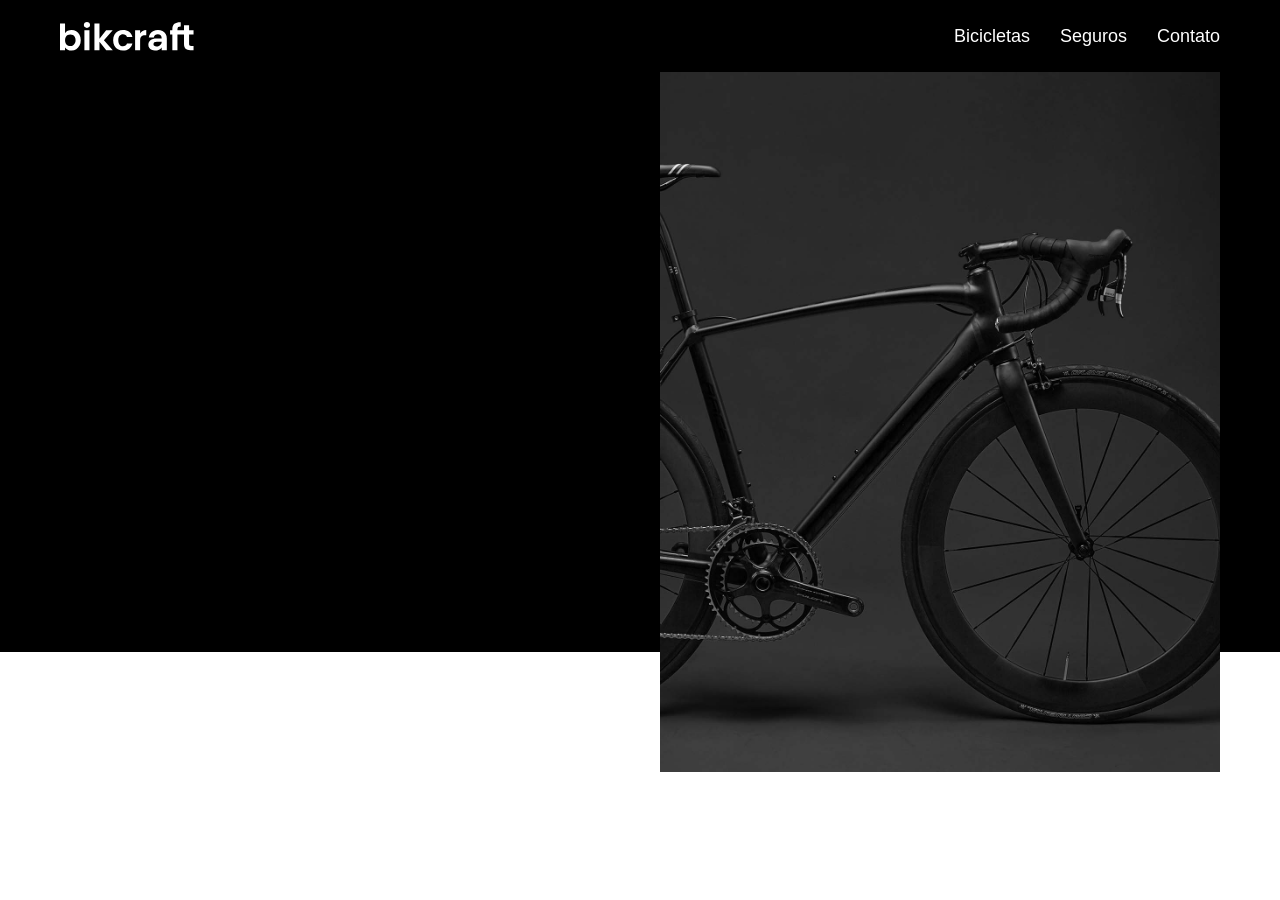
==== index.html @ 7251a7aa "Atualização no css" ====
<!DOCTYPE html>
<html lang="pt-br">

<head>
  <meta charset="UTF-8">
  <meta name="viewport" content="width=device-width, initial-scale=1.0">
  <title>Bikcraft - Bicicletas elétricas</title>
  <meta name="description" content="Bicicletas elétricas de alta precisão e qualidade">
  <link rel="stylesheet" href="./css/style.css">
</head>

<body>
  <header class="header-bg">
    <div class="header-container">
      <a href="./"><img src="./img/bikcraft.svg" alt="bikcraft"></a>
      <nav aria-label="primária">
        <ul class="header-menu">
          <li><a href="./bicicletas.html">Bicicletas</a></li>
          <li><a href="./seguros.html">Seguros</a></li>
          <li><a href="./contato.html">Contato</a></li>
        </ul>
      </nav>
    </div>
  </header>

  <main class="introducao-bg">
    <div class="introducao-container">
      <div introducao-texto>
      <h1>Bicicletas feitas sob medida.</h1>
      <p>Bicicletas elétricas de alta precisão e qualidade, feitas sob medida para você. Explore o mundo na sua velocidade com a Bikcraft <span>.</span></p>
      <a href="./bicicletas">Escolha a sua</a>
      </div>
      <div>
      <img src="./img/fotos/introducao.jpg" alt="Bicicletas elétricas pretas">
      </div>
    </div>

  </main>
</body>

</html>
---- css/style.css ----
body {
  margin: 0px;
  font-family: Arial, Helvetica, sans-serif;
}

h1,
ul,
p{
    margin: 0px;
}

ul {
  margin: 0px;
  padding: 0px;
  list-style: none;
}

a {
  text-decoration: none;
  color: inherit;
}

img{
    max-width: 100%;
    display: block;
}
.header-bg {
  background-color: #000000;
}

.header-container {
  display: flex;
  flex-wrap: wrap;
  justify-content: space-between;
  align-items: center;
  box-sizing: border-box;
  margin: 0 auto;
  padding: 20px;
  max-width: 1200px;
}

.header-menu {
  display: flex;
  flex-wrap: wrap;
  gap: 30px;
}

.header-menu a {
  color: #ffffff;
  display: inline-block;
  font-size: 18px;
  position: relative;
}

.header-menu a:after {
  content: "";
  display: block;
  height: 2px;
  width: 0%;
  background: #ffffff;
  margin-top: 4px;
  transition: 0.3s;
  position: absolute;
}

.header-menu a:hover:after {
  width: 100%;
}

@media (max-width: 700px) {
  .header-menu {
    gap: 20px;
  }
  .header-menu a {
    background: #111111;
    padding: 12px 16px;
    border-radius: 4px;
  }
  .header-menu a:hover {
    background: #2e2e2e;
  }
  .header a:after{
    display: none;
  }
}

@media (max-width: 500px) {
  .header-menu {
    gap: 12px;
  }
  .header-menu a {
    padding: 8px 12px;
  }
}

.introducao-bg{
    background: #000000;
    box-shadow: inset 0px -120px #ffffff;
}

.introducao-container{
    display: grid;
    grid-template-columns: 1fr 1fr;
    gap: 0px 40px;
    box-sizing: border-box;
    max-width: 1200px;
    padding: 0px 20px 0px 20px;
    margin-left: auto;
    margin-right: auto;
}

.introducao-conteudo{
    align-self: end;
    padding-bottom: 190px;
}


.introducao img{
  height: 100%
}

.introducao h1{
    margin-bottom: 32px;
    font-size: 8rem;
    line-height: 1.12;
}

.introducao h1 span{
    color: #FFBB00;
}

.introducao p{
    margin-bottom: 20px;
    font-size: 24px;
    line-height: 1.5;
    color: #b2b2b2;
}

.introducao a{
    display: inline-block;
    padding: 16px 32px;
    background: linear-gradient(#FFBB00, #f2a50c);
    border-radius: 4px;
    box-shadow: 0px 1px 2px rgba(0, 0, 0, 0.1);
    text-transform: uppercase;
    color: #322000;
    font-size: 18px;
    line-height: 1.33;
    font-weight: bold;
}

.introducao a:hover{
    background: linear-gradient(#ffb600, #e59317);
}
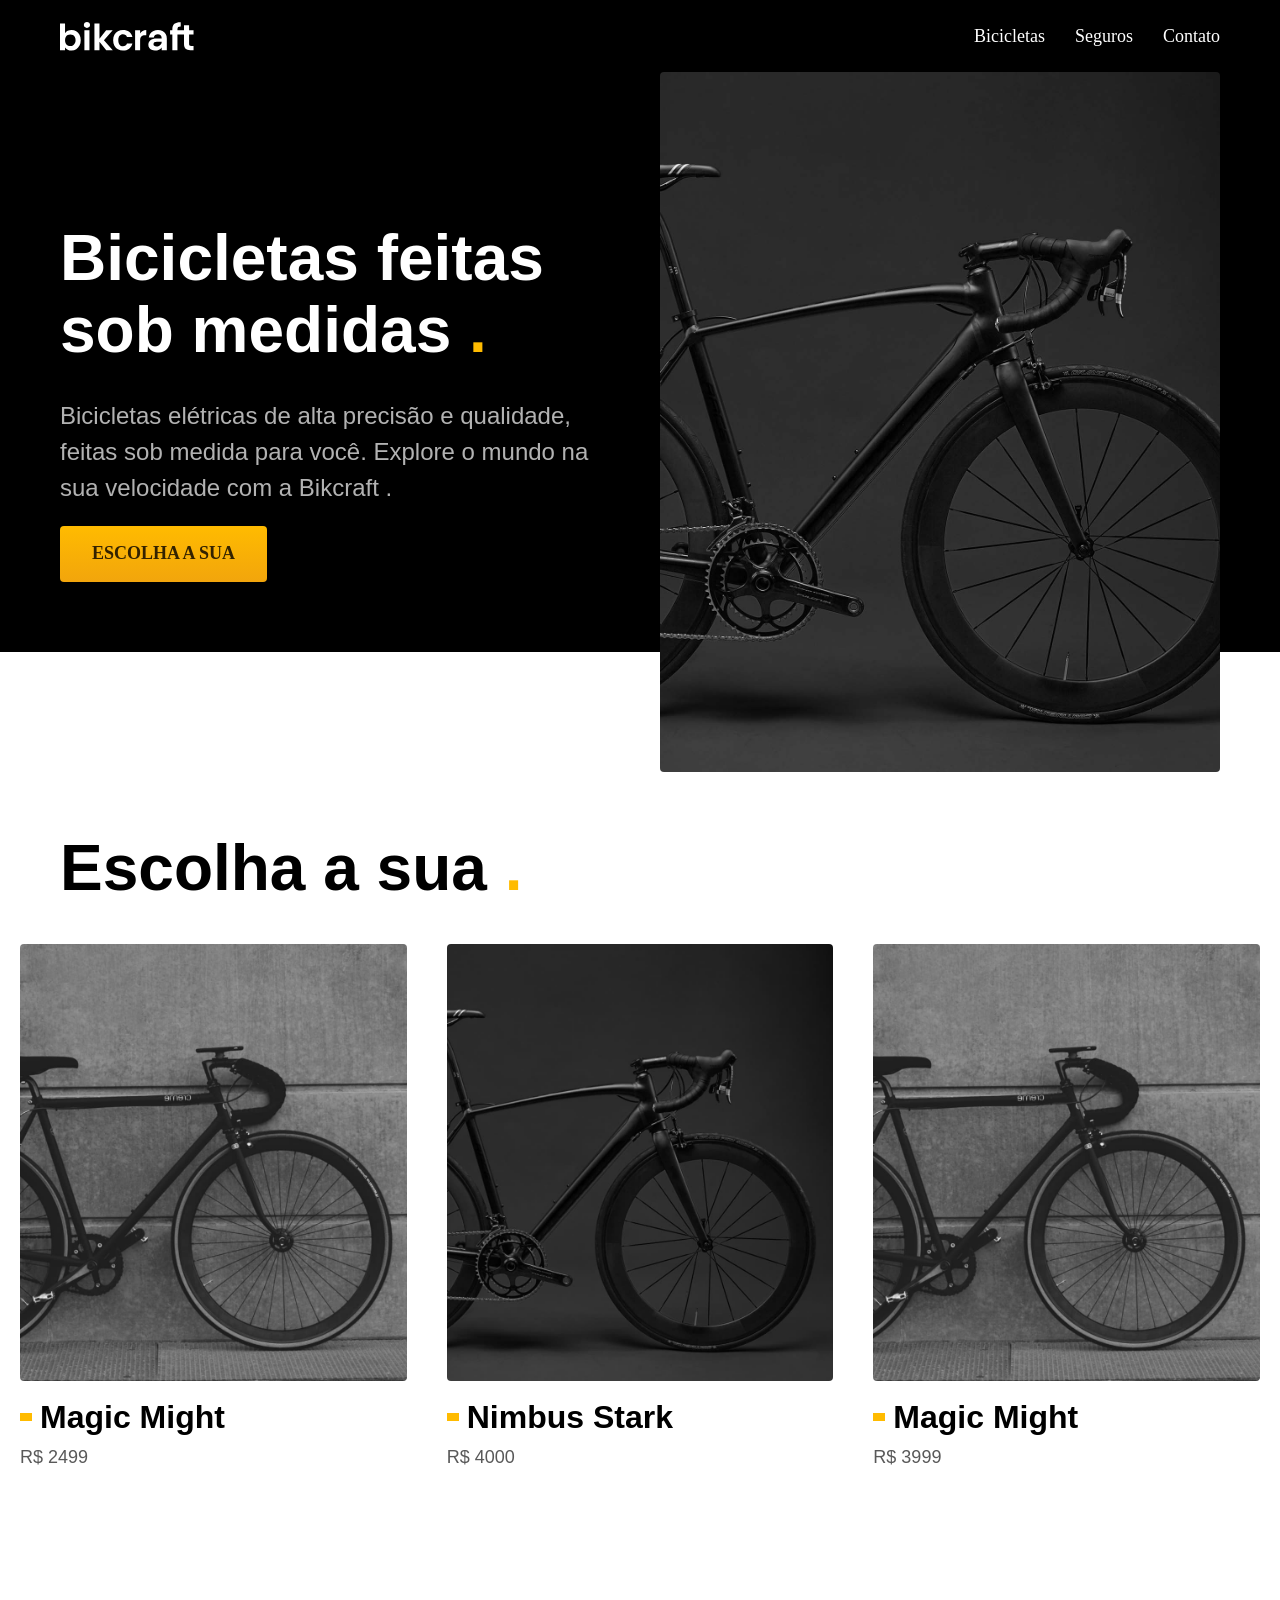
==== commit 62066ae5: "Atualizações" ====
--- a/index.html
+++ b/index.html
@@ -14,7 +14,7 @@
     <div class="header-container">
       <a href="./"><img src="./img/bikcraft.svg" alt="bikcraft"></a>
       <nav aria-label="primária">
-        <ul class="header-menu">
+        <ul class="header-menu font-1-m cor-0">
           <li><a href="./bicicletas.html">Bicicletas</a></li>
           <li><a href="./seguros.html">Seguros</a></li>
           <li><a href="./contato.html">Contato</a></li>
@@ -25,17 +25,43 @@
 
   <main class="introducao-bg">
     <div class="introducao-container">
-      <div introducao-texto>
-      <h1>Bicicletas feitas sob medida.</h1>
-      <p>Bicicletas elétricas de alta precisão e qualidade, feitas sob medida para você. Explore o mundo na sua velocidade com a Bikcraft <span>.</span></p>
-      <a href="./bicicletas">Escolha a sua</a>
+      <div class="introducao-texto">
+      <h1 class="font-1-xxl cor-0">Bicicletas feitas sob medidas <span>.</span></h1>
+      <p class="font-2-l cor-5">Bicicletas elétricas de alta precisão e qualidade, feitas sob medida para você. Explore o mundo na sua velocidade com a Bikcraft <span>.</span></p>
+      <a class="botao" href="./bicicletas">Escolha a sua</a>
       </div>
       <div>
       <img src="./img/fotos/introducao.jpg" alt="Bicicletas elétricas pretas">
       </div>
     </div>
+  </main>
 
-  </main>
+  <article class="bicicletas-lista">
+  <h2 class="font-1-xxl">Escolha a sua <span class="cor-p1">.</span></h2>
+  <ul>
+    <li>
+      <a href="./bicicletas/magic.html">
+      <img src="./img/bicicletas/magic-home.jpg" alt="bicicleta preta">
+      <h3 class="font-1-xl">Magic Might</h3>
+      <spa class="font-2-m cor-8">R$ 2499</span>
+      </a>
+    </li>
+    <li>
+      <a href="./bicicletas/nimbus.html">
+      <img src="./img/bicicletas/nimbus-home.jpg" alt="bicicleta preta">
+      <h3 class="font-1-xl">Nimbus Stark</h3>
+      <spa class="font-2-m cor-8">R$ 4000</span>
+      </a>
+    </li>
+    <li>
+      <a href="./bicicletas/nebula.html">
+      <img src="./img/bicicletas/magic-home.jpg" alt="bicicleta preta">
+      <h3 class="font-1-xl">Magic Might</h3>
+      <spa class="font-2-m cor-8">R$ 3999</span>
+      </a>
+    </li>
+  </ul>
+  </article>
 </body>
 
 </html>
--- a/css/style.css
+++ b/css/style.css
@@ -1,157 +1,14 @@
-body {
-  margin: 0px;
-  font-family: Arial, Helvetica, sans-serif;
-}
+/*utilitários*/
+@import "./ultilitarios/cores.css";
+@import "./ultilitarios/tipografia.css";
+@import "./ultilitarios/componentes.css";
 
-h1,
-ul,
-p{
-    margin: 0px;
-}
+/*global*/
+@import "./global/global.css";
+@import "./global/header.css";
 
-ul {
-  margin: 0px;
-  padding: 0px;
-  list-style: none;
-}
+/* home*/
+@import "./home/introducao.css";
 
-a {
-  text-decoration: none;
-  color: inherit;
-}
-
-img{
-    max-width: 100%;
-    display: block;
-}
-.header-bg {
-  background-color: #000000;
-}
-
-.header-container {
-  display: flex;
-  flex-wrap: wrap;
-  justify-content: space-between;
-  align-items: center;
-  box-sizing: border-box;
-  margin: 0 auto;
-  padding: 20px;
-  max-width: 1200px;
-}
-
-.header-menu {
-  display: flex;
-  flex-wrap: wrap;
-  gap: 30px;
-}
-
-.header-menu a {
-  color: #ffffff;
-  display: inline-block;
-  font-size: 18px;
-  position: relative;
-}
-
-.header-menu a:after {
-  content: "";
-  display: block;
-  height: 2px;
-  width: 0%;
-  background: #ffffff;
-  margin-top: 4px;
-  transition: 0.3s;
-  position: absolute;
-}
-
-.header-menu a:hover:after {
-  width: 100%;
-}
-
-@media (max-width: 700px) {
-  .header-menu {
-    gap: 20px;
-  }
-  .header-menu a {
-    background: #111111;
-    padding: 12px 16px;
-    border-radius: 4px;
-  }
-  .header-menu a:hover {
-    background: #2e2e2e;
-  }
-  .header a:after{
-    display: none;
-  }
-}
-
-@media (max-width: 500px) {
-  .header-menu {
-    gap: 12px;
-  }
-  .header-menu a {
-    padding: 8px 12px;
-  }
-}
-
-.introducao-bg{
-    background: #000000;
-    box-shadow: inset 0px -120px #ffffff;
-}
-
-.introducao-container{
-    display: grid;
-    grid-template-columns: 1fr 1fr;
-    gap: 0px 40px;
-    box-sizing: border-box;
-    max-width: 1200px;
-    padding: 0px 20px 0px 20px;
-    margin-left: auto;
-    margin-right: auto;
-}
-
-.introducao-conteudo{
-    align-self: end;
-    padding-bottom: 190px;
-}
-
-
-.introducao img{
-  height: 100%
-}
-
-.introducao h1{
-    margin-bottom: 32px;
-    font-size: 8rem;
-    line-height: 1.12;
-}
-
-.introducao h1 span{
-    color: #FFBB00;
-}
-
-.introducao p{
-    margin-bottom: 20px;
-    font-size: 24px;
-    line-height: 1.5;
-    color: #b2b2b2;
-}
-
-.introducao a{
-    display: inline-block;
-    padding: 16px 32px;
-    background: linear-gradient(#FFBB00, #f2a50c);
-    border-radius: 4px;
-    box-shadow: 0px 1px 2px rgba(0, 0, 0, 0.1);
-    text-transform: uppercase;
-    color: #322000;
-    font-size: 18px;
-    line-height: 1.33;
-    font-weight: bold;
-}
-
-.introducao a:hover{
-    background: linear-gradient(#ffb600, #e59317);
-}
-
-
-
+/* bicicletas*/
+@import "./bicicletas/bicicletas-lista.css";
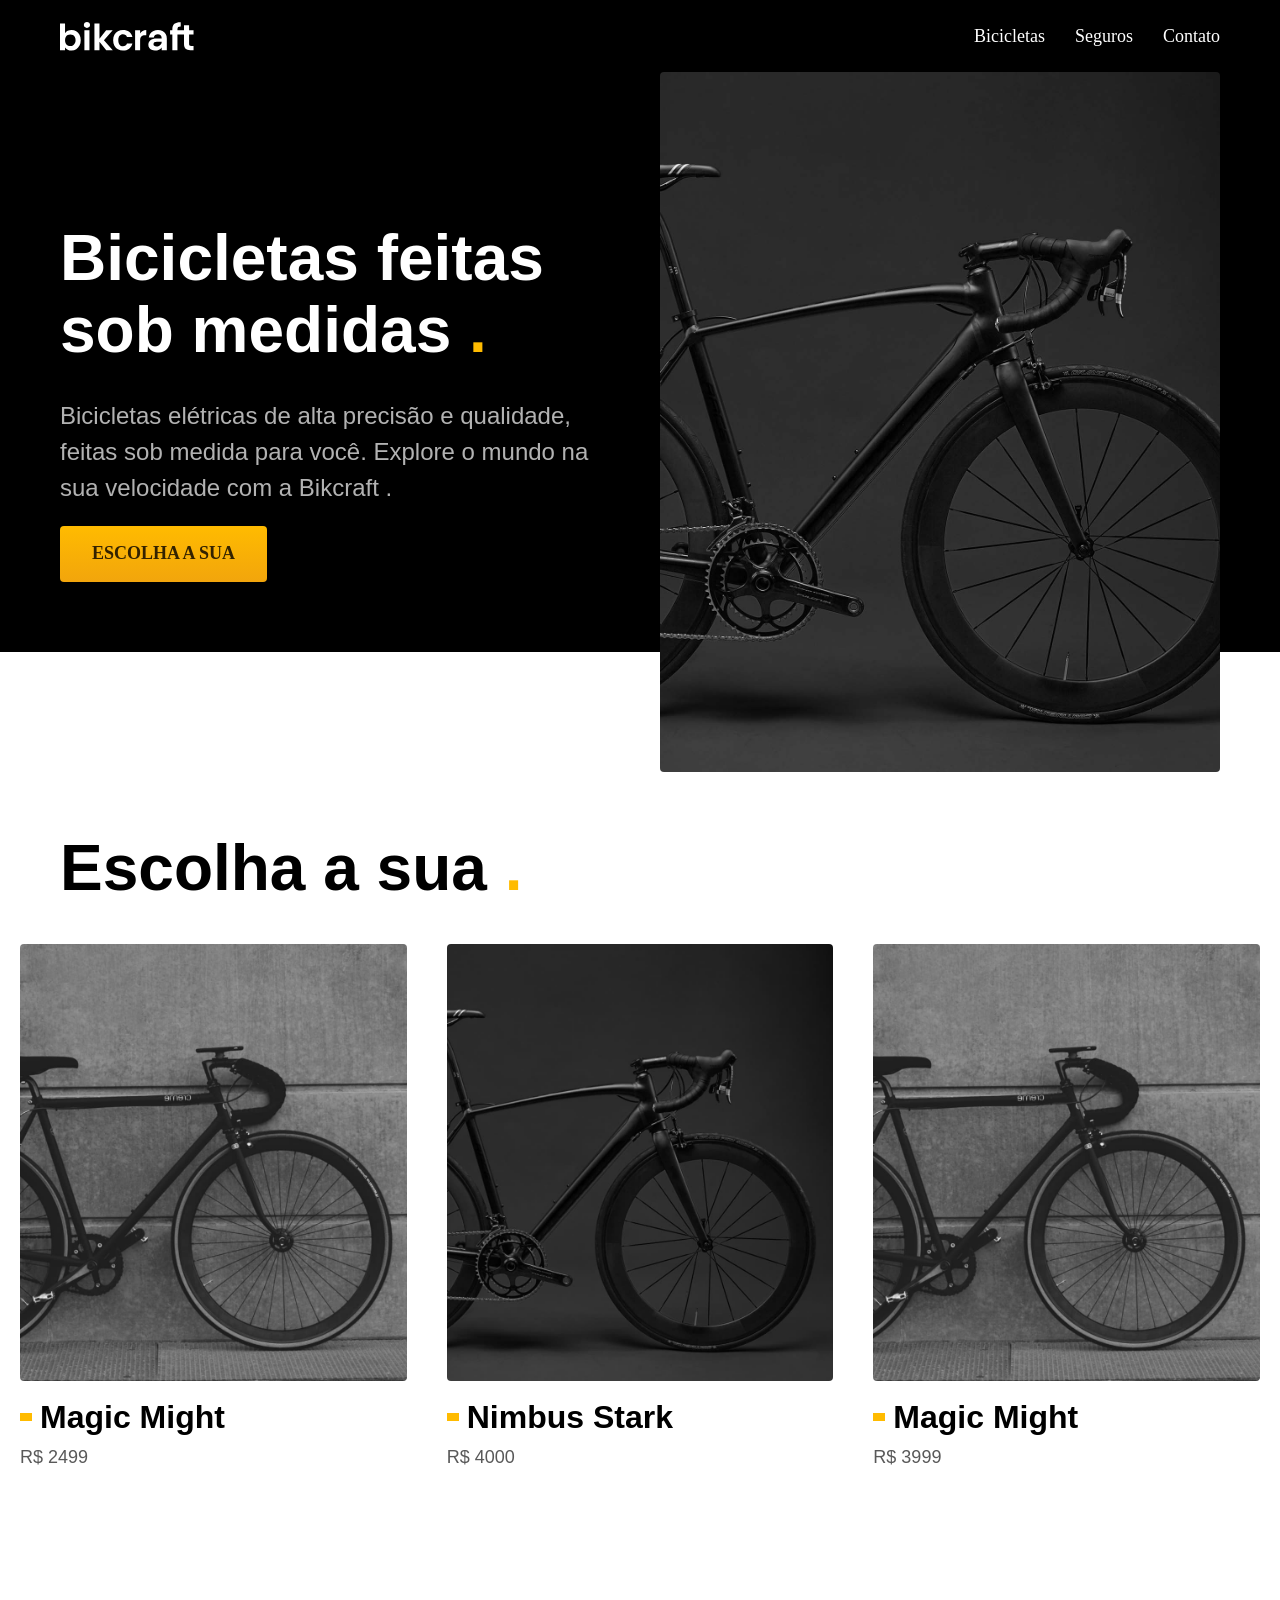
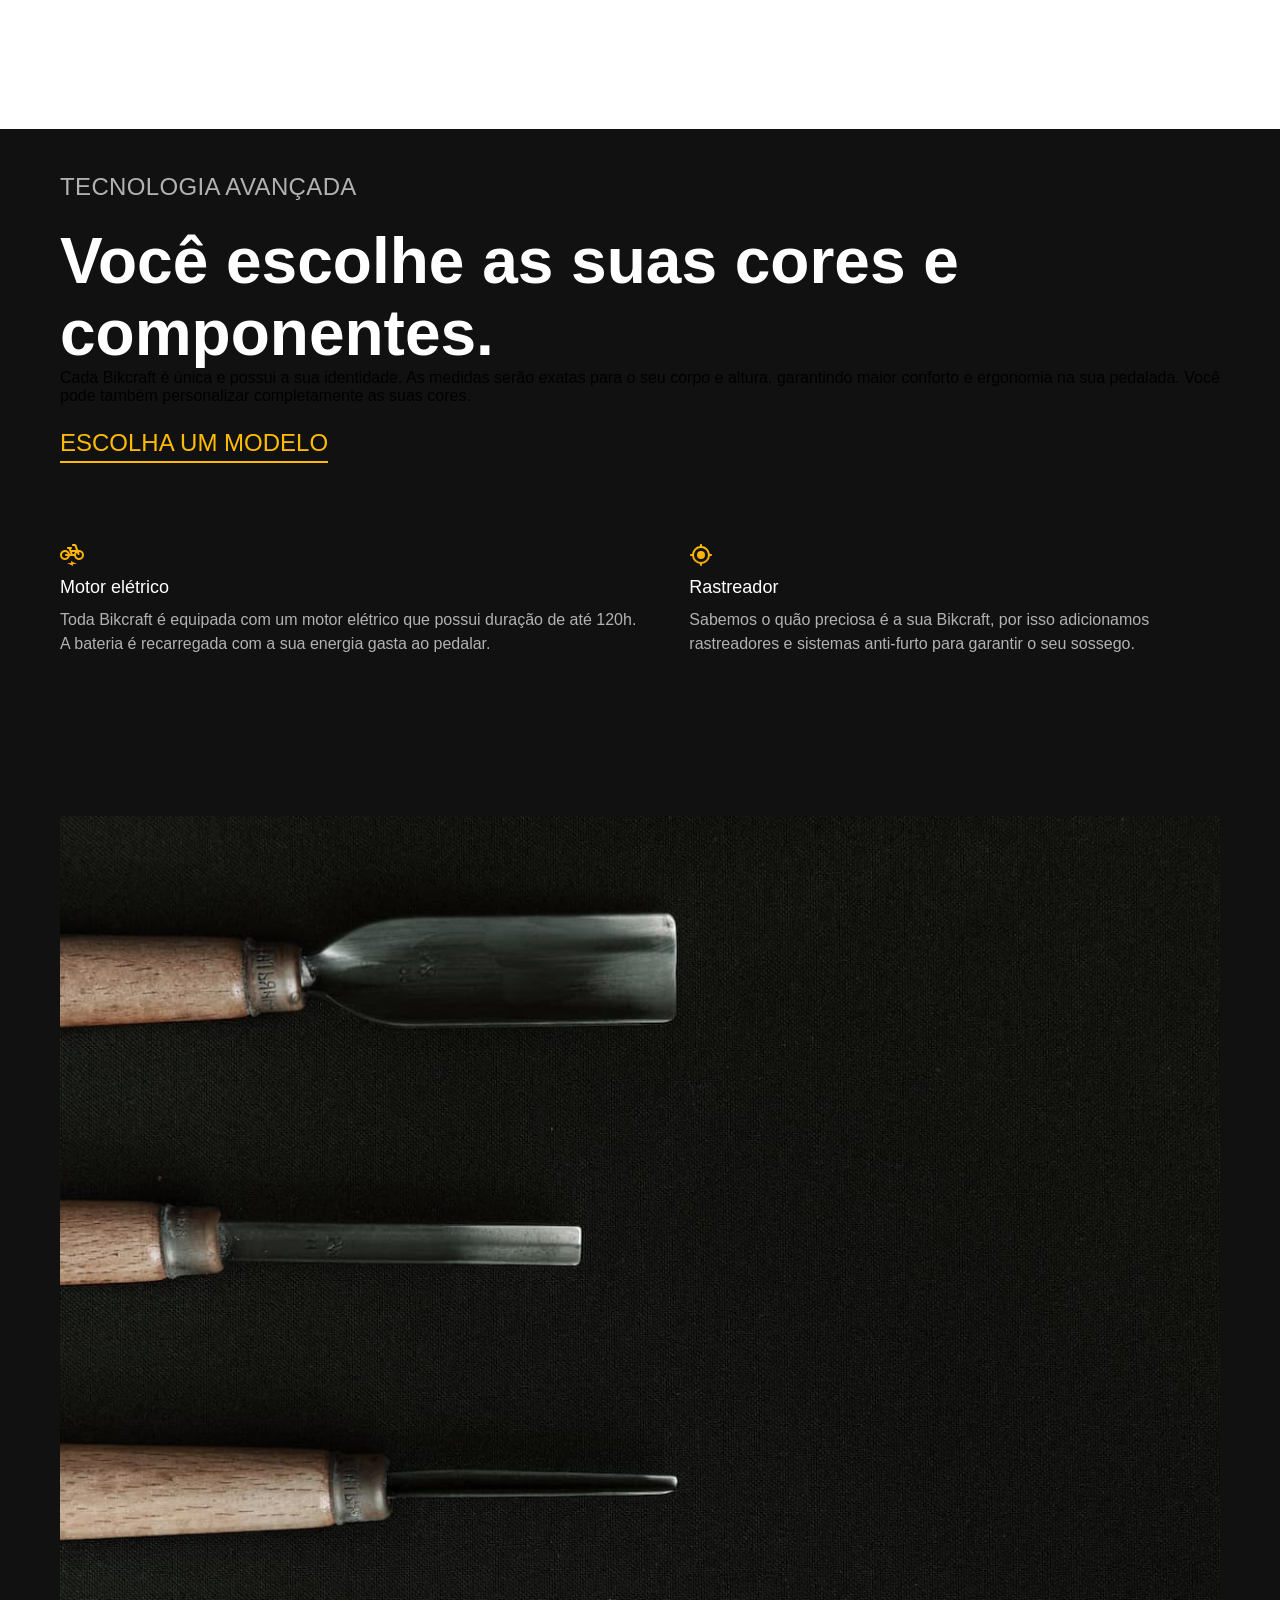
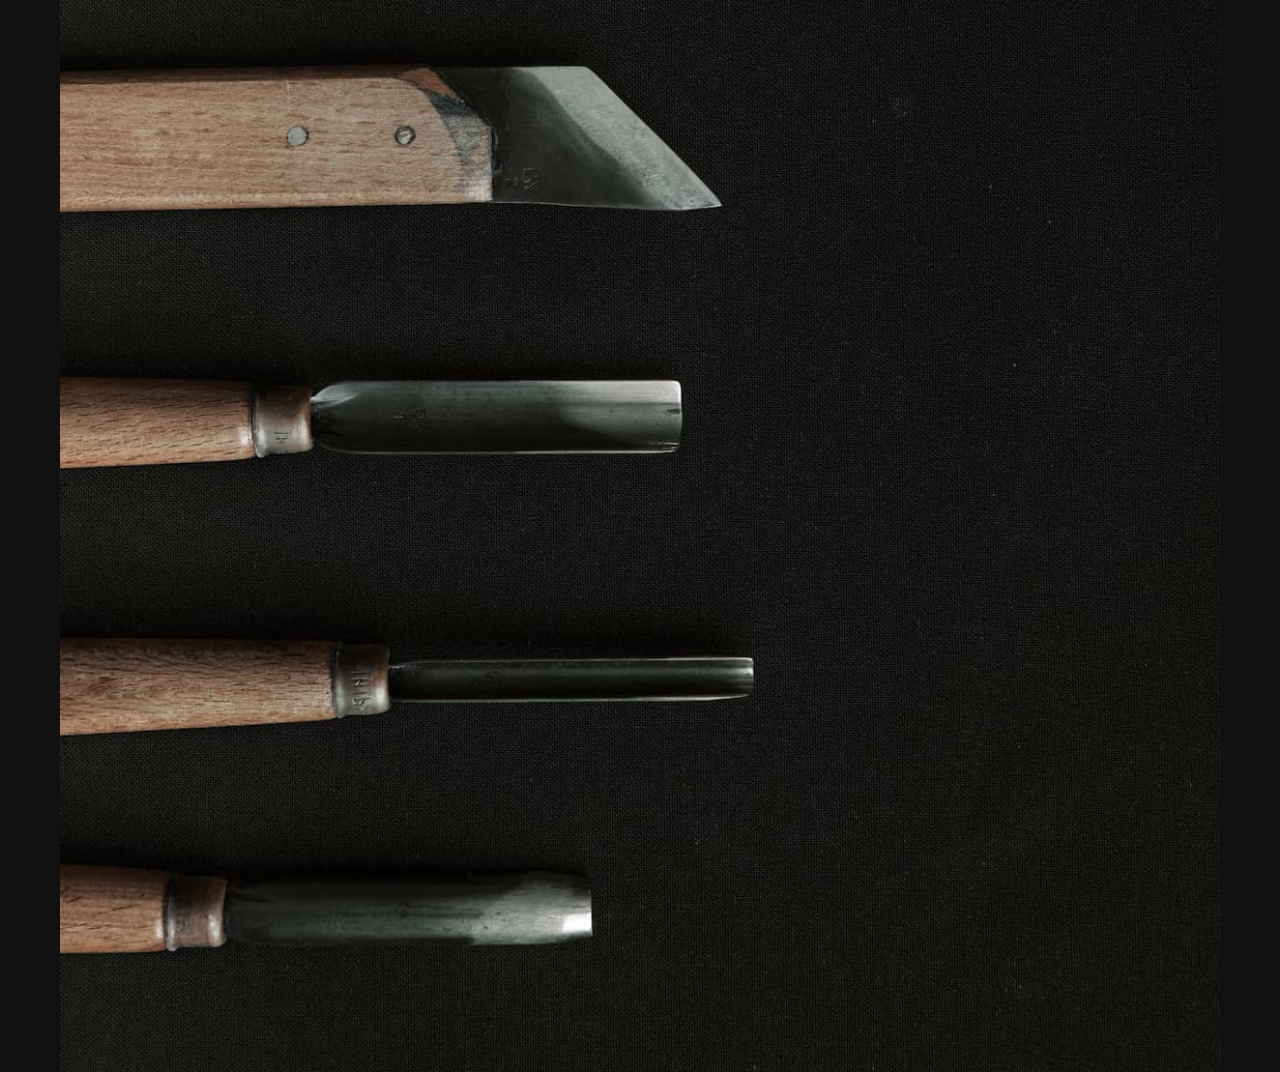
==== commit 051fd62c: "update" ====
--- a/index.html
+++ b/index.html
@@ -11,7 +11,7 @@
 
 <body>
   <header class="header-bg">
-    <div class="header-container">
+    <div class="header-container container">
       <a href="./"><img src="./img/bikcraft.svg" alt="bikcraft"></a>
       <nav aria-label="primária">
         <ul class="header-menu font-1-m cor-0">
@@ -24,43 +24,72 @@
   </header>
 
   <main class="introducao-bg">
-    <div class="introducao-container">
+    <div class="introducao-container container">
       <div class="introducao-texto">
-      <h1 class="font-1-xxl cor-0">Bicicletas feitas sob medidas <span>.</span></h1>
-      <p class="font-2-l cor-5">Bicicletas elétricas de alta precisão e qualidade, feitas sob medida para você. Explore o mundo na sua velocidade com a Bikcraft <span>.</span></p>
-      <a class="botao" href="./bicicletas">Escolha a sua</a>
+        <h1 class="font-1-xxl cor-0">Bicicletas feitas sob medidas <span>.</span></h1>
+        <p class="font-2-l cor-5">Bicicletas elétricas de alta precisão e qualidade, feitas sob medida para você. Explore o mundo na sua velocidade com a Bikcraft <span>.</span></p>
+        <a class="botao" href="./bicicletas">Escolha a sua</a>
       </div>
       <div>
-      <img src="./img/fotos/introducao.jpg" alt="Bicicletas elétricas pretas">
+        <img src="./img/fotos/introducao.jpg" alt="Bicicletas elétricas pretas">
       </div>
     </div>
   </main>
 
   <article class="bicicletas-lista">
-  <h2 class="font-1-xxl">Escolha a sua <span class="cor-p1">.</span></h2>
-  <ul>
-    <li>
-      <a href="./bicicletas/magic.html">
-      <img src="./img/bicicletas/magic-home.jpg" alt="bicicleta preta">
-      <h3 class="font-1-xl">Magic Might</h3>
-      <spa class="font-2-m cor-8">R$ 2499</span>
-      </a>
-    </li>
-    <li>
-      <a href="./bicicletas/nimbus.html">
-      <img src="./img/bicicletas/nimbus-home.jpg" alt="bicicleta preta">
-      <h3 class="font-1-xl">Nimbus Stark</h3>
-      <spa class="font-2-m cor-8">R$ 4000</span>
-      </a>
-    </li>
-    <li>
-      <a href="./bicicletas/nebula.html">
-      <img src="./img/bicicletas/magic-home.jpg" alt="bicicleta preta">
-      <h3 class="font-1-xl">Magic Might</h3>
-      <spa class="font-2-m cor-8">R$ 3999</span>
-      </a>
-    </li>
-  </ul>
+    <h2 class="font-1-xxl container">Escolha a sua <span class="cor-p1">.</span></h2>
+    <ul>
+      <li>
+        <a href="./bicicletas/magic.html">
+          <img src="./img/bicicletas/magic-home.jpg" alt="bicicleta preta">
+          <h3 class="font-1-xl">Magic Might</h3>
+          <spa class="font-2-m cor-8">R$ 2499</span>
+        </a>
+      </li>
+      <li>
+        <a href="./bicicletas/nimbus.html">
+          <img src="./img/bicicletas/nimbus-home.jpg" alt="bicicleta preta">
+          <h3 class="font-1-xl">Nimbus Stark</h3>
+          <spa class="font-2-m cor-8">R$ 4000</span>
+        </a>
+      </li>
+      <li>
+        <a href="./bicicletas/nebula.html">
+          <img src="./img/bicicletas/magic-home.jpg" alt="bicicleta preta">
+          <h3 class="font-1-xl">Magic Might</h3>
+          <spa class="font-2-m cor-8">R$ 3999</span>
+        </a>
+      </li>
+    </ul>
+  </article>
+
+  <article class="tecnologia-bg">
+    <div class="tecnologia-container container">
+      <div class="tecnologia-conteudo">
+        <span class="font-2-l-b cor-5">tecnologia avançada</span>
+        <h2 class="font-1-xxl cor-0">Você escolhe as suas cores e componentes<span>.</span></h2>
+        <p>Cada Bikcraft é única e possui a sua identidade. As medidas serão exatas para o seu corpo e altura, garantindo maior conforto e ergonomia na sua pedalada. Você pode também personalizar completamente as suas cores.</p>
+        <a class="link" href="./bicicleta.html"> Escolha um modelo</a>
+        <div class="tecnologia-vantagens">
+          <div>
+            <img src="./img/icones/eletrica.svg" alt="">
+            <h3 class="font-1-m cor-0">Motor elétrico</h3>
+            <p class="font-2-s cor-5">Toda Bikcraft é equipada com um motor elétrico que possui duração de até 120h. A bateria é recarregada com a sua energia gasta ao pedalar.</p>
+          </div>
+          <div>
+            <img src="./img/icones/rastreador.svg" alt="">
+            <h3 class="font-1-m cor-0">Rastreador</h3>
+            <p class="font-2-s cor-5">Sabemos o quão preciosa é a sua Bikcraft, por isso adicionamos rastreadores e sistemas anti-furto para garantir o seu sossego.</p>
+          </div>
+        </div>
+
+      </div>
+      <div class="tecnologia-img">
+        <img src="./img/fotos/tecnologia.jpg" alt="">
+      </div>
+
+    </div>
+
   </article>
 </body>
 
--- a/css/style.css
+++ b/css/style.css
@@ -9,6 +9,7 @@
 
 /* home*/
 @import "./home/introducao.css";
+@import "./home/tecnologia.css";
 
 /* bicicletas*/
 @import "./bicicletas/bicicletas-lista.css";
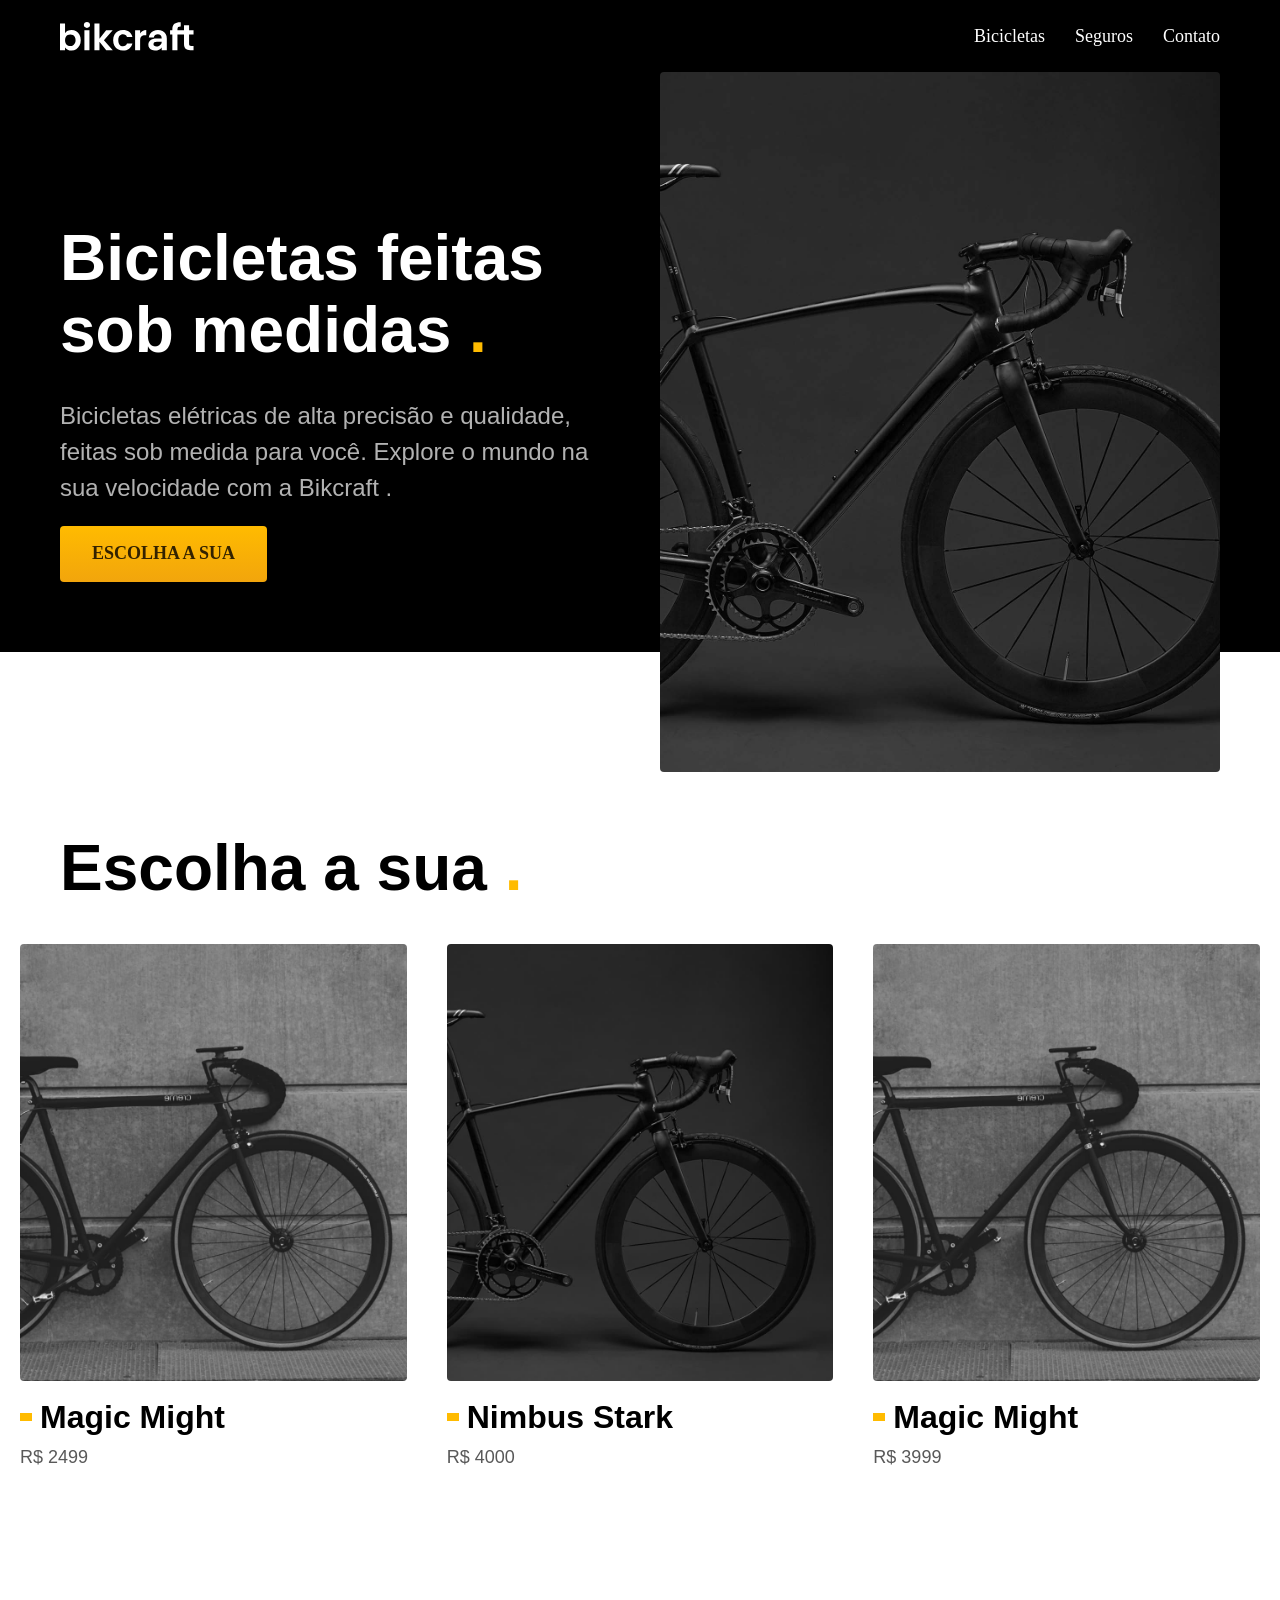
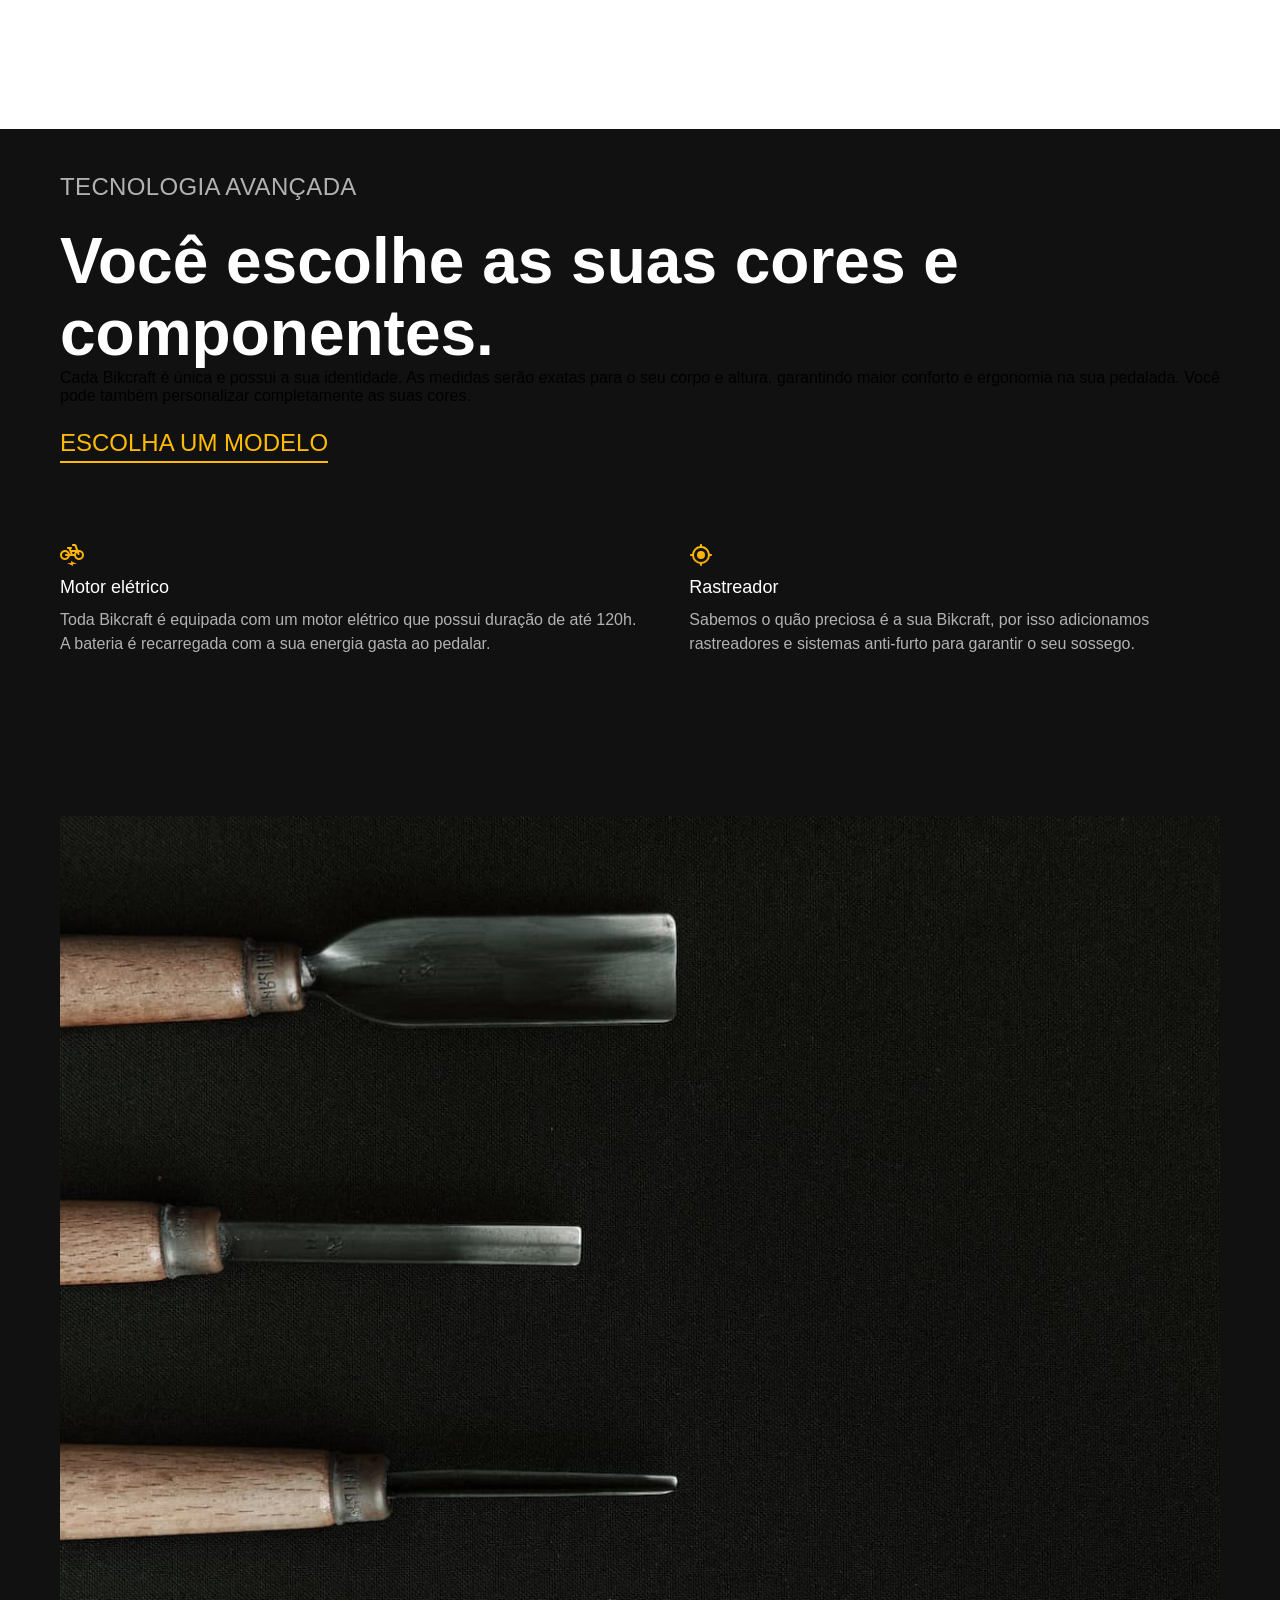
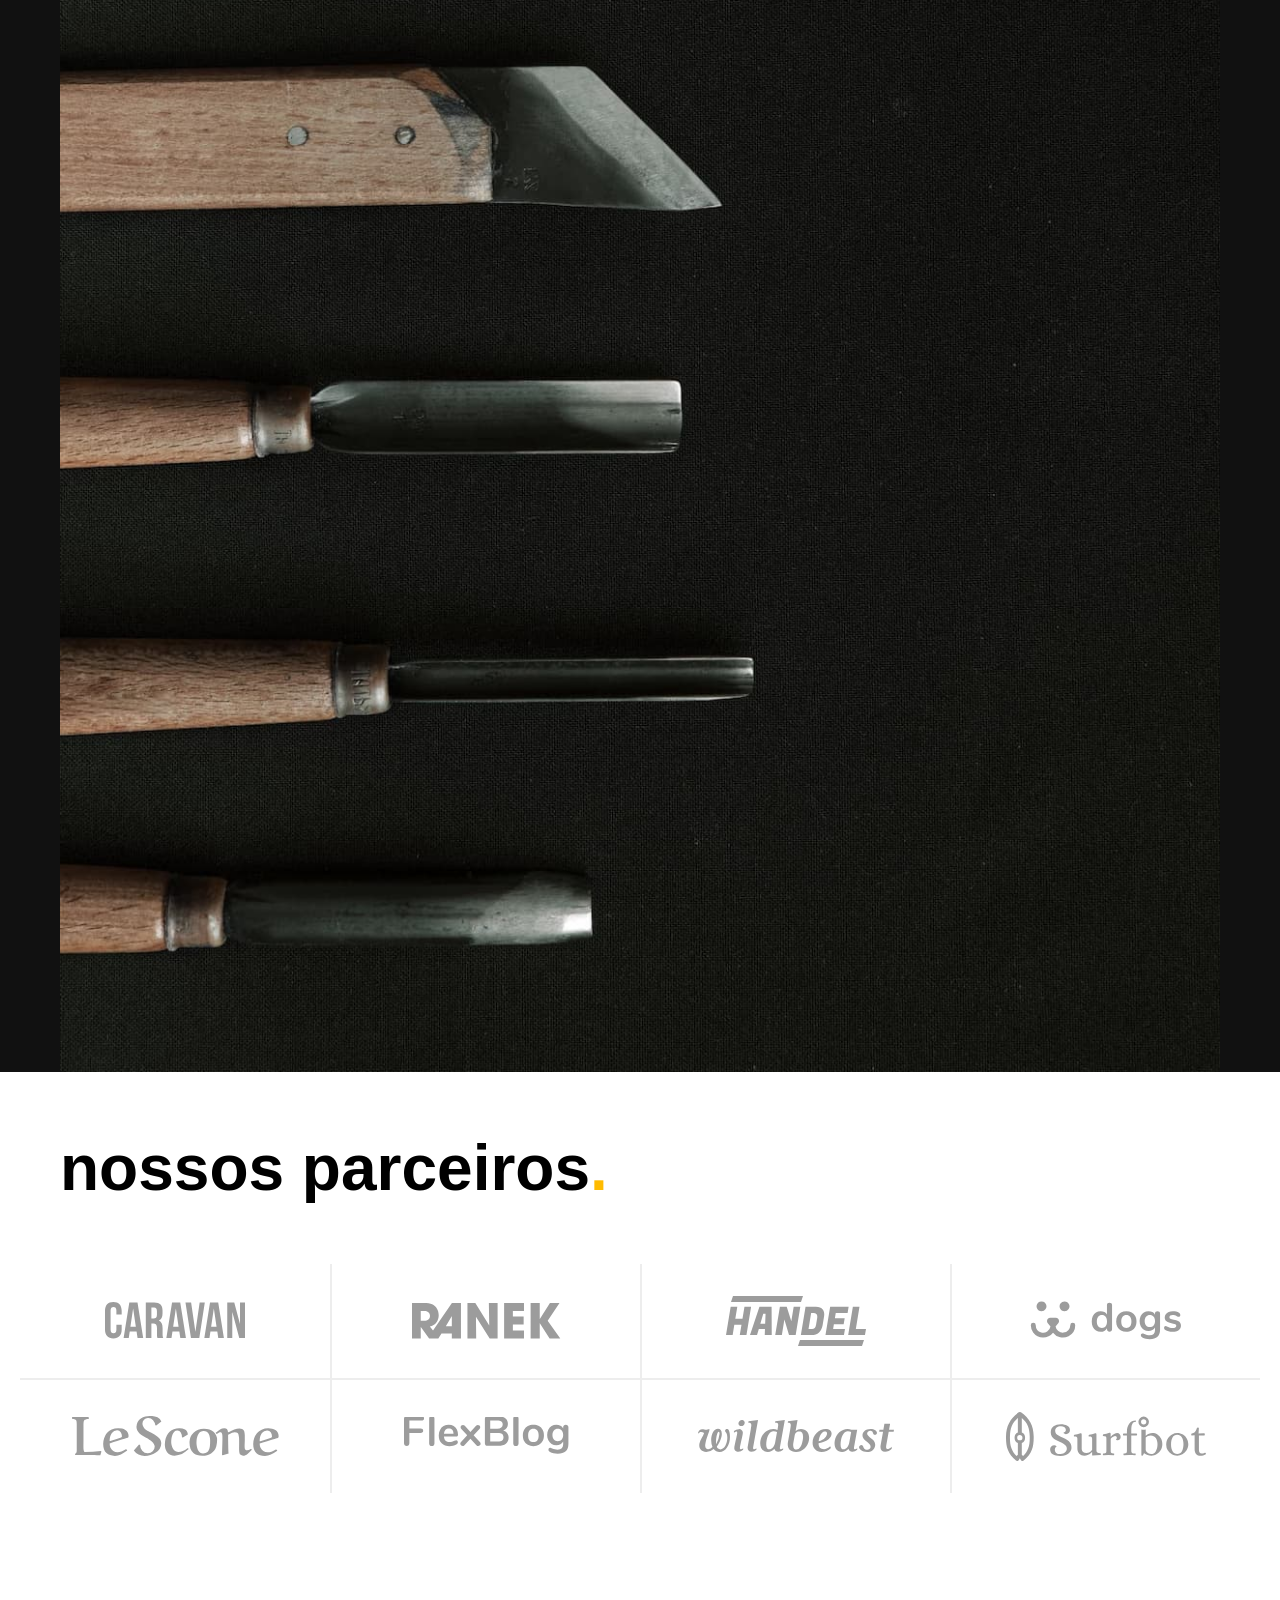
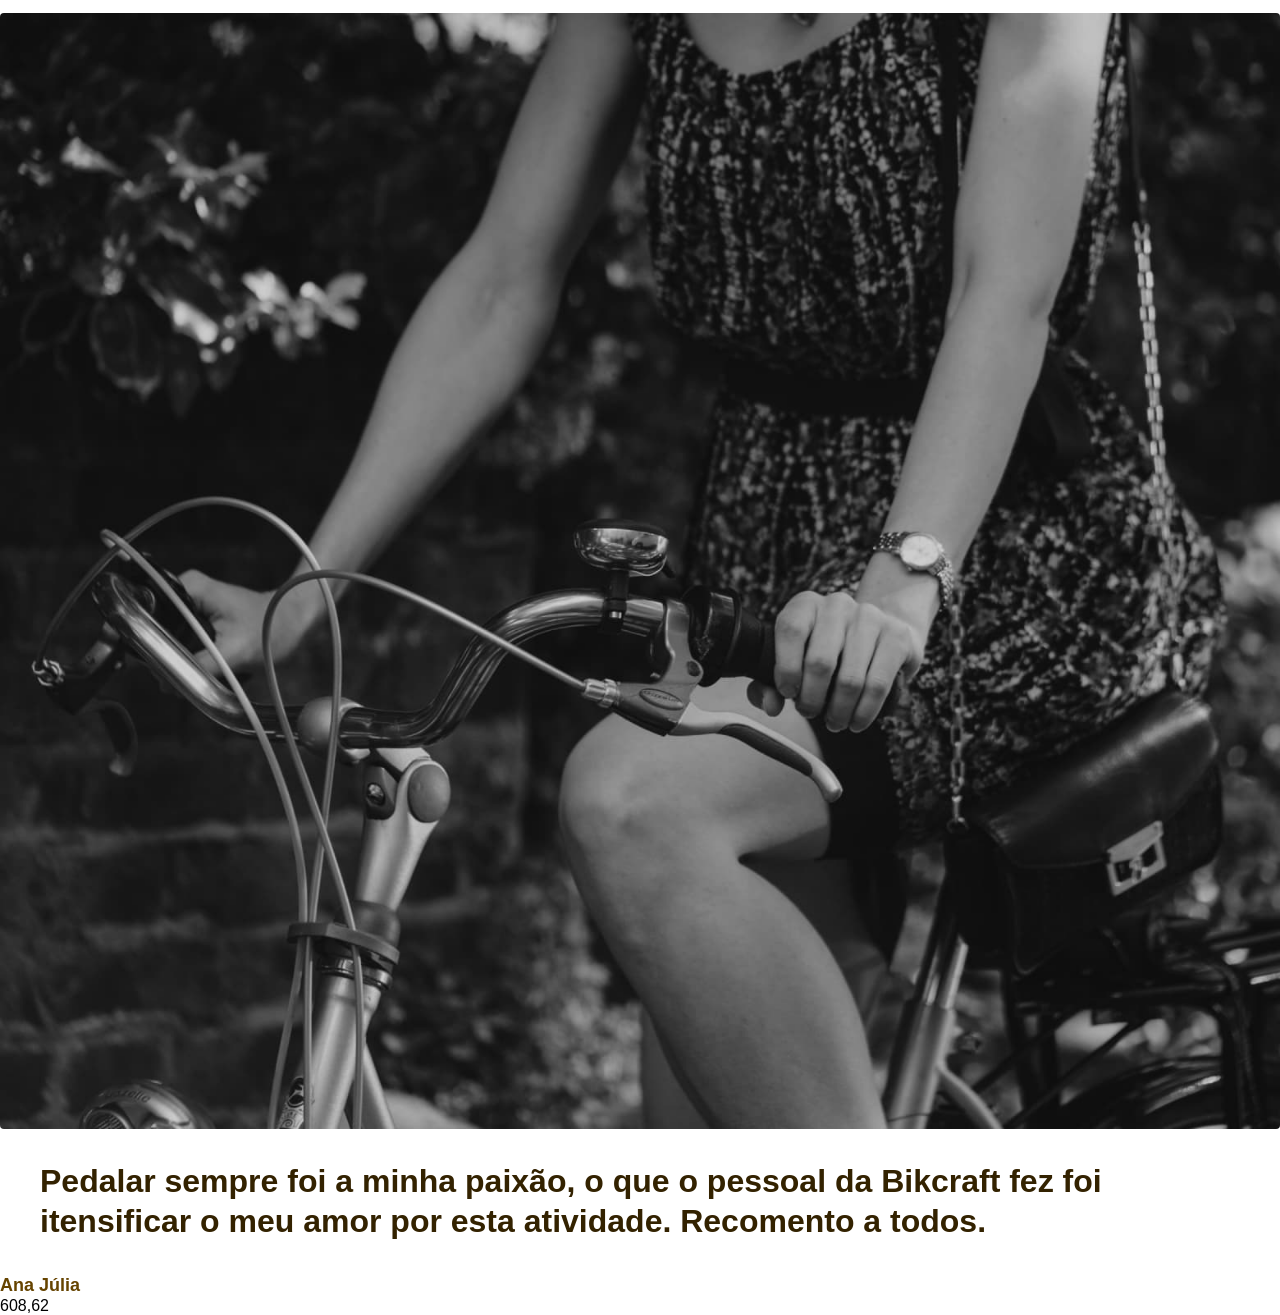
==== commit 6a332a34: "parceiros e depoimentos" ====
--- a/index.html
+++ b/index.html
@@ -62,7 +62,6 @@
       </li>
     </ul>
   </article>
-
   <article class="tecnologia-bg">
     <div class="tecnologia-container container">
       <div class="tecnologia-conteudo">
@@ -82,15 +81,43 @@
             <p class="font-2-s cor-5">Sabemos o quão preciosa é a sua Bikcraft, por isso adicionamos rastreadores e sistemas anti-furto para garantir o seu sossego.</p>
           </div>
         </div>
-
       </div>
       <div class="tecnologia-img">
         <img src="./img/fotos/tecnologia.jpg" alt="">
       </div>
+    </div>
+  </article>
 
+  <section>
+    <section class="parceiros" aria-label="Nossos Parceiros">
+      <h2 class="container font-1-xxl">nossos parceiros<span class="cor-p1">.</span></h2>
+      <ul>
+        <li><img src="./img/parceiros/caravan.svg" alt="Caravan" width="140" height="38"></li>
+        <li><img src="./img/parceiros/ranek.svg" alt="Ranek" width="149" height="36"></li>
+        <li><img src="./img/parceiros/handel.svg" alt="Handel" width="140" height="50"></li>
+        <li><img src="./img/parceiros/dogs.svg" alt="Dogs" width="152" height="39"></li>
+        <li><img src="./img/parceiros/lescone.svg" alt="LeScone" width="208" height="41"></li>
+        <li><img src="./img/parceiros/flexblog.svg" alt="FlexBlog" width="165" height="38"></li>
+        <li><img src="./img/parceiros/wildbeast.svg" alt="Wildbeast" width="196" height="34"></li>
+        <li><img src="./img/parceiros/surfbot.svg" alt="Surfbot" width="200" height="49"></li>
+      </ul>
+    </section>
+  </section>
+  <section class="depoimento" aria-label="depoimento">
+    <div>
+      <img src="./img/fotos/depoimento.jpg" alt="Pessoa pedalando bicicleta bikcraft">
     </div>
+    <div class="depoimento-conteudo">
+      <blockquote class="font-1-xl
+    cor-p5">
+        <p>Pedalar sempre foi a minha paixão, o que o pessoal da Bikcraft fez foi itensificar o meu amor por esta atividade. Recomento a todos.</p>
+      </blockquote>
+      <span class="font-1-m-b cor-p4">Ana Júlia</span>
+    </div>
+  </section>
 
-  </article>
+  608,62
+
 </body>
 
 </html>
--- a/css/style.css
+++ b/css/style.css
@@ -10,6 +10,7 @@
 /* home*/
 @import "./home/introducao.css";
 @import "./home/tecnologia.css";
+@import "./home/parceiros.css";
 
 /* bicicletas*/
 @import "./bicicletas/bicicletas-lista.css";
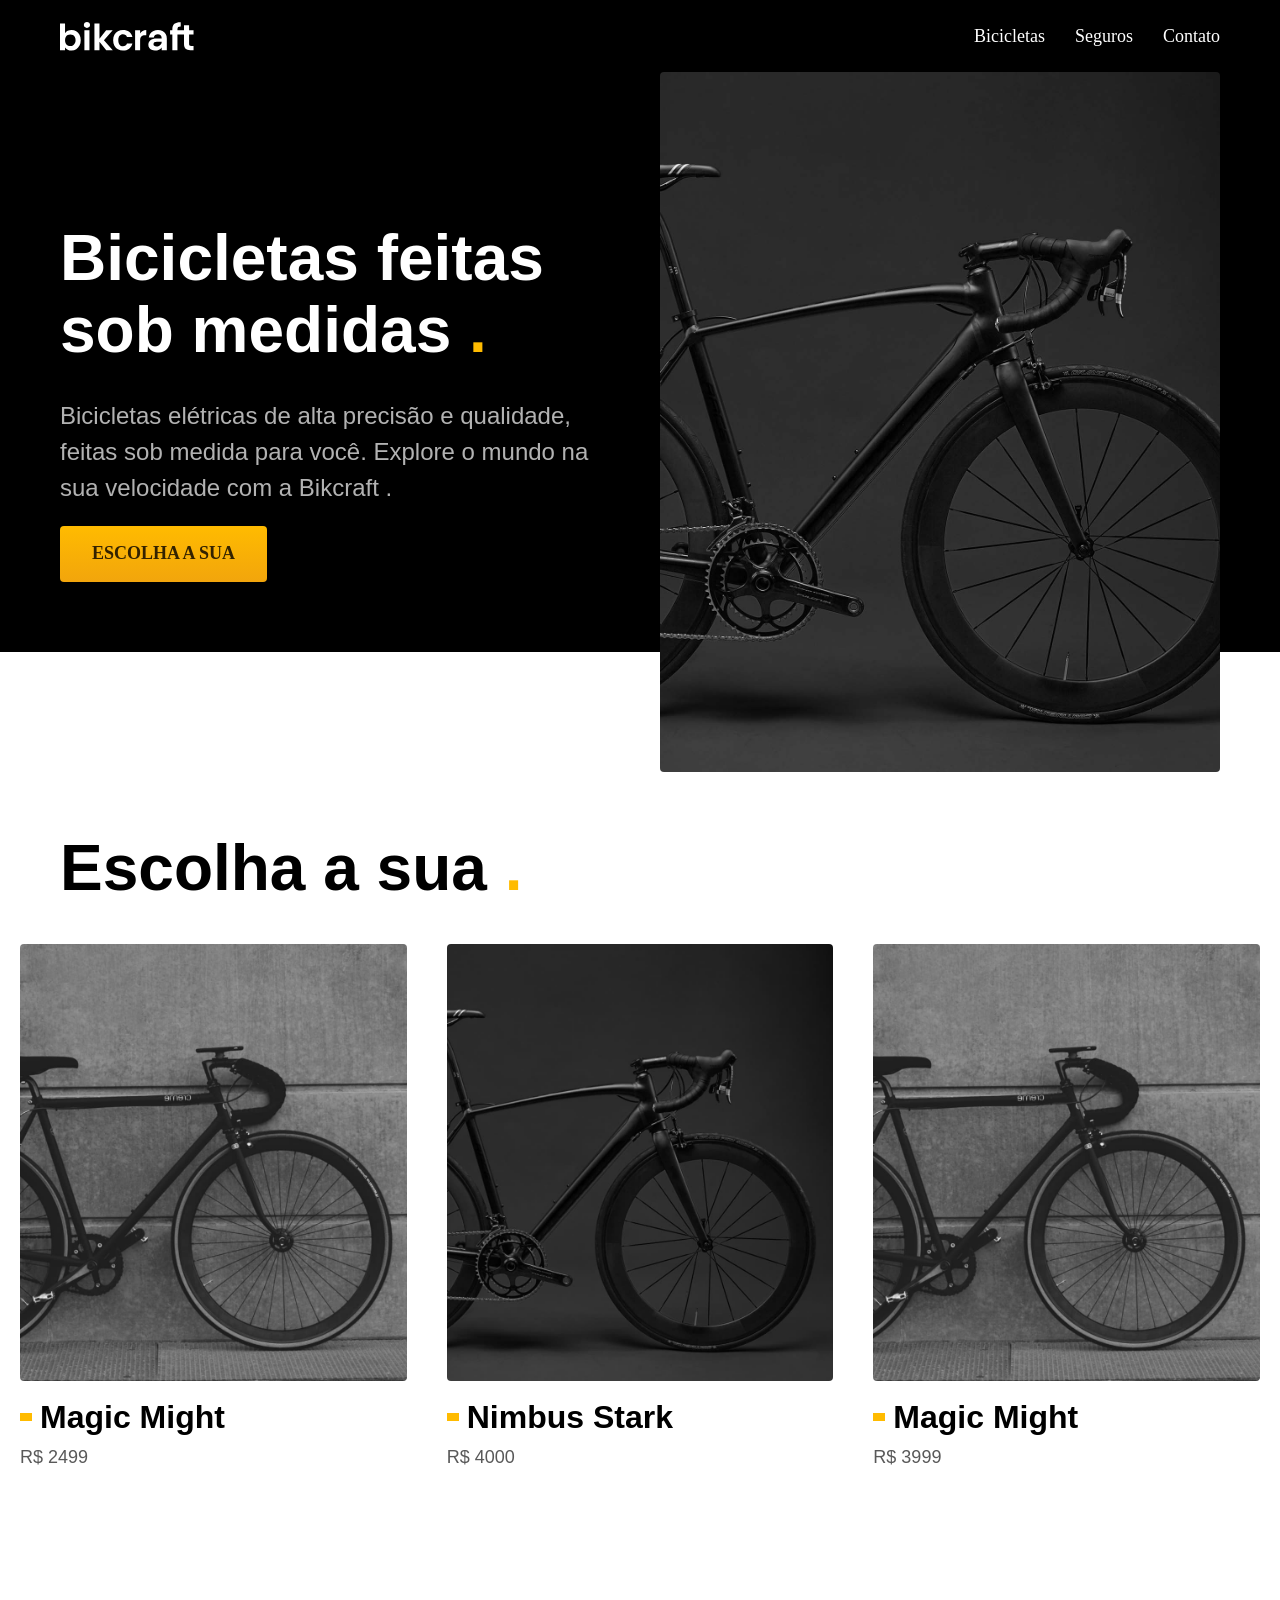
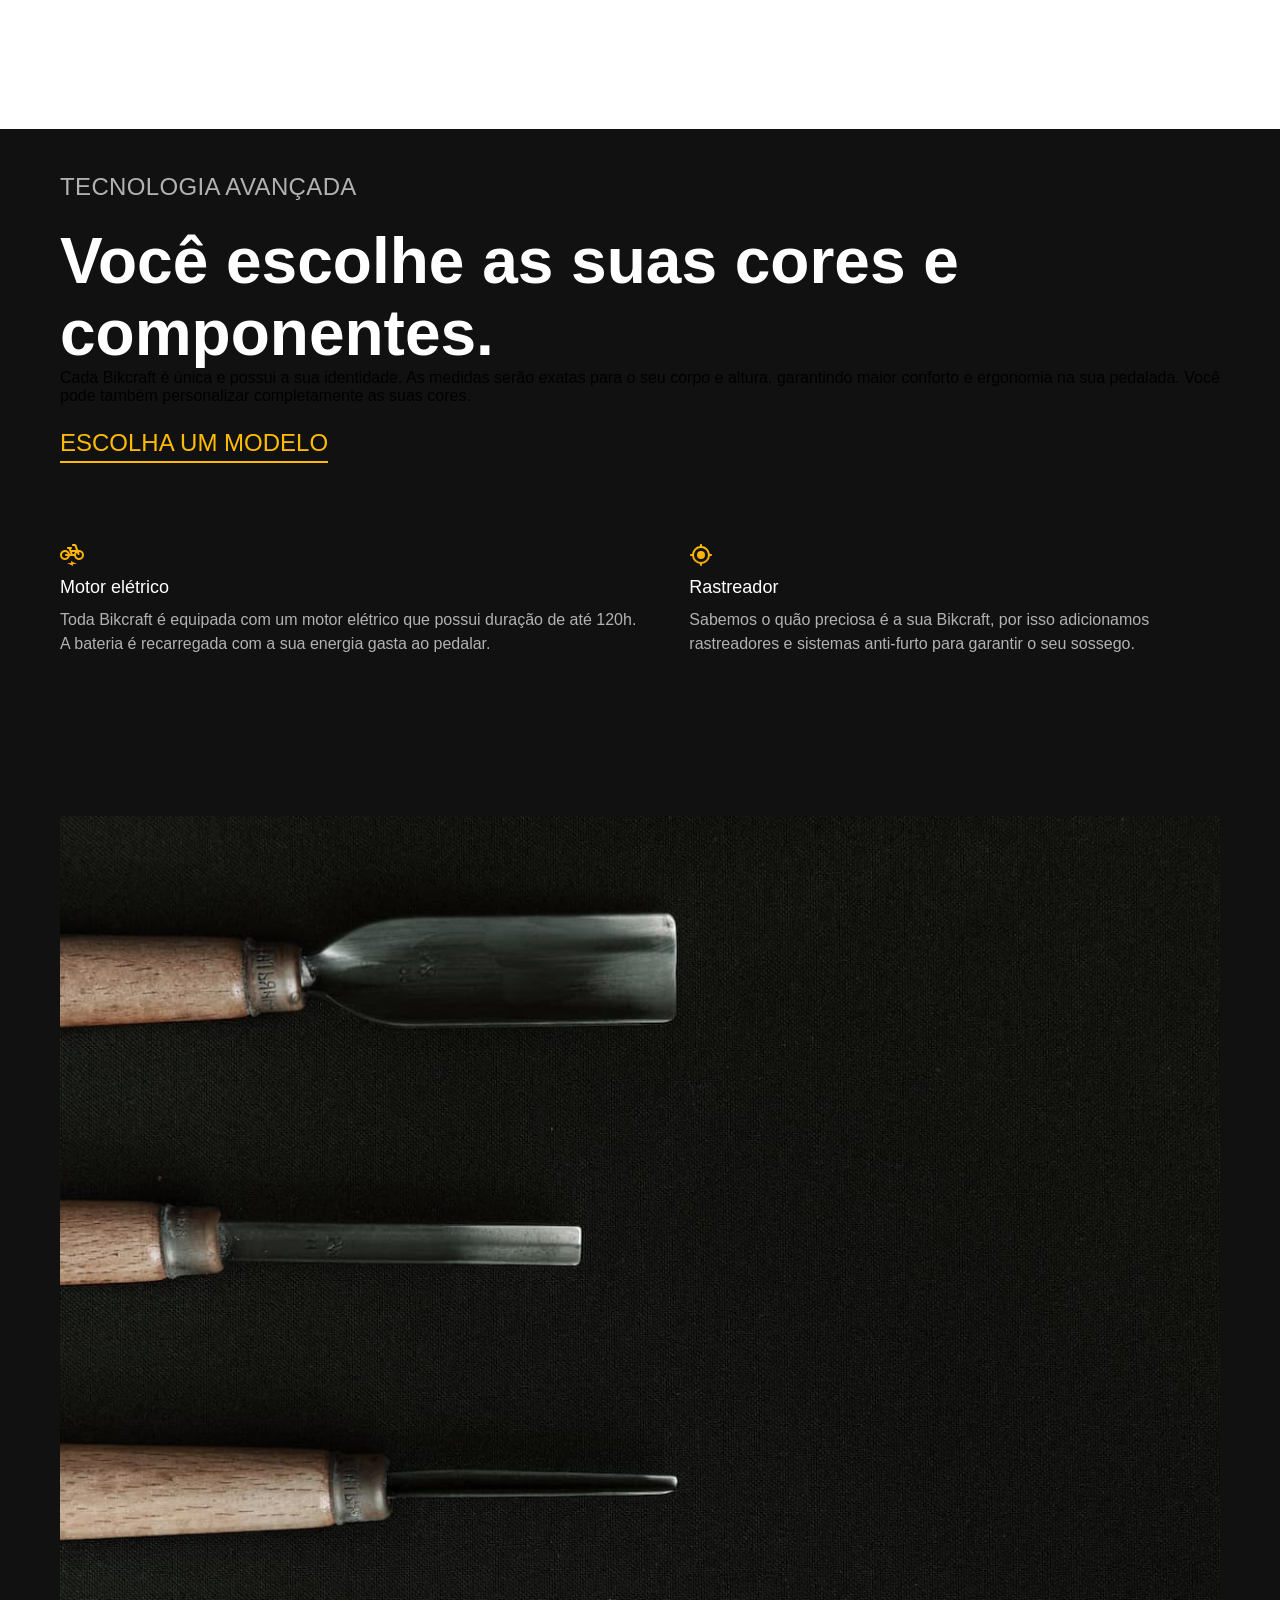
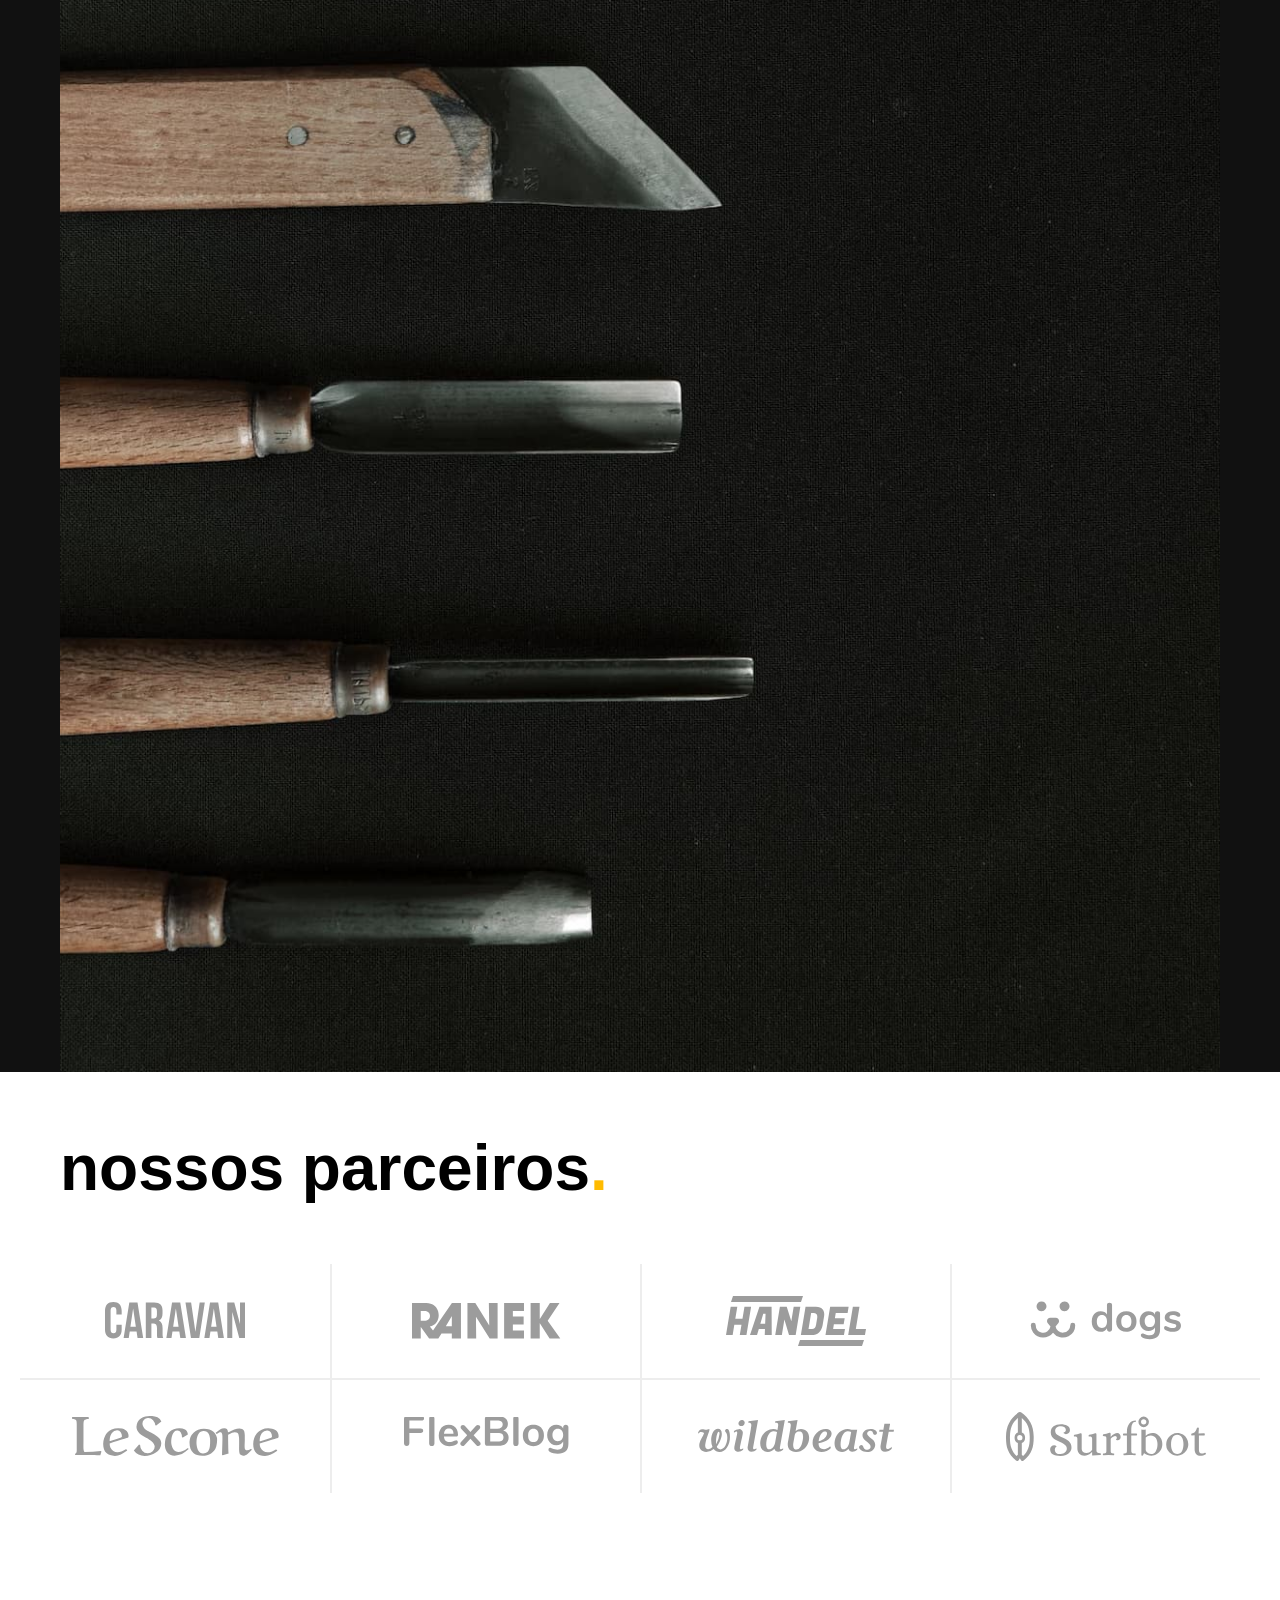
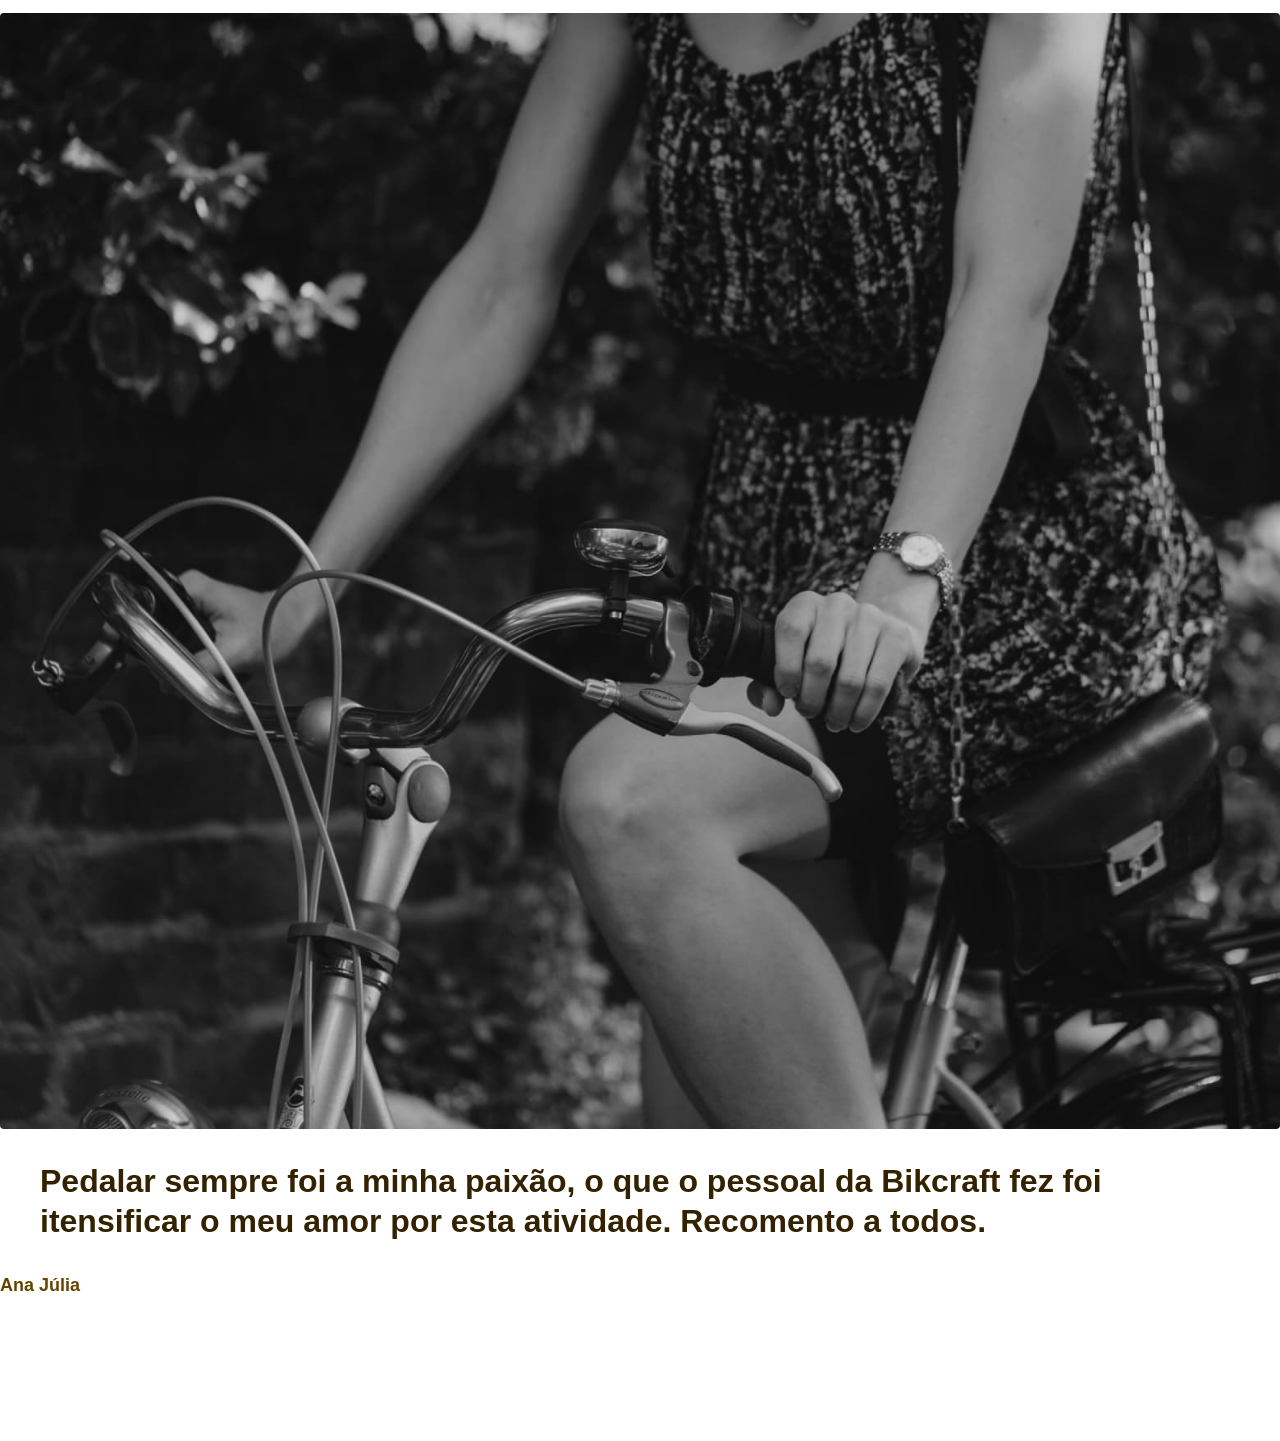
==== commit b847dbf8: "update depoimento" ====
--- a/index.html
+++ b/index.html
@@ -35,7 +35,6 @@
       </div>
     </div>
   </main>
-
   <article class="bicicletas-lista">
     <h2 class="font-1-xxl container">Escolha a sua <span class="cor-p1">.</span></h2>
     <ul>
@@ -115,8 +114,11 @@
       <span class="font-1-m-b cor-p4">Ana Júlia</span>
     </div>
   </section>
-
-  608,62
+  <article class="seguros-bg">
+    <div class="seguros container">
+      <h2 class="font-1-xxl cor-0">Você escolhe as suas cores e componentes<span>.</span></h2>
+    </div>
+  </article>
 
 </body>
 
--- a/css/style.css
+++ b/css/style.css
@@ -14,3 +14,6 @@
 
 /* bicicletas*/
 @import "./bicicletas/bicicletas-lista.css";
+
+/* Seguros*/
+@import "./seguros/seguros.css";
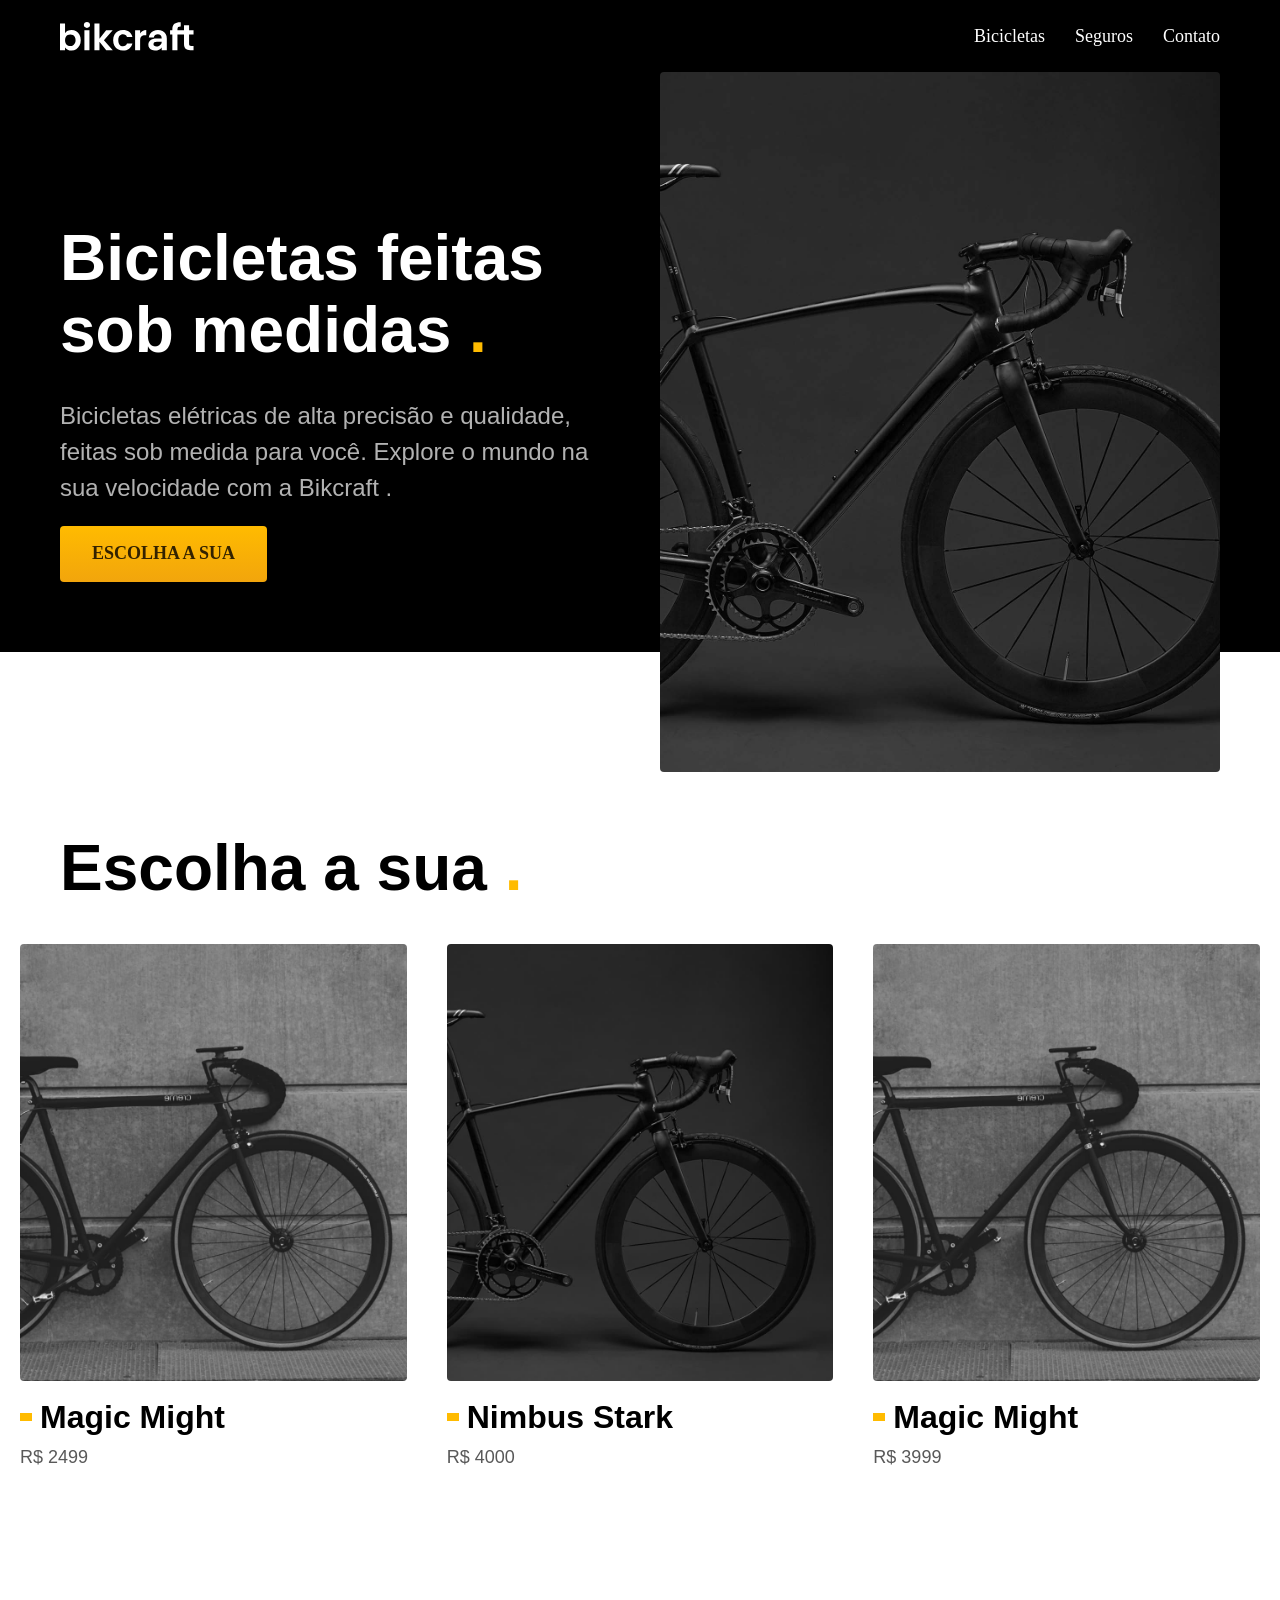
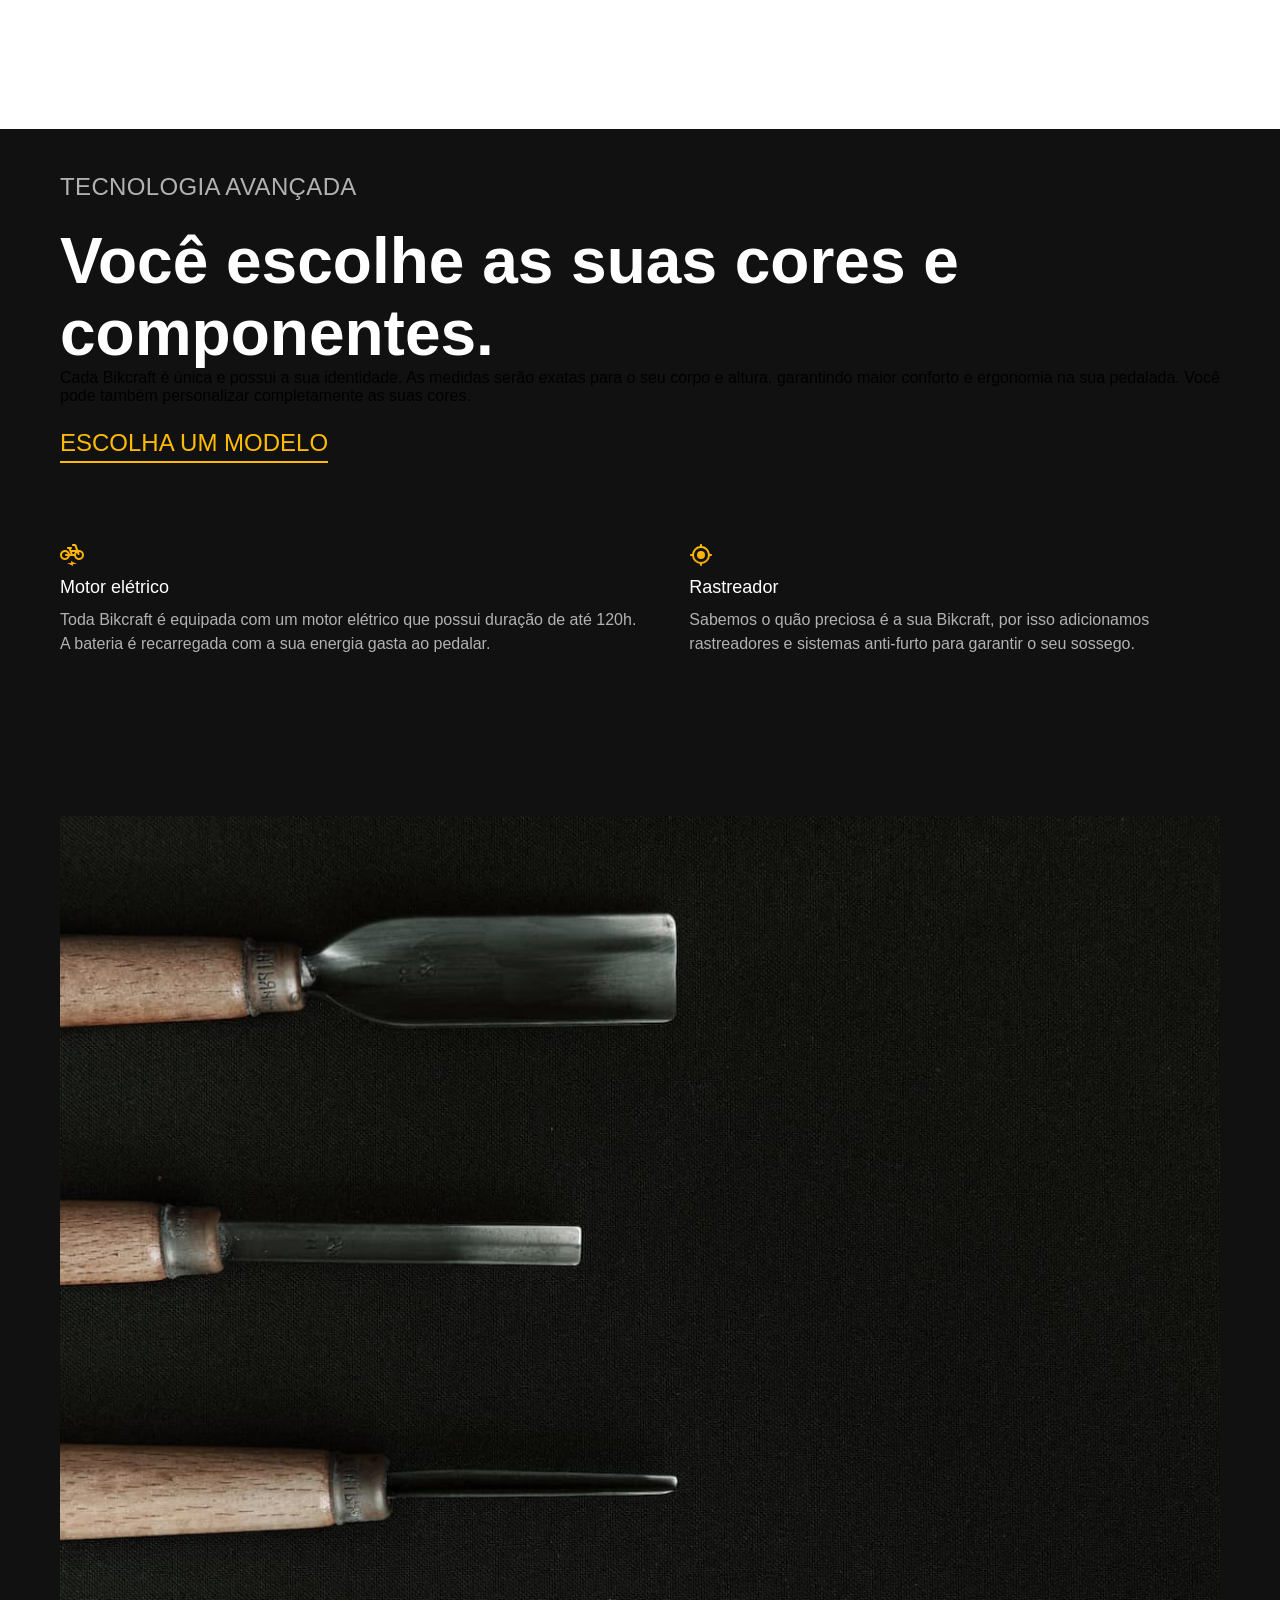
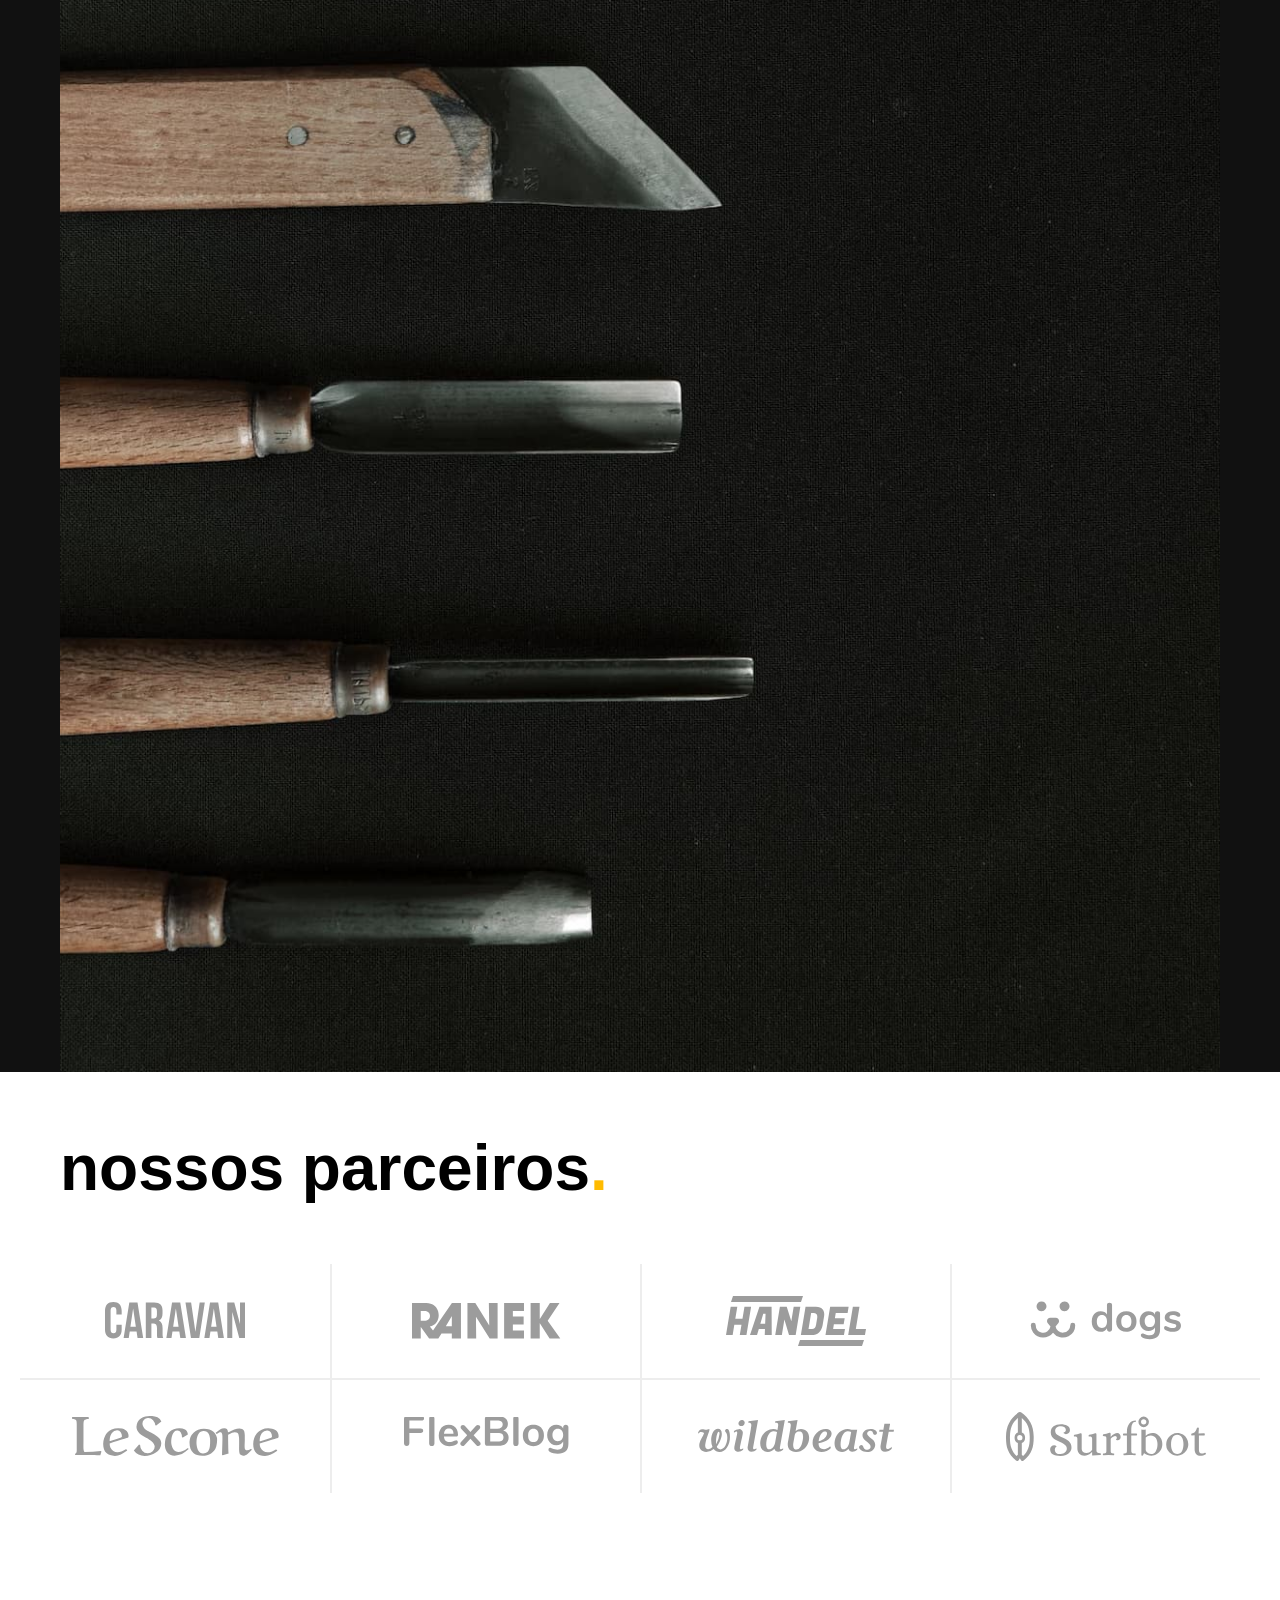
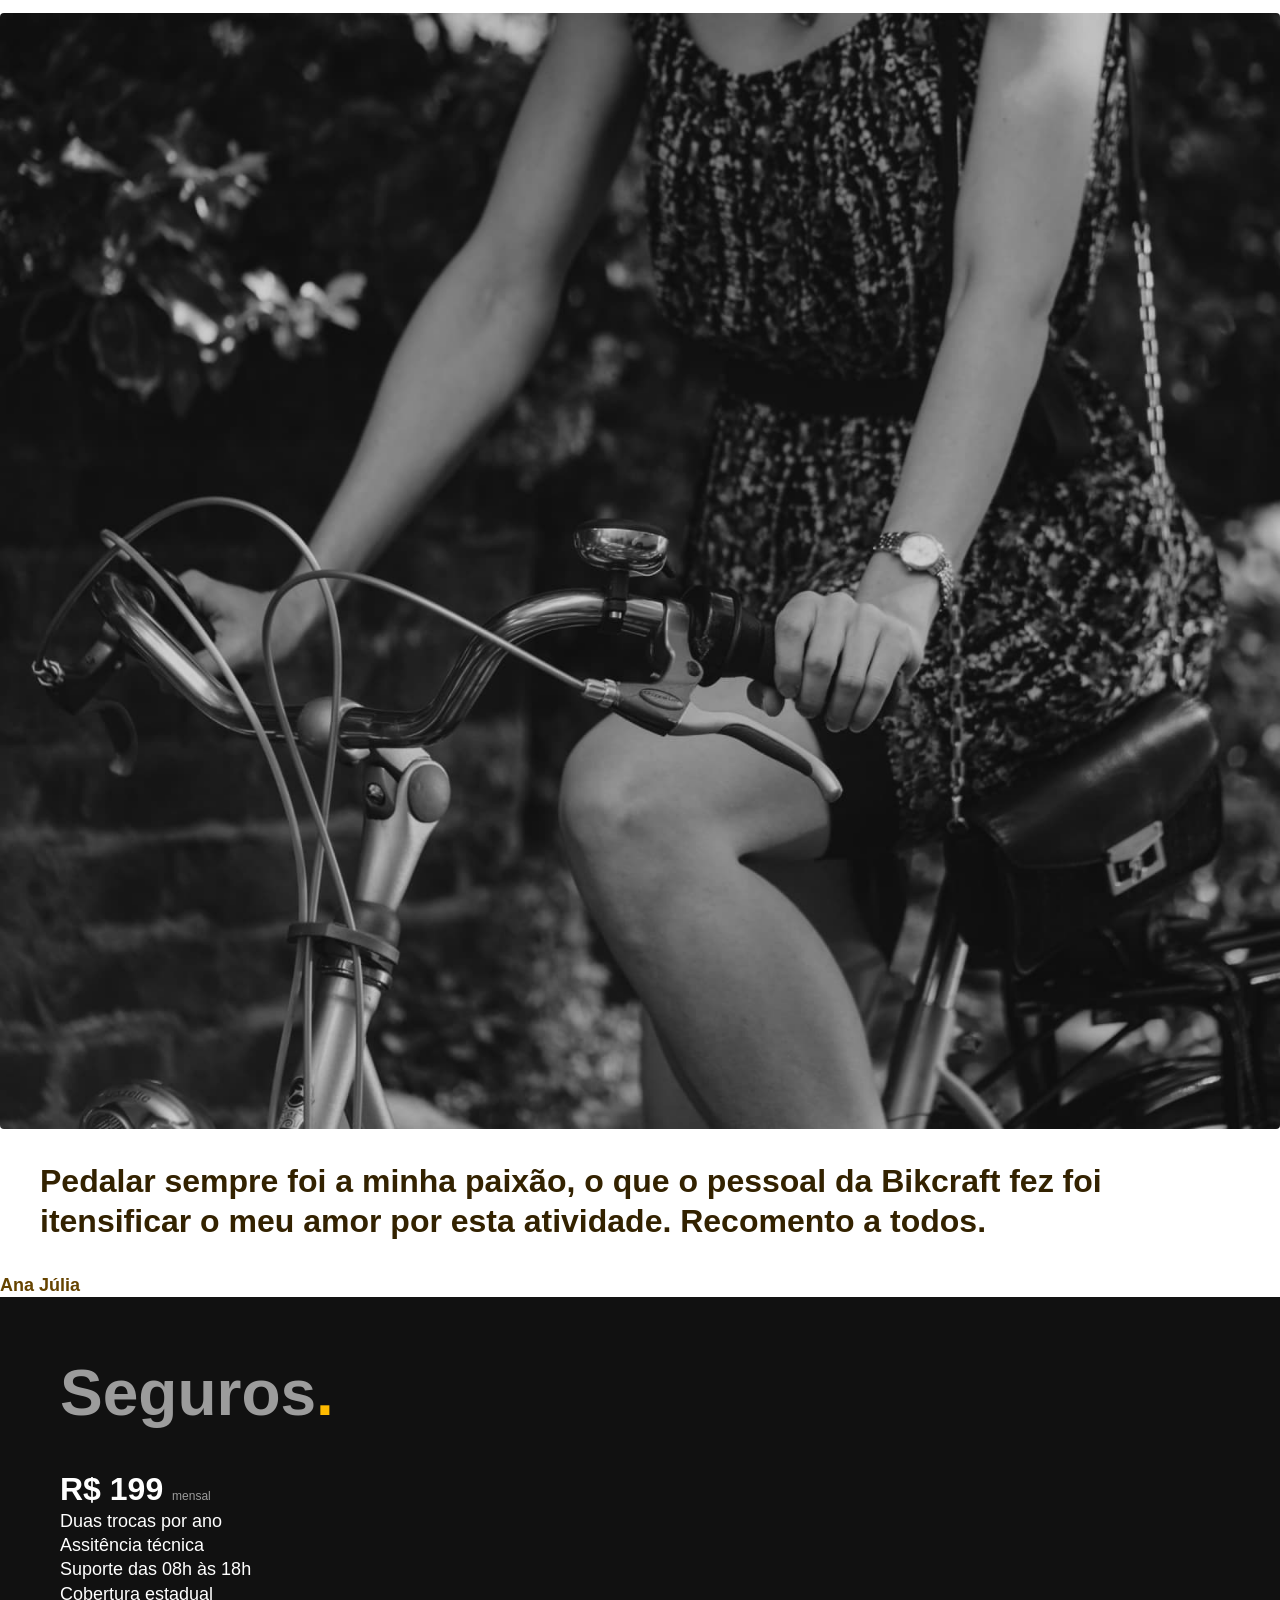
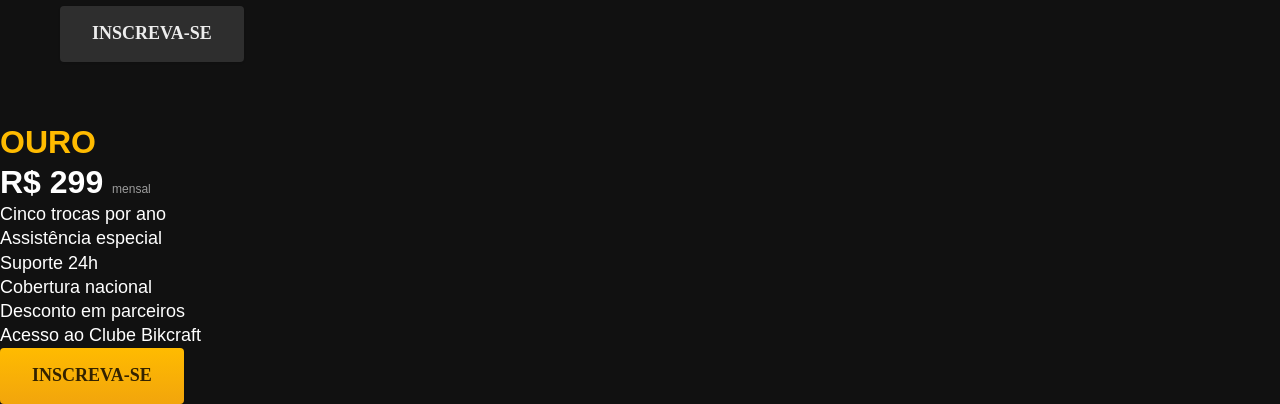
==== commit 175b8d1d: "seguros" ====
--- a/index.html
+++ b/index.html
@@ -116,7 +116,30 @@
   </section>
   <article class="seguros-bg">
     <div class="seguros container">
-      <h2 class="font-1-xxl cor-0">Você escolhe as suas cores e componentes<span>.</span></h2>
+      <h2 class="font-1-xxl cor-6">Seguros<span class="cor-p1">.</span></h2>
+      <div class="seguros-itens">
+        <span class="font-1-xl cor-0">R$ 199 <span class="font-1-xs cor-6">mensal</span></span>
+        <ul class="font-2-m cor-0">
+          <li>Duas trocas por ano</li>
+          <li>Assitência técnica</li>
+          <li>Suporte das 08h às 18h</li>
+          <li>Cobertura estadual</li>
+        </ul>
+        <a class="botao secundario" href="./orcamento.html">Inscreva-se</a>
+      </div>
+    </div>
+    <div class="seguros-itens">
+      <h3 class="font-1-xl cor-p1">OURO</h3>
+      <span class="font-1-xl cor-0">R$ 299 <span class="font-1-xs cor-6">mensal</span></span>
+      <ul class="font-2-m cor-0">
+        <li>Cinco trocas por ano</li>
+        <li>Assistência especial</li>
+        <li>Suporte 24h</li>
+        <li>Cobertura nacional</li>
+        <li>Desconto em parceiros</li>
+        <li>Acesso ao Clube Bikcraft</li>
+      </ul>
+      <a class="botao primario" href="./orcamento.html">Inscreva-se</a>
     </div>
   </article>
 
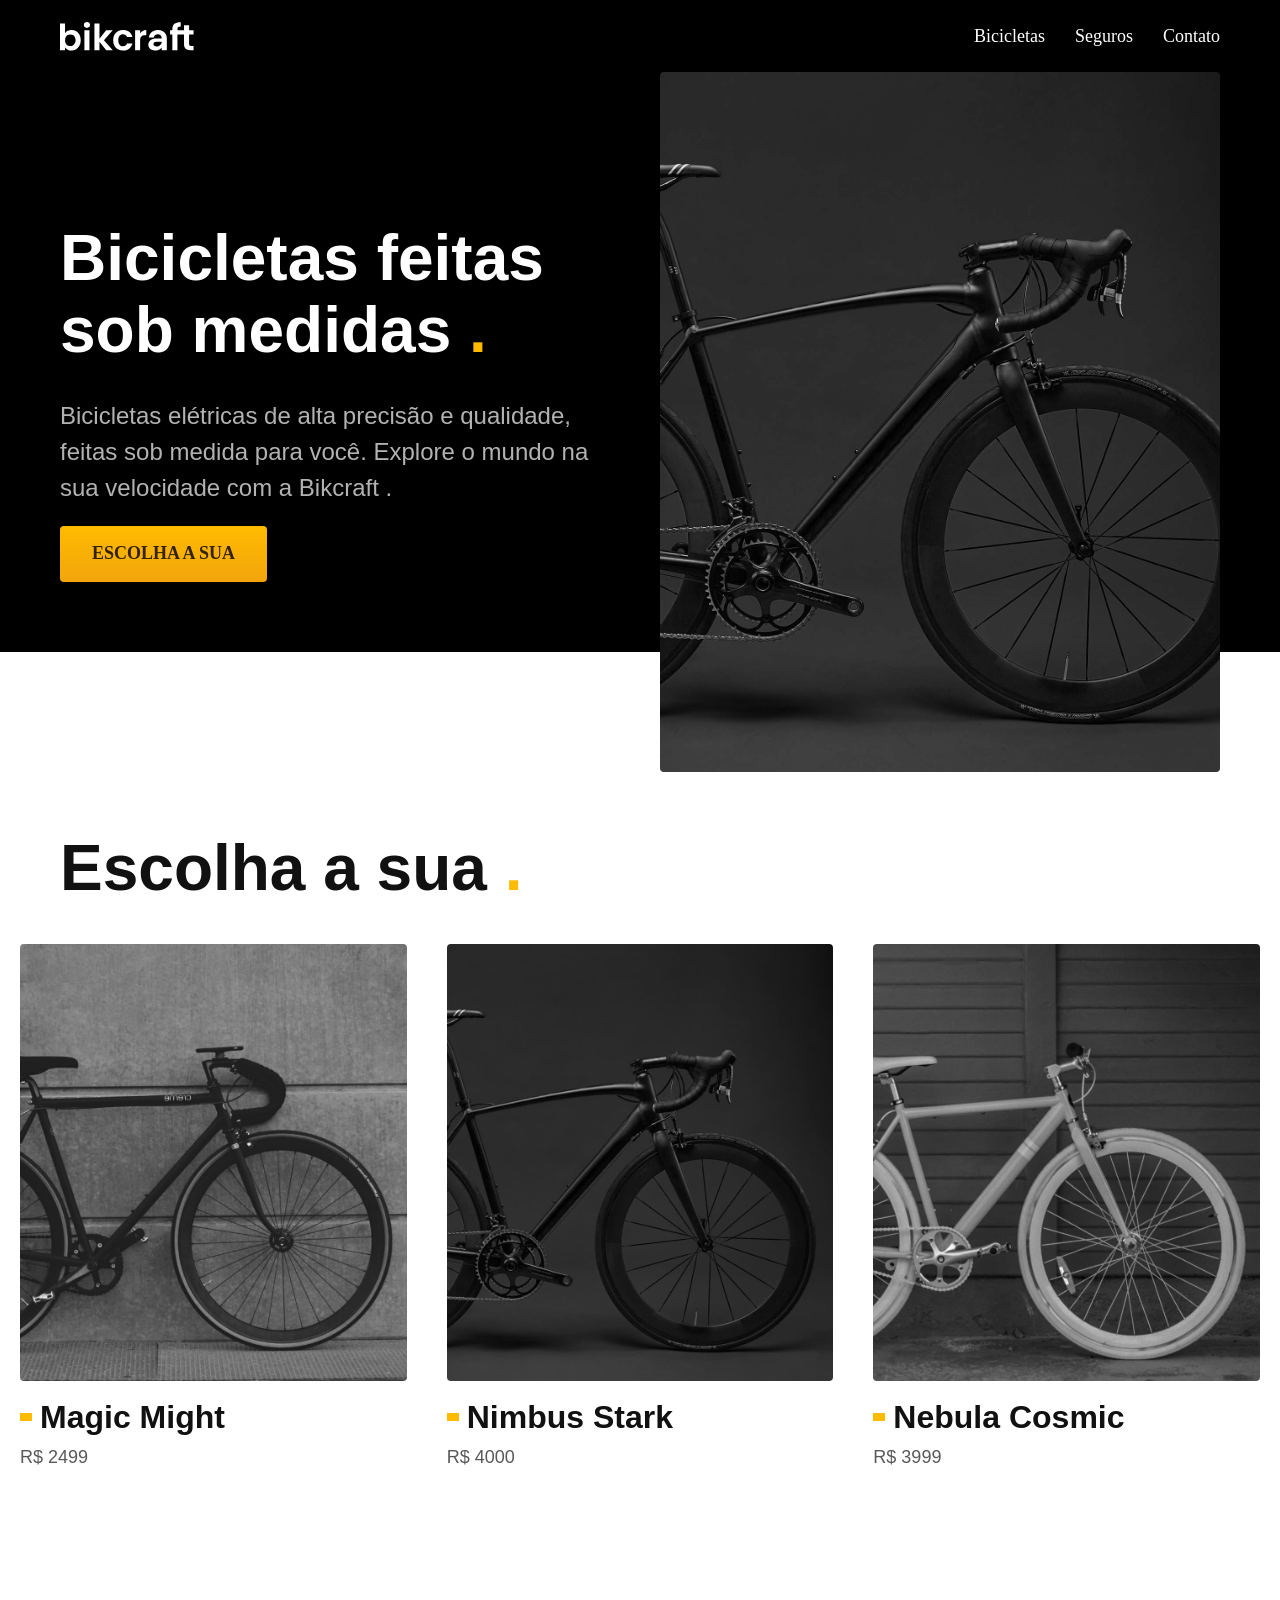
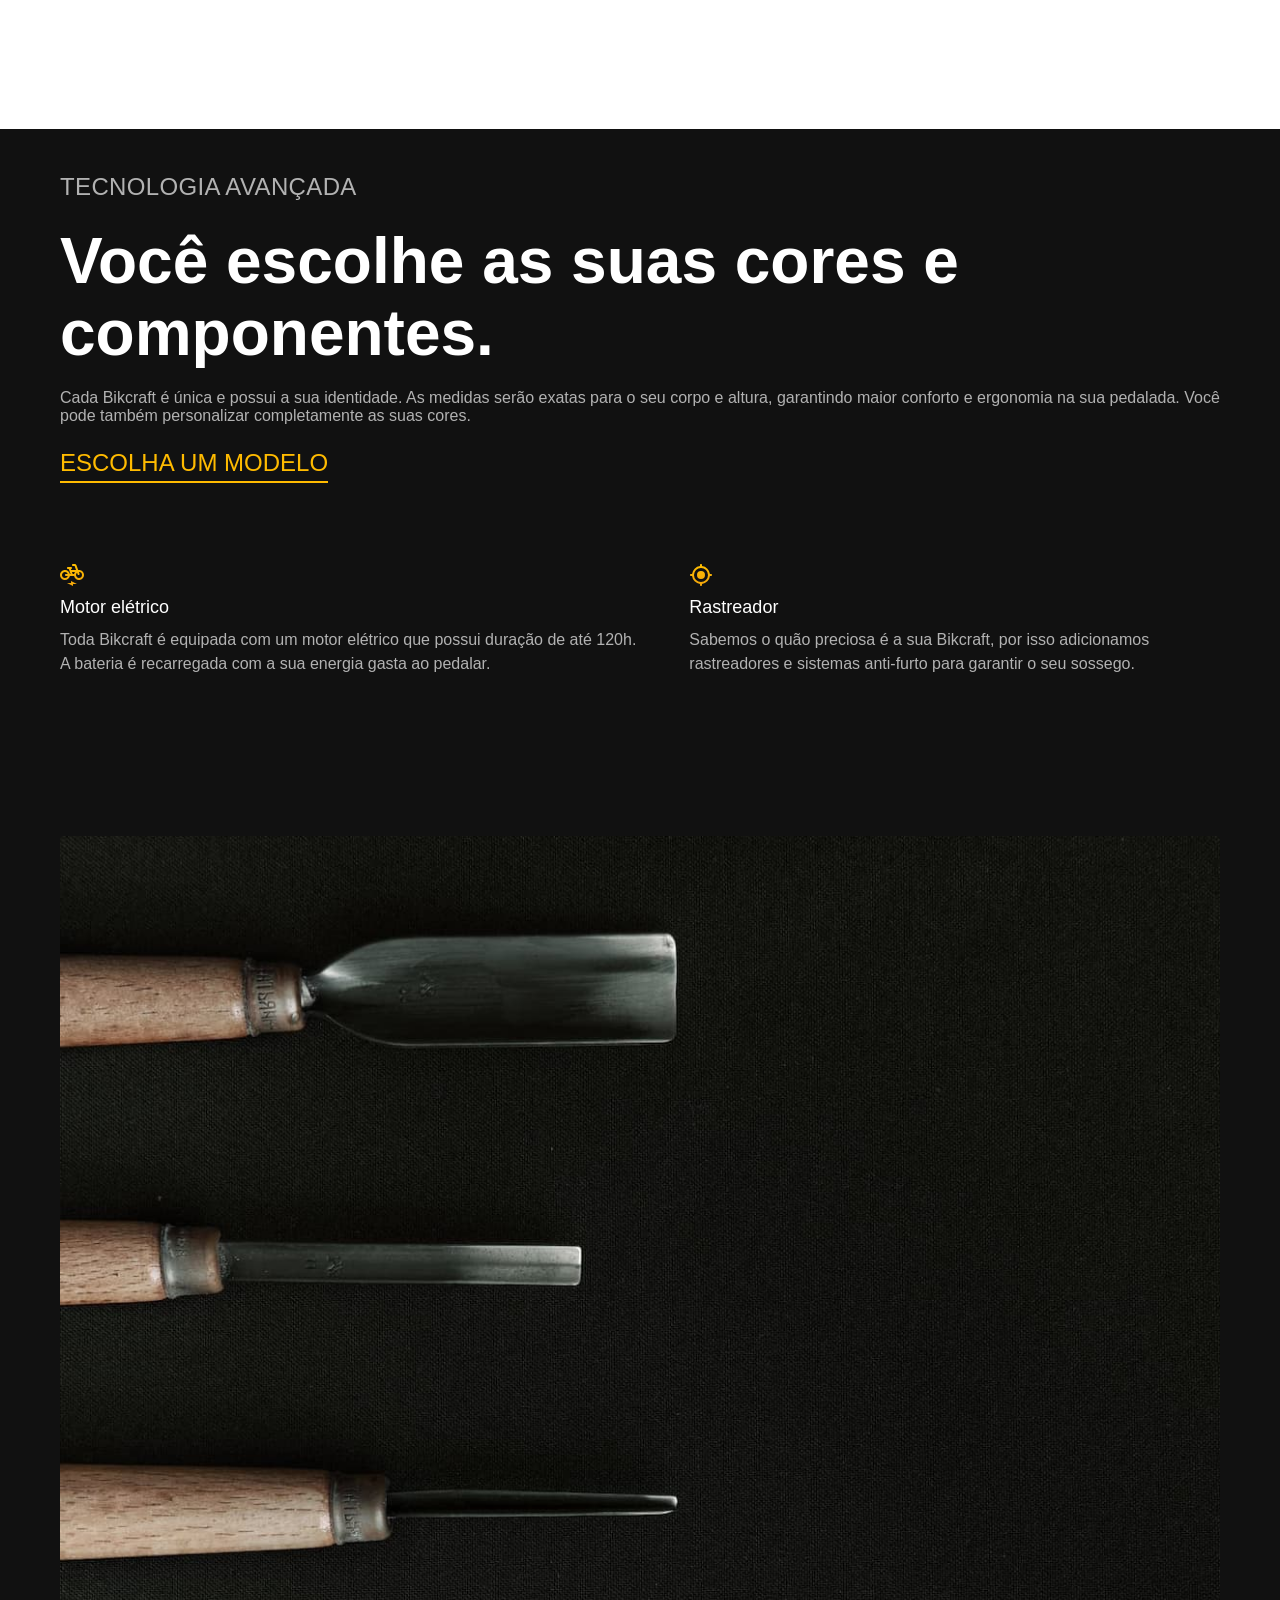
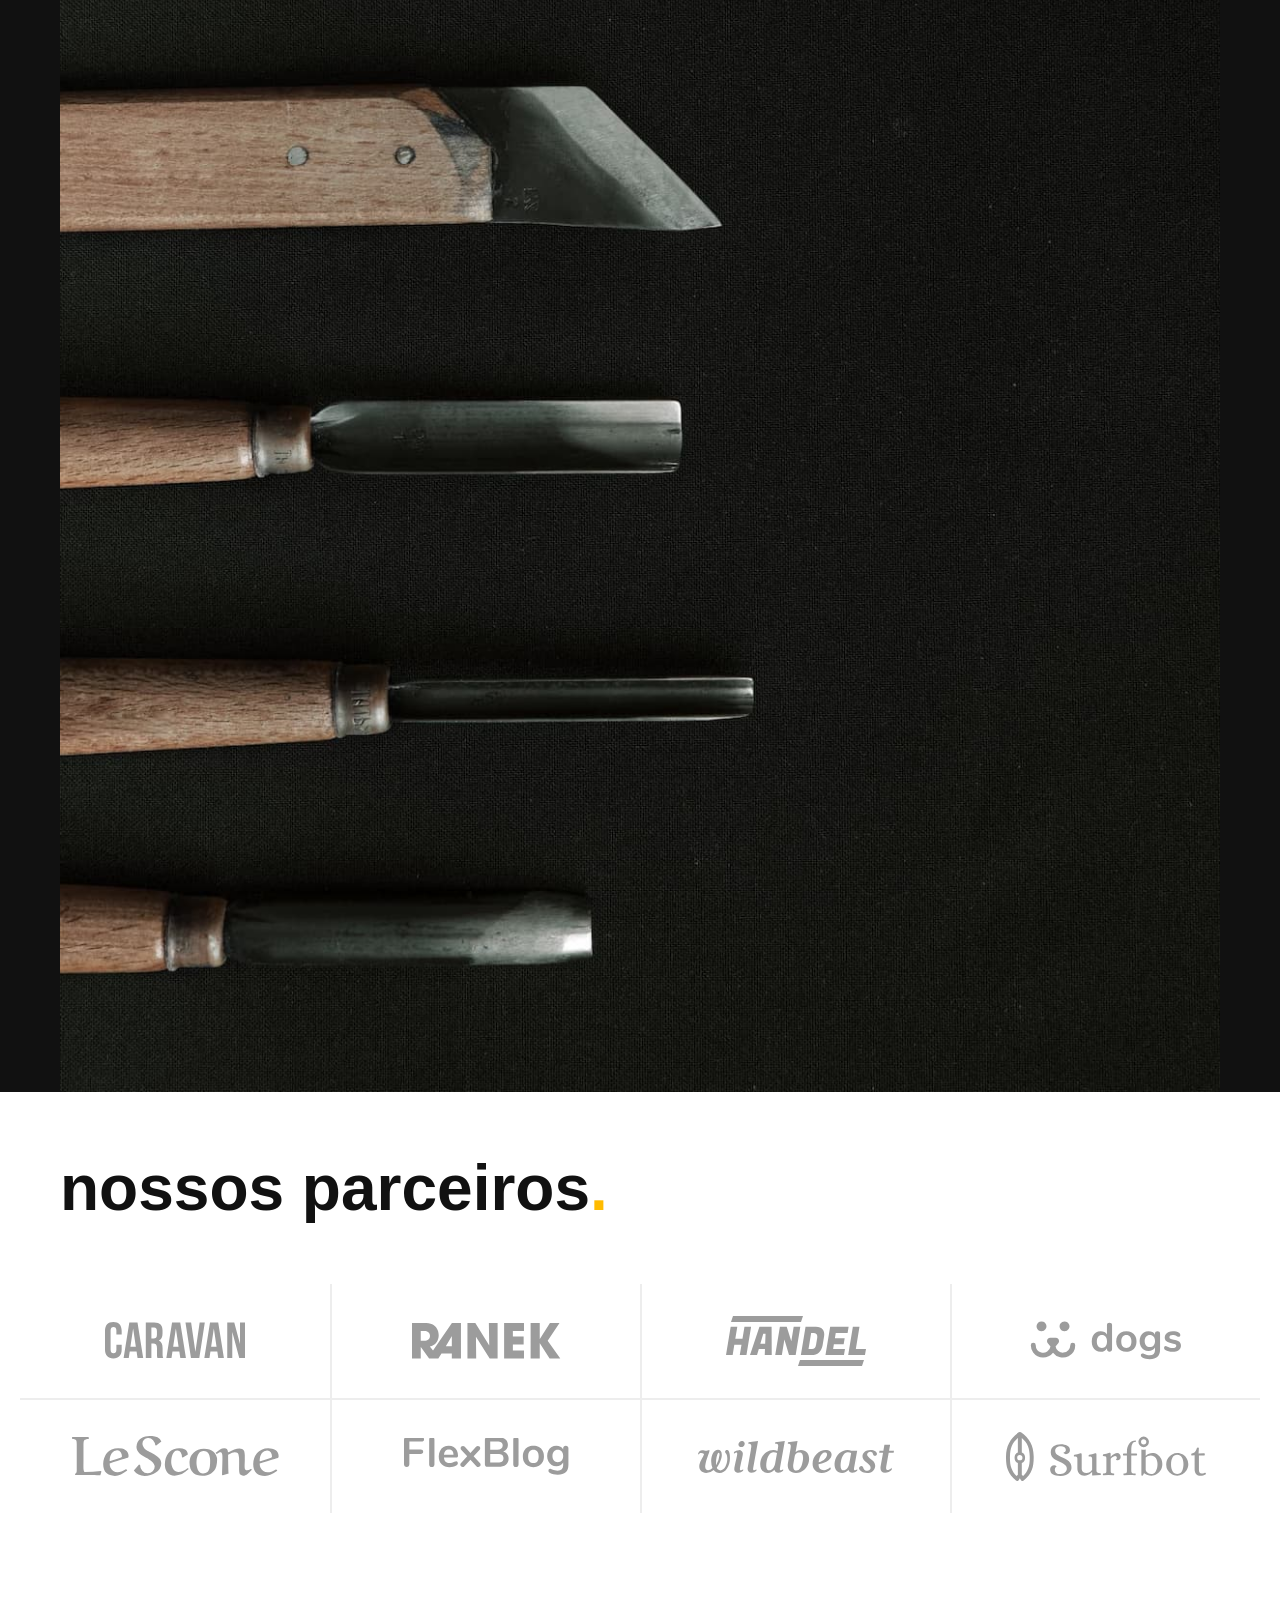
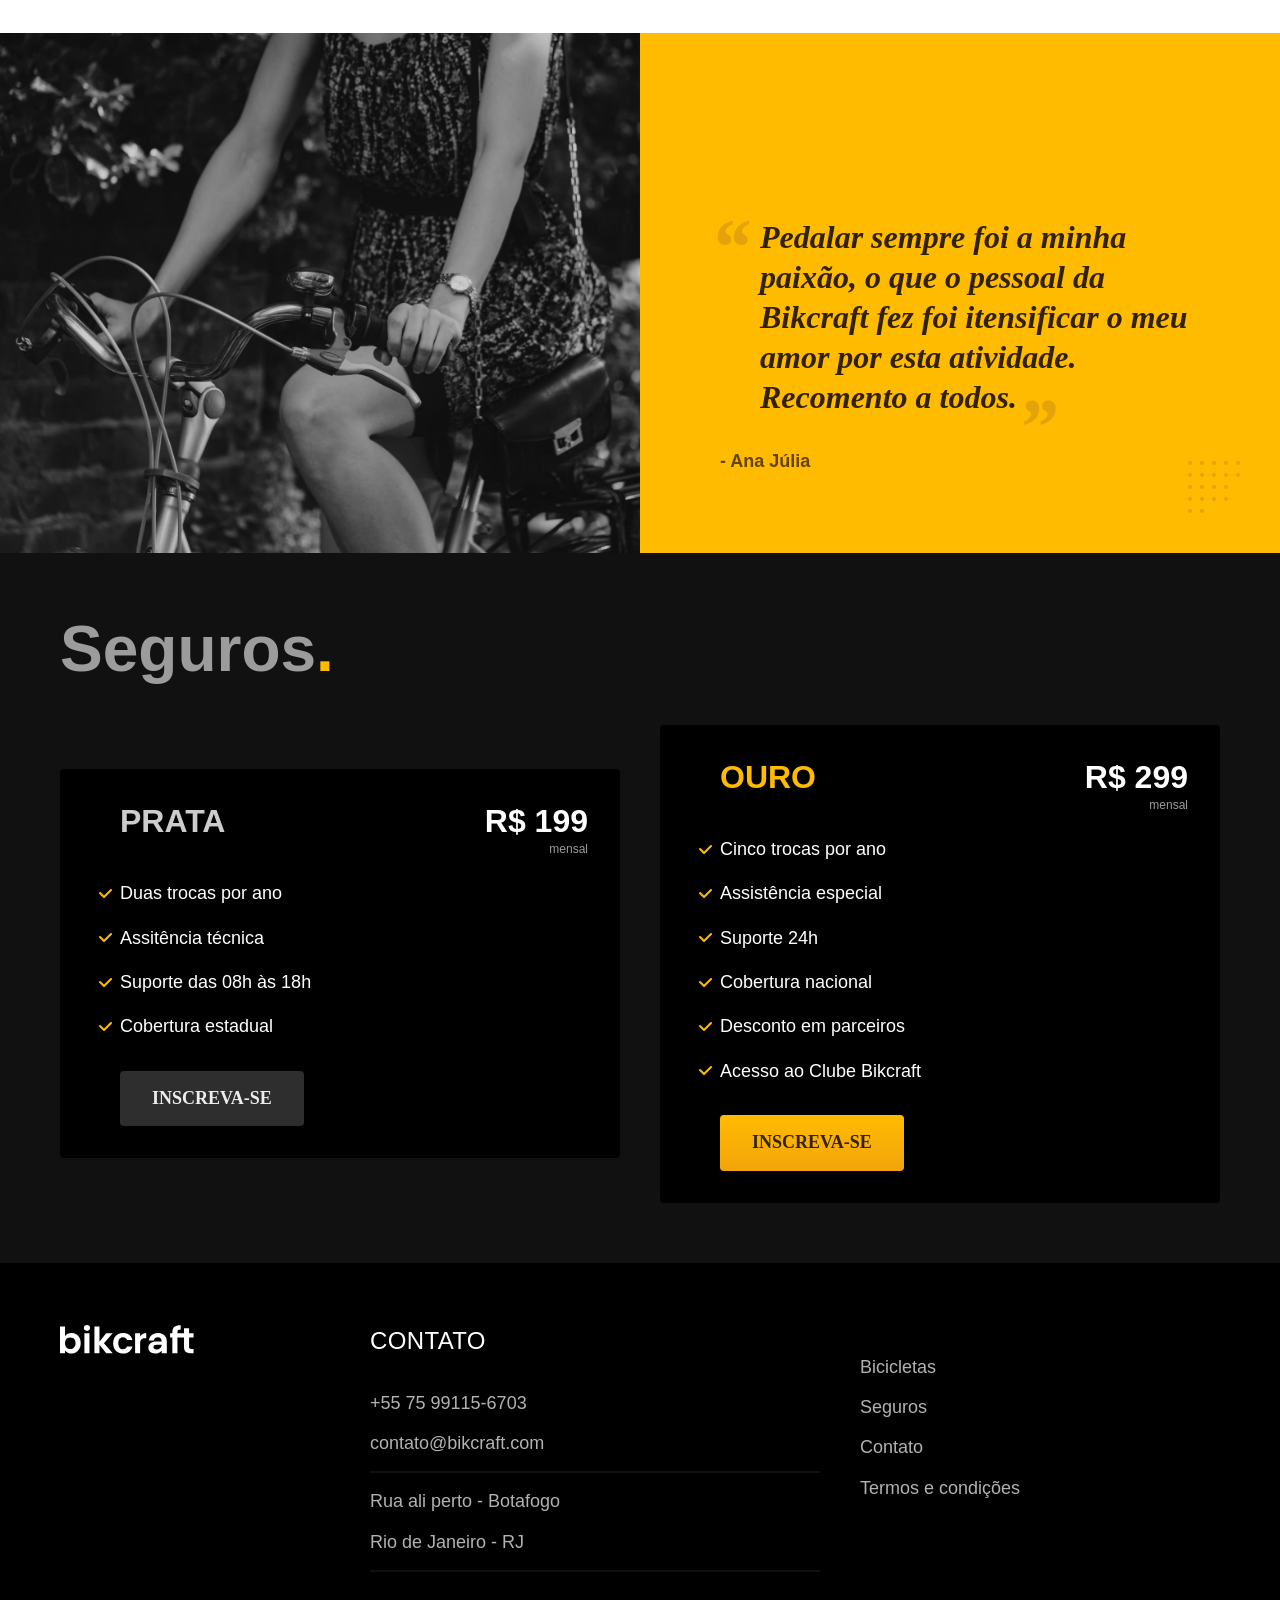
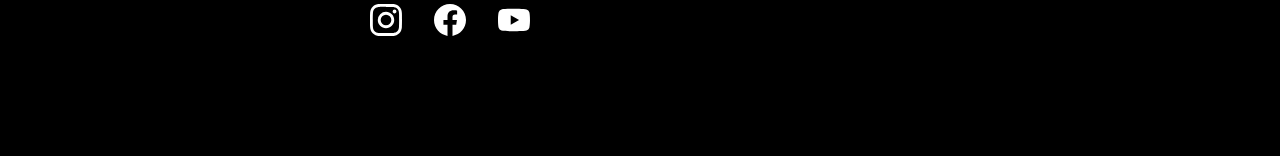
==== commit 140bf88a: "ajuste" ====
--- a/index.html
+++ b/index.html
@@ -6,13 +6,15 @@
   <meta name="viewport" content="width=device-width, initial-scale=1.0">
   <title>Bikcraft - Bicicletas elétricas</title>
   <meta name="description" content="Bicicletas elétricas de alta precisão e qualidade">
+  <link rel="preload" href="./css/style.css" as="style">
+  <link rel="preload" href="./css/style.css" as="style">
   <link rel="stylesheet" href="./css/style.css">
 </head>
 
 <body>
   <header class="header-bg">
     <div class="header-container container">
-      <a href="./"><img src="./img/bikcraft.svg" alt="bikcraft"></a>
+      <a href="./"><img src="./img/bikcraft.svg" width="136" height="32" alt="bikcraft"></a>
       <nav aria-label="primária">
         <ul class="header-menu font-1-m cor-0">
           <li><a href="./bicicletas.html">Bicicletas</a></li>
@@ -30,9 +32,10 @@
         <p class="font-2-l cor-5">Bicicletas elétricas de alta precisão e qualidade, feitas sob medida para você. Explore o mundo na sua velocidade com a Bikcraft <span>.</span></p>
         <a class="botao" href="./bicicletas">Escolha a sua</a>
       </div>
-      <div>
-        <img src="./img/fotos/introducao.jpg" alt="Bicicletas elétricas pretas">
-      </div>
+      <picture>
+        <source media="(max-width: 800px)" srcset="./img/bicicletas/nimbus.jpg">
+        <img src="./img/fotos/introducao.jpg" width="1280" height="1600" alt="Bicicletas elétricas pretas">
+      </picture>
     </div>
   </main>
   <article class="bicicletas-lista">
@@ -40,22 +43,22 @@
     <ul>
       <li>
         <a href="./bicicletas/magic.html">
-          <img src="./img/bicicletas/magic-home.jpg" alt="bicicleta preta">
+          <img src="./img/bicicletas/magic-home.jpg" width="920" height="1040" alt="bicicleta preta">
           <h3 class="font-1-xl">Magic Might</h3>
           <spa class="font-2-m cor-8">R$ 2499</span>
         </a>
       </li>
       <li>
         <a href="./bicicletas/nimbus.html">
-          <img src="./img/bicicletas/nimbus-home.jpg" alt="bicicleta preta">
+          <img src="./img/bicicletas/nimbus-home.jpg" width="920" height="1040" alt="bicicleta preta">
           <h3 class="font-1-xl">Nimbus Stark</h3>
           <spa class="font-2-m cor-8">R$ 4000</span>
         </a>
       </li>
       <li>
         <a href="./bicicletas/nebula.html">
-          <img src="./img/bicicletas/magic-home.jpg" alt="bicicleta preta">
-          <h3 class="font-1-xl">Magic Might</h3>
+          <img src="./img/bicicletas/nebula-home.jpg" width="920" height="1040" alt="bicicleta preta">
+          <h3 class="font-1-xl">Nebula Cosmic</h3>
           <spa class="font-2-m cor-8">R$ 3999</span>
         </a>
       </li>
@@ -70,19 +73,19 @@
         <a class="link" href="./bicicleta.html"> Escolha um modelo</a>
         <div class="tecnologia-vantagens">
           <div>
-            <img src="./img/icones/eletrica.svg" alt="">
+            <img src="./img/icones/eletrica.svg" width="24" height="24" alt="">
             <h3 class="font-1-m cor-0">Motor elétrico</h3>
             <p class="font-2-s cor-5">Toda Bikcraft é equipada com um motor elétrico que possui duração de até 120h. A bateria é recarregada com a sua energia gasta ao pedalar.</p>
           </div>
           <div>
-            <img src="./img/icones/rastreador.svg" alt="">
+            <img src="./img/icones/rastreador.svg" width="24" height="24" alt="">
             <h3 class="font-1-m cor-0">Rastreador</h3>
             <p class="font-2-s cor-5">Sabemos o quão preciosa é a sua Bikcraft, por isso adicionamos rastreadores e sistemas anti-furto para garantir o seu sossego.</p>
           </div>
         </div>
       </div>
       <div class="tecnologia-img">
-        <img src="./img/fotos/tecnologia.jpg" alt="">
+        <img src="./img/fotos/tecnologia.jpg" width="1200" height="1920" alt="">
       </div>
     </div>
   </article>
@@ -104,20 +107,20 @@
   </section>
   <section class="depoimento" aria-label="depoimento">
     <div>
-      <img src="./img/fotos/depoimento.jpg" alt="Pessoa pedalando bicicleta bikcraft">
+      <img src="./img/fotos/depoimento.jpg" width="1560" height="1360" alt="Pessoa pedalando bicicleta bikcraft">
     </div>
     <div class="depoimento-conteudo">
-      <blockquote class="font-1-xl
-    cor-p5">
+      <blockquote class="font-1-xl cor-p5">
         <p>Pedalar sempre foi a minha paixão, o que o pessoal da Bikcraft fez foi itensificar o meu amor por esta atividade. Recomento a todos.</p>
       </blockquote>
-      <span class="font-1-m-b cor-p4">Ana Júlia</span>
+      <span class="font-1-m-b cor-p4">- Ana Júlia</span>
     </div>
   </section>
   <article class="seguros-bg">
     <div class="seguros container">
       <h2 class="font-1-xxl cor-6">Seguros<span class="cor-p1">.</span></h2>
       <div class="seguros-itens">
+        <h3 class="font-1-xl cor-4">PRATA</h3>
         <span class="font-1-xl cor-0">R$ 199 <span class="font-1-xs cor-6">mensal</span></span>
         <ul class="font-2-m cor-0">
           <li>Duas trocas por ano</li>
@@ -127,22 +130,65 @@
         </ul>
         <a class="botao secundario" href="./orcamento.html">Inscreva-se</a>
       </div>
+      <div class="seguros-itens">
+        <h3 class="font-1-xl cor-p1">OURO</h3>
+        <span class="font-1-xl cor-0">R$ 299 <span class="font-1-xs cor-6">mensal</span></span>
+        <ul class="font-2-m cor-0">
+          <li>Cinco trocas por ano</li>
+          <li>Assistência especial</li>
+          <li>Suporte 24h</li>
+          <li>Cobertura nacional</li>
+          <li>Desconto em parceiros</li>
+          <li>Acesso ao Clube Bikcraft</li>
+        </ul>
+        <a class="botao primario" href="./orcamento.html">Inscreva-se</a>
+      </div>
     </div>
-    <div class="seguros-itens">
-      <h3 class="font-1-xl cor-p1">OURO</h3>
-      <span class="font-1-xl cor-0">R$ 299 <span class="font-1-xs cor-6">mensal</span></span>
-      <ul class="font-2-m cor-0">
-        <li>Cinco trocas por ano</li>
-        <li>Assistência especial</li>
-        <li>Suporte 24h</li>
-        <li>Cobertura nacional</li>
-        <li>Desconto em parceiros</li>
-        <li>Acesso ao Clube Bikcraft</li>
-      </ul>
-      <a class="botao primario" href="./orcamento.html">Inscreva-se</a>
+
+  </article>
+  <footer class="footer-bg">
+    <div class="footer container">
+      <div>
+        <img src="./img/bikcraft.svg" width="136" height="32" alt="Logo Bikcraft">
+      </div>
+      <div class="footer-contato">
+        <h3 class="font-2-l-b cor-0">Contato</h3>
+        <ul class="font-2-m cor-5">
+          <li><a href="tel:+5575991156703"></a>+55 75 99115-6703</li>
+          <li><a href="mailto:contato@bikcraft.com"></a>contato@bikcraft.com</li>
+          <li>Rua ali perto - Botafogo</li>
+          <li>Rio de Janeiro - RJ</li>
+        </ul>
+        <div class="footer-redes">
+          <a href="./">
+            <img src="./img/redes/instagram.svg" width="32" height="32" alt="Instagram">
+          </a>
+          <a href="./">
+            <img src="./img/redes/facebook.svg" width="32" height="32" alt="Facebook">
+          </a>
+          <a href="./">
+            <img src="./img/redes/youtube.svg" width="32" height="32" alt="Youtube">
+          </a>
+        </div>
+      </div>
+      <div class="footer-informacoes">
+        <h3 class="font-2-l-b cor-0"></h3>
+        <nav>
+          <ul class="font-1-m cor-5">
+            <li><a href="./bicicletas.html">Bicicletas</a></li>
+            <li><a href="./seguros.html">Seguros</a></li>
+            <li><a href="./contato.html">Contato</a></li>
+            <li><a href="./termos.html">Termos e condições</a></li>
+          </ul>
+        </nav>
+      </div>
+      <div>
+        <p class=" footer-copy font-2-m cor-6"></p>
+      </div>
     </div>
-  </article>
-
+  </footer>
+  <script src="./js/script.js"></script>
 </body>
+<!-- LEMBRAR DE CONCERTAR DEPOIMENTO -->
 
 </html>
--- a/css/style.css
+++ b/css/style.css
@@ -2,18 +2,38 @@
 @import "./ultilitarios/cores.css";
 @import "./ultilitarios/tipografia.css";
 @import "./ultilitarios/componentes.css";
+@import "./ultilitarios/formulario.css";
 
 /*global*/
 @import "./global/global.css";
 @import "./global/header.css";
+@import "./global/footer.css";
 
 /* home*/
 @import "./home/introducao.css";
 @import "./home/tecnologia.css";
 @import "./home/parceiros.css";
+@import "./home/depoimento.css";
 
 /* bicicletas*/
 @import "./bicicletas/bicicletas-lista.css";
+@import "./bicicletas/bicicletas.css";
+
+/* orçamento*/
+@import "./orcamento/orcamento.css";
+
+/* bicicleta-interna*/
+@import "./bicicleta/bicicleta.css";
+@import "./bicicleta/seguro.css";
 
 /* Seguros*/
 @import "./seguros/seguros.css";
+@import "./seguros/vantagens.css";
+@import "./seguros/perguntas.css";
+
+/* Contato*/
+@import "./contato/contato.css";
+@import "./contato/lojas.css";
+
+/* Termos*/
+@import "./termos/termos.css";
--- a/css/style.css
+++ b/css/style.css
@@ -2,18 +2,38 @@
 @import "./ultilitarios/cores.css";
 @import "./ultilitarios/tipografia.css";
 @import "./ultilitarios/componentes.css";
+@import "./ultilitarios/formulario.css";
 
 /*global*/
 @import "./global/global.css";
 @import "./global/header.css";
+@import "./global/footer.css";
 
 /* home*/
 @import "./home/introducao.css";
 @import "./home/tecnologia.css";
 @import "./home/parceiros.css";
+@import "./home/depoimento.css";
 
 /* bicicletas*/
 @import "./bicicletas/bicicletas-lista.css";
+@import "./bicicletas/bicicletas.css";
+
+/* orçamento*/
+@import "./orcamento/orcamento.css";
+
+/* bicicleta-interna*/
+@import "./bicicleta/bicicleta.css";
+@import "./bicicleta/seguro.css";
 
 /* Seguros*/
 @import "./seguros/seguros.css";
+@import "./seguros/vantagens.css";
+@import "./seguros/perguntas.css";
+
+/* Contato*/
+@import "./contato/contato.css";
+@import "./contato/lojas.css";
+
+/* Termos*/
+@import "./termos/termos.css";
--- a/css/style.css
+++ b/css/style.css
@@ -2,18 +2,38 @@
 @import "./ultilitarios/cores.css";
 @import "./ultilitarios/tipografia.css";
 @import "./ultilitarios/componentes.css";
+@import "./ultilitarios/formulario.css";
 
 /*global*/
 @import "./global/global.css";
 @import "./global/header.css";
+@import "./global/footer.css";
 
 /* home*/
 @import "./home/introducao.css";
 @import "./home/tecnologia.css";
 @import "./home/parceiros.css";
+@import "./home/depoimento.css";
 
 /* bicicletas*/
 @import "./bicicletas/bicicletas-lista.css";
+@import "./bicicletas/bicicletas.css";
+
+/* orçamento*/
+@import "./orcamento/orcamento.css";
+
+/* bicicleta-interna*/
+@import "./bicicleta/bicicleta.css";
+@import "./bicicleta/seguro.css";
 
 /* Seguros*/
 @import "./seguros/seguros.css";
+@import "./seguros/vantagens.css";
+@import "./seguros/perguntas.css";
+
+/* Contato*/
+@import "./contato/contato.css";
+@import "./contato/lojas.css";
+
+/* Termos*/
+@import "./termos/termos.css";
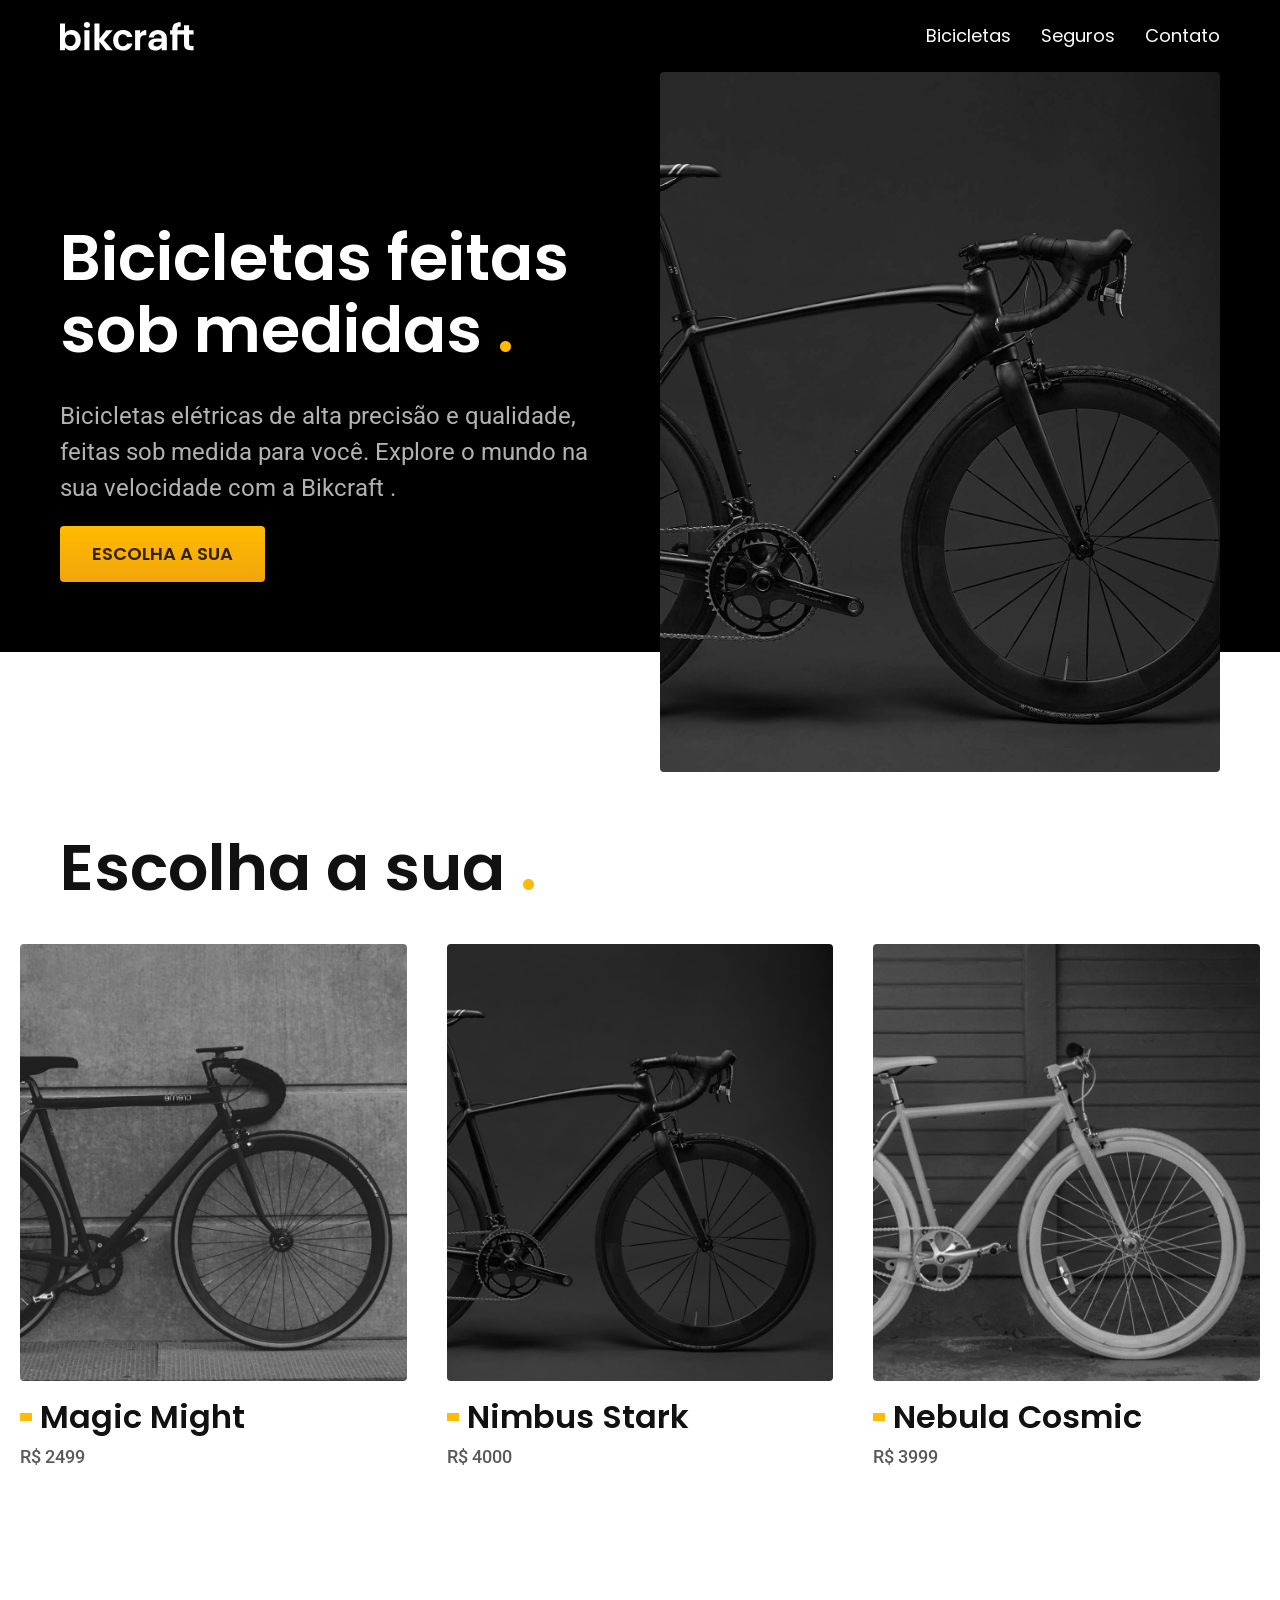
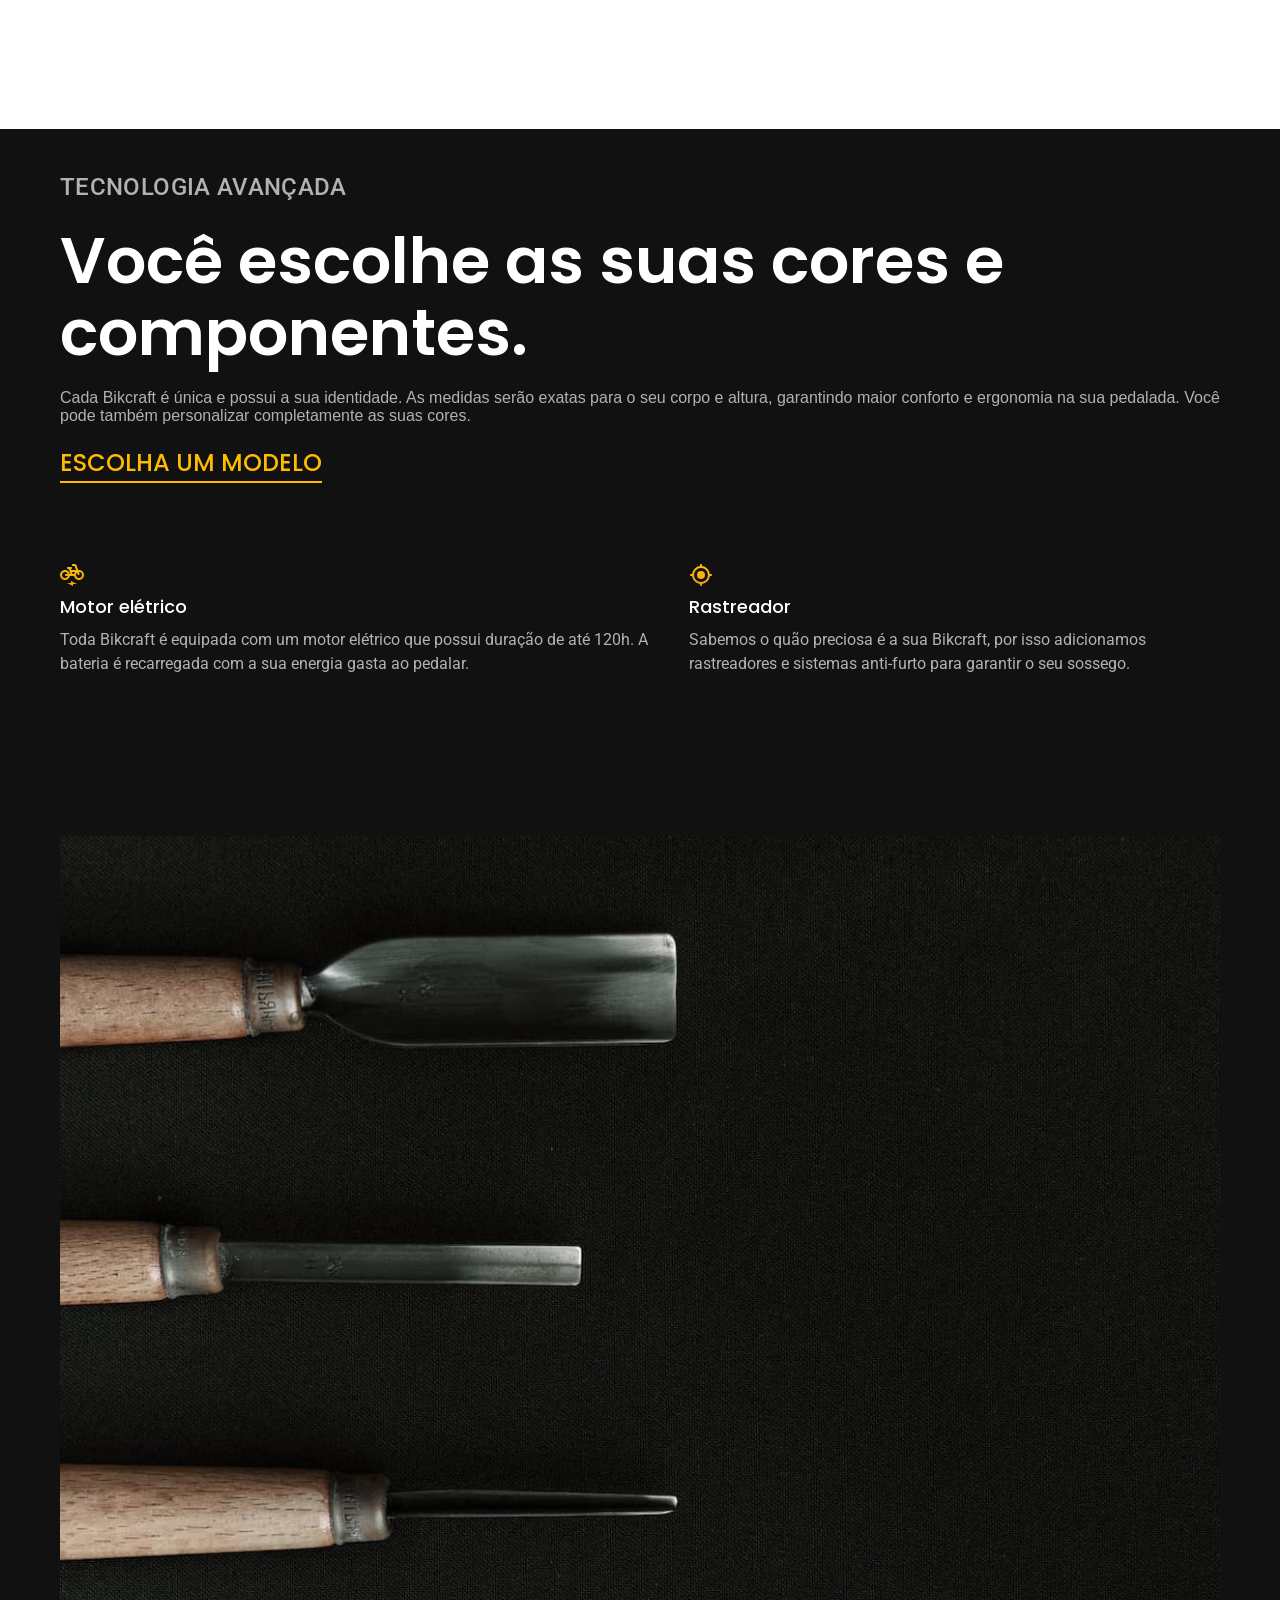
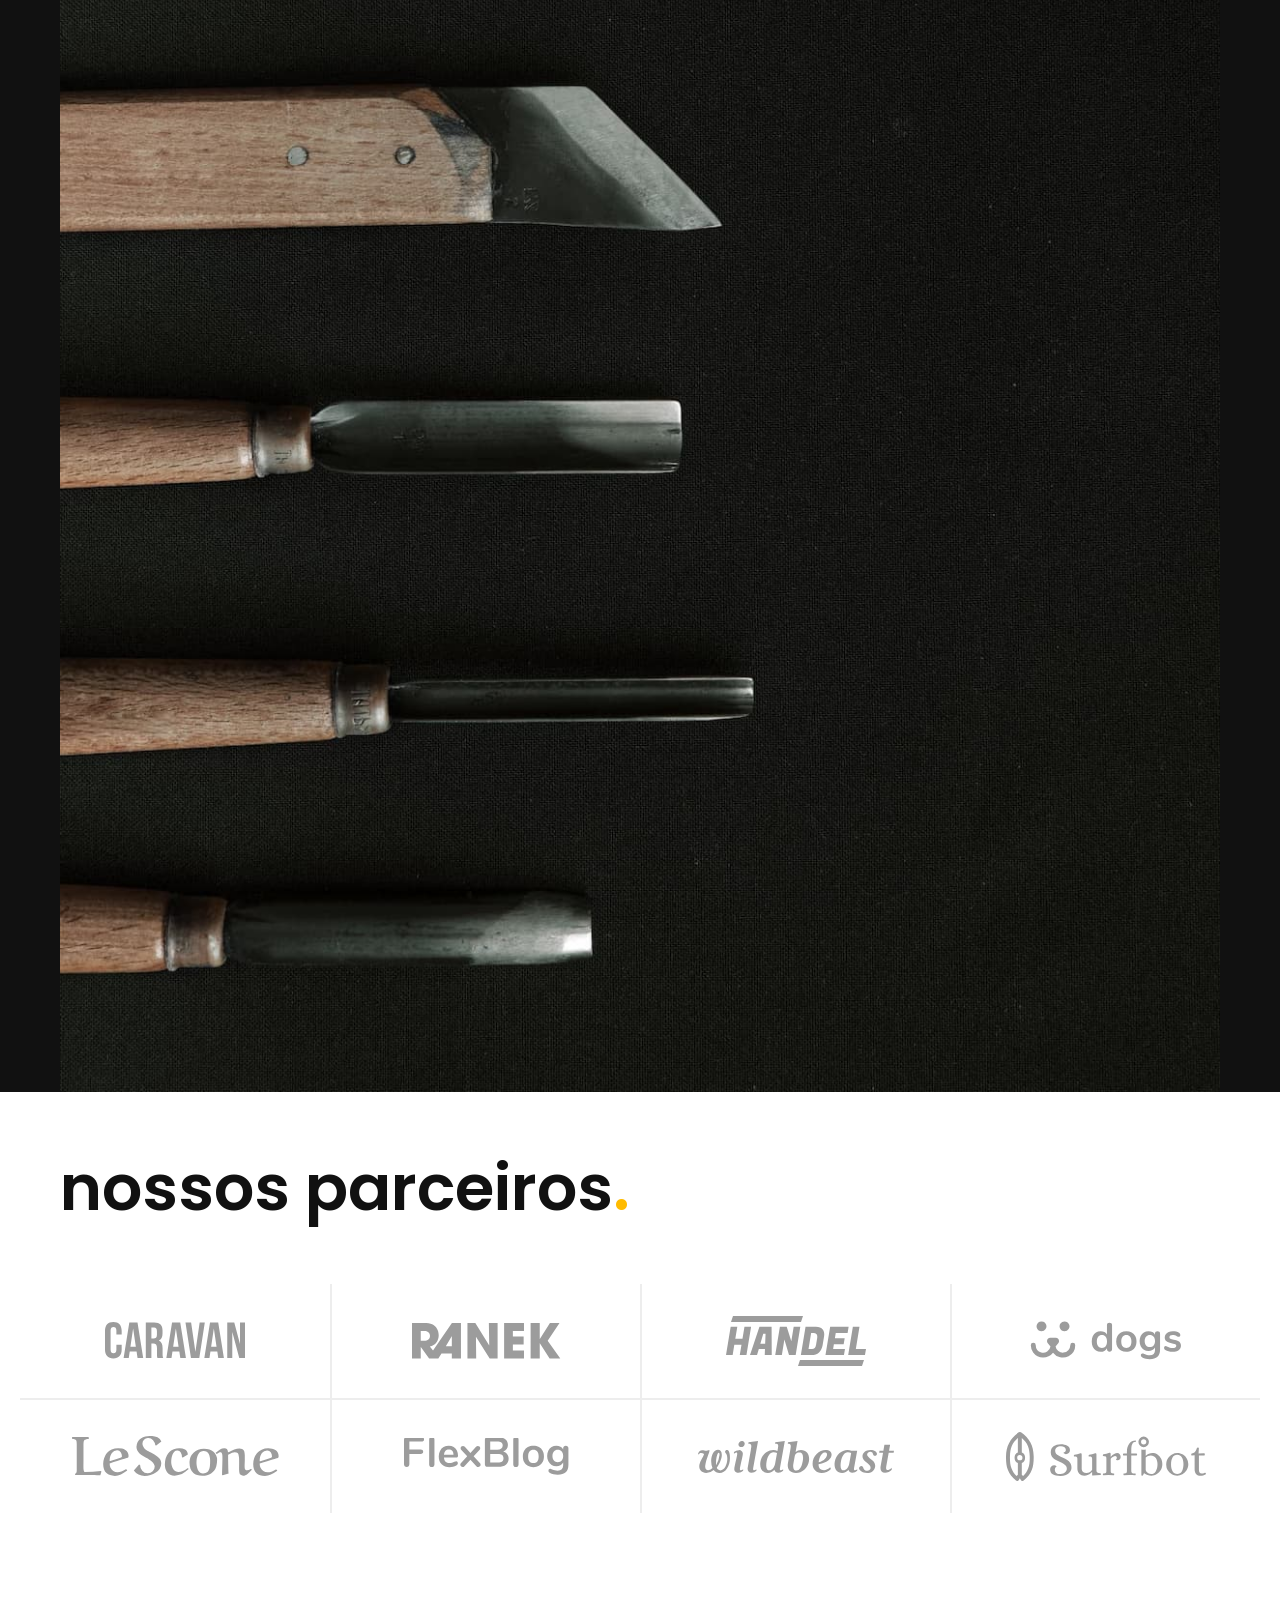
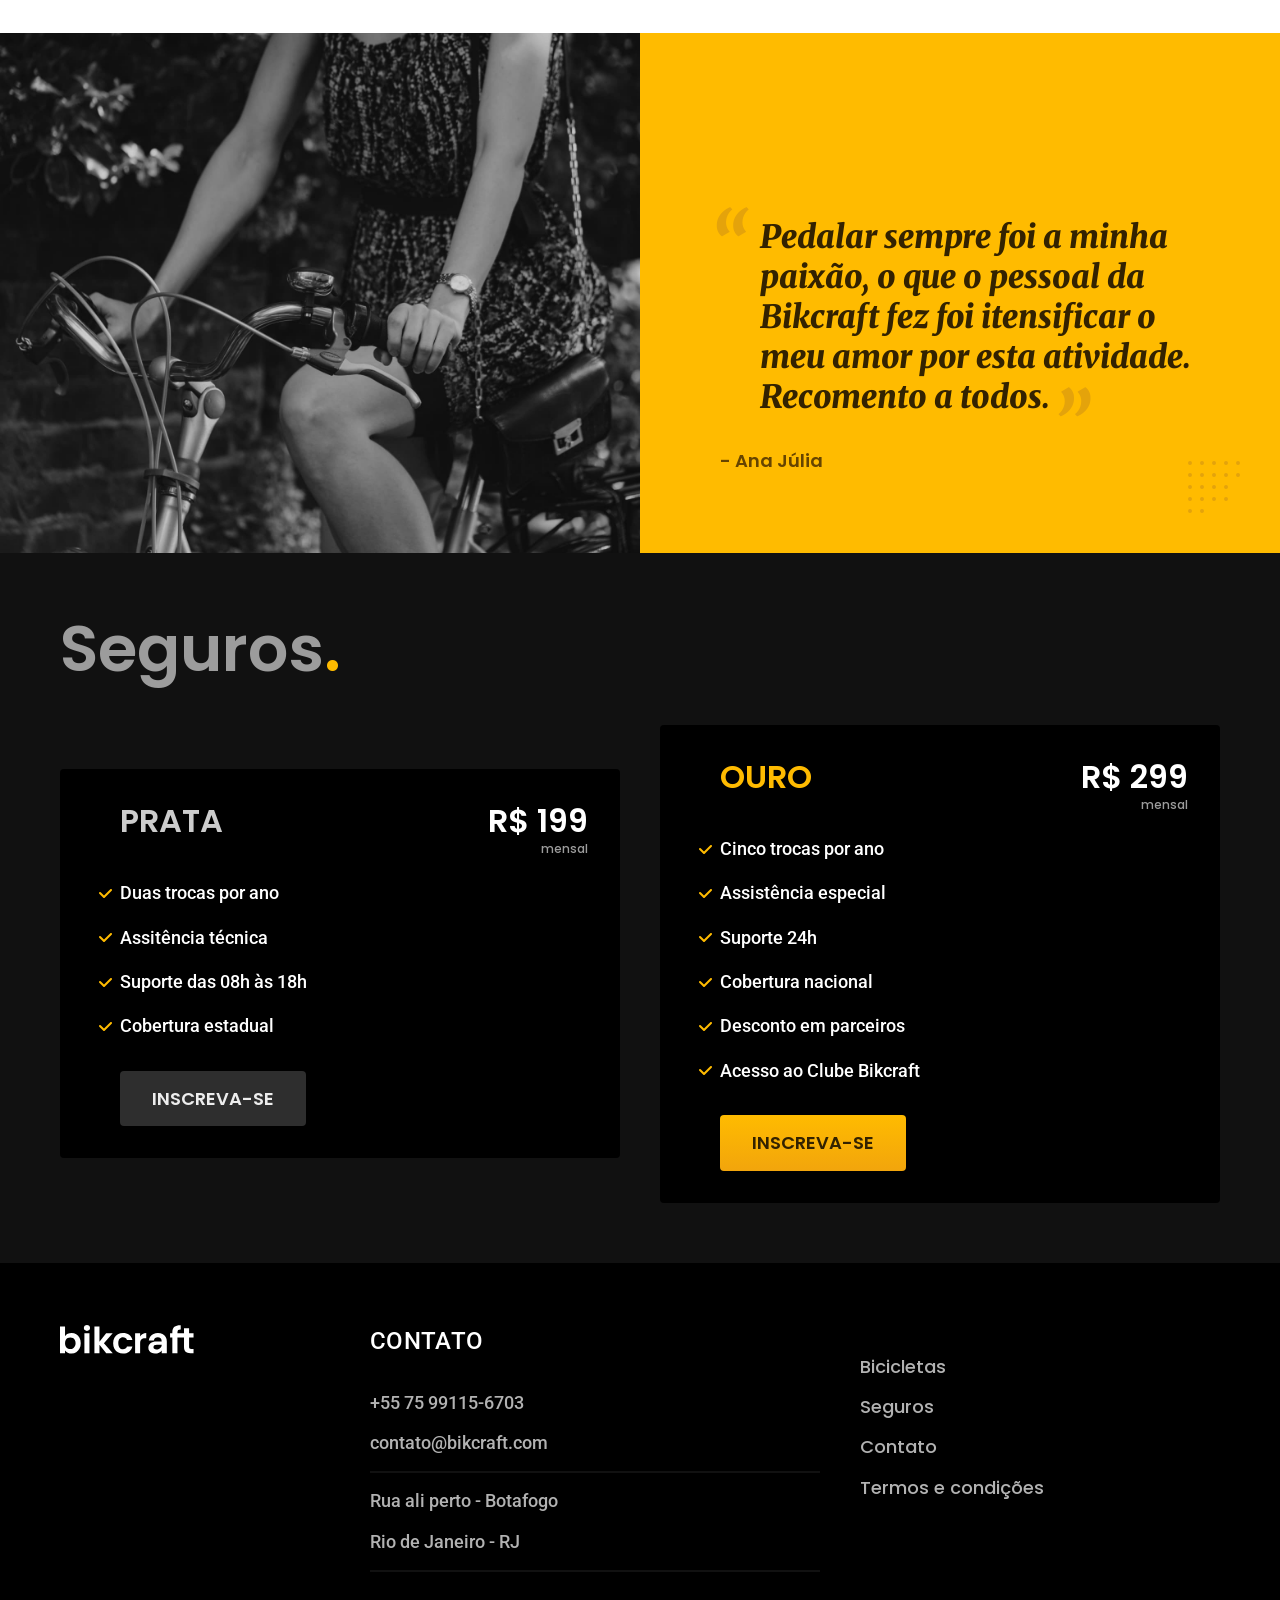
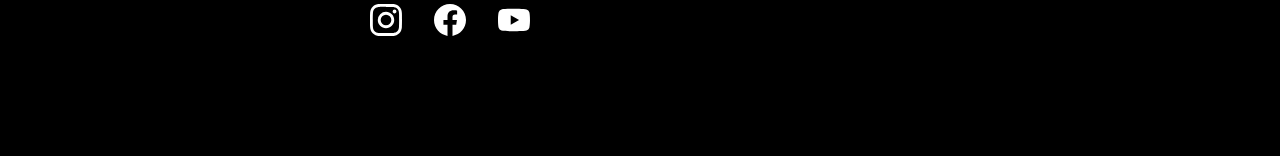
==== commit a17899ca: "otimização" ====
--- a/index.html
+++ b/index.html
@@ -6,9 +6,13 @@
   <meta name="viewport" content="width=device-width, initial-scale=1.0">
   <title>Bikcraft - Bicicletas elétricas</title>
   <meta name="description" content="Bicicletas elétricas de alta precisão e qualidade">
-  <link rel="preload" href="./css/style.css" as="style">
-  <link rel="preload" href="./css/style.css" as="style">
-  <link rel="stylesheet" href="./css/style.css">
+  <link rel="preload" href="./css/style.min.css" as="style">
+  <link rel="preload" href="./css/style.min.css" as="style">
+  <link rel="stylesheet" href="./css/style.min.css">
+  <script>document.documentElement.classList.add("js")</script>
+  <link rel="preconnect" href="https://fonts.googleapis.com">
+  <link rel="preconnect" href="https://fonts.gstatic.com" crossorigin>
+  <link href="https://fonts.googleapis.com/css2?family=Merriweather:ital,opsz,wght@0,18..144,300..900;1,18..144,300..900&family=Poppins:ital,wght@0,100;0,200;0,300;0,400;0,600;0,800;1,100;1,200;1,300;1,800&family=Roboto:ital,wght@0,100..900;1,100..900&display=swap" rel="stylesheet">
 </head>
 
 <body>
@@ -28,11 +32,11 @@
   <main class="introducao-bg">
     <div class="introducao-container container">
       <div class="introducao-texto">
-        <h1 class="font-1-xxl cor-0">Bicicletas feitas sob medidas <span>.</span></h1>
-        <p class="font-2-l cor-5">Bicicletas elétricas de alta precisão e qualidade, feitas sob medida para você. Explore o mundo na sua velocidade com a Bikcraft <span>.</span></p>
-        <a class="botao" href="./bicicletas">Escolha a sua</a>
+        <h1 class="font-1-xxl cor-0 fadeInDown" data-anime="200">Bicicletas feitas sob medidas <span>.</span></h1>
+        <p class="font-2-l cor-5 fadeInDown" data-anime="400">Bicicletas elétricas de alta precisão e qualidade, feitas sob medida para você. Explore o mundo na sua velocidade com a Bikcraft <span>.</span></p>
+        <a class="botao fadeInDown" data-anime="600" href="./bicicletas.html">Escolha a sua</a>
       </div>
-      <picture>
+      <picture class="fadeInDown" data-anime="800">
         <source media="(max-width: 800px)" srcset="./img/bicicletas/nimbus.jpg">
         <img src="./img/fotos/introducao.jpg" width="1280" height="1600" alt="Bicicletas elétricas pretas">
       </picture>
@@ -187,6 +191,7 @@
       </div>
     </div>
   </footer>
+  <script src="./js/pluguins/simple-anime.js"></script>
   <script src="./js/script.js"></script>
 </body>
 <!-- LEMBRAR DE CONCERTAR DEPOIMENTO -->
--- a/css/style.min.css
+++ b/css/style.min.css
@@ -0,0 +1 @@
+:root{--cor-0:#ffffff;--cor-1:#f7f7f7;--cor-2:#ededed;--cor-3:#dedede;--cor-4:#cccccc;--cor-5:#b2b2b2;--cor-6:#9c9c9c;--cor-7:#717171;--cor-8:#595959;--cor-9:#404040;--cor-10:#2e2e2e;--cor-11:#111111;--cor-12:#000000;--cor-p1:#ffbb00;--cor-p2:#e4a30b;--cor-p3:#a66f00;--cor-p4:#664400;--cor-p5:#332200}.cor-0{color:var(--cor-0)}.cor-1{color:var(--cor-1)}.cor-2{color:var(--cor-2)}.cor-3{color:var(--cor-3)}.cor-4{color:var(--cor-4)}.cor-5{color:var(--cor-5)}.cor-6{color:var(--cor-6)}.cor-7{color:var(--cor-7)}.cor-8{color:var(--cor-8)}.cor-9{color:var(--cor-9)}.cor-10{color:var(--cor-10)}.cor-11{color:var(--cor-11)}.cor-12{color:var(--cor-12)}.cor-p1{color:var(--cor-p1)}.cor-p2{color:var(--cor-p2)}.cor-p3{color:var(--cor-p3)}.cor-p4{color:var(--cor-p4)}.cor-p4{color:var(--cor-p4)}.cor-p5{color:var(--cor-p5)}.font-1-xs{font:500 0.75rem/1.35 Poppins,sans-serif}.font-2-xs{font:400 0.875rem/1.43 Roboto,sans-serif}.font-1-s{font:500 1rem/1.5 Poppins,sans-serif}.font-2-s{font:400 1rem/1.5 Roboto,sans-serif}.font-1-m,.font-1-m-b{font:500 1.125rem/1.35 Poppins,sans-serif}.font-1-m-b{font-weight:600}.font-2-m{font:500 1.125rem/1.35 Roboto,sans-serif}.font-1-l{font:500 1.5rem/1.5 Poppins,sans-serif}.font-2-l,.font-2-l-b{font:400 1.5rem/1.5 Roboto,sans-serif}.font-2-l-b{font-weight:500;letter-spacing:.015em;text-transform:uppercase}.font-1-xl{font:600 2rem/1.25 Poppins,sans-serif}.font-2-xl{font:500 2rem/1.25 Roboto,sans-serif}.font-1-xxl{font:600 4rem/1.125 Poppins,sans-serif}@media (max-width:1200px){.font-1-xxl{font-size:3rem}.font-2-l{font-size:1.125rem}.font-2-l-b{font-size:1.125rem}}@media (max-width:800px){.font-1-xxl{font-size:2rem}.font-1-xl,.font-2-xl{font-size:1.5rem}}.container{max-width:1200px;box-sizing:border-box;padding:0 20px;margin-left:auto;margin-right:auto}.botao{display:inline-block;padding:16px 32px;background:linear-gradient(#fb0,#f2a50c);border-radius:4px;box-shadow:0 1px 2px rgba(0,0,0,.1);text-transform:uppercase;color:var(--cor-p5);font-size:18px;line-height:1.33;font-family:Poppins;font-weight:600;max-width:max-content;border:none;cursor:pointer}.botao:hover{background:linear-gradient(#ffb600,#e59317)}.botao.secundario{background:var(--cor-10);color:var(--cor-2)}.botao.secundario:hover{background:var(--cor-9)}.botao.seta{display:flex;align-items:center}.botao.seta::after{content:"";display:inline-block;width:18px;height:10px;margin-left:12px;background:url("../img/icones/seta.svg");transition:transform .2s}.botao.seta:hover::after{transform:translateX(4px)}@media (max-width:600px){.botao{padding:12px 16px;font-size:16px}}.link{display:inline-block;color:var(--cor-p1);font:500 1.5rem/1.5 Poppins,sans-serif;text-transform:uppercase}.link::after{content:"";display:block;width:100%;height:2px;background-color:currentColor}.link:hover{color:var(--cor-0)}.titulo-bg{padding-top:60px;padding-bottom:60px;background-color:var(--cor-11)}.titulo{background:url(../img/dec/top-right.svg) no-repeat top right 20px}.titulo p{margin-bottom:4px}@media (max-width:800px){.titulo{padding-top:40px;padding-bottom:40px}.titulo p{font-size:1rem;text-transform:lowercase;font-weight:400}}.form{display:grid;grid-template-columns:1fr 1fr;gap:20px}.form label{display:block;font:400 1rem/1.5 Poppins,sans-serif;margin-bottom:4px}.form .col-2{grid-column:span 2}.form input[type=email],.form input[type=text],.form textarea{font:400 1rem/1.5 Roboto,sans-serif;background:var(--cor-1);border:1px solid var(--cor-2);padding:12px;width:100%;border-radius:4px;box-sizing:border-box}.form input[type=email]:focus,.form input[type=text]:focus,.form textarea:focus{outline:0;border-color:var(--cor-p1);background:var(--cor-0);box-shadow:0 0 0 2px #fea}@media (max-width:600px){.form{grid-template-columns:1fr}.form .col-2{grid-template-columns:1fr}}body{margin:0;font-family:Arial,Helvetica,sans-serif;color:#111}dd,h1,h2,h3,h4,p,ul{margin:0}ul{margin:0;padding:0;list-style:none}a{text-decoration:none;color:inherit}img{max-width:100%;display:block;height:auto}img[src$=".jpg"]{border-radius:4px}.header-bg{background-color:var(--cor-12)}.header-container{display:flex;flex-wrap:wrap;justify-content:space-between;align-items:center;padding-top:20px;padding-bottom:20px}.header-menu{display:flex;flex-wrap:wrap;gap:30px}.header-menu a{display:inline-block;font-size:18px;position:relative;font-family:poppins;font-weight:400}.header-menu a:after{content:"";display:block;height:2px;width:0%;background:var(--cor-0);margin-top:4px;transition:.3s;position:absolute}.header-menu a.ativo::after,.header-menu a:hover:after{width:100%}@media (max-width:700px){.header-menu{gap:20px}.header-menu a{background:var(--cor-12);padding:12px 16px;border-radius:4px}.header-menu a:hover{background:var(--cor-10)}.header a:after{display:none}}@media (max-width:500px){.header-menu{gap:12px}.header-menu a{padding:8px 12px}}.footer-bg{background-color:var(--cor-12)}.footer{display:grid;grid-template-columns:1.5fr 2.5fr 2fr;gap:40px;padding-top:60px;padding-bottom:40px}.footer h3{margin-bottom:32px}.footer-contato ul{margin-bottom:32px}.footer-contato li:nth-child(2n):after{content:"";display:block;max-width:1360px;height:2px;background:var(--cor-11);margin-top:16px}.footer li{margin-bottom:16px}.footer-redes{display:flex;gap:32px}.footer a:hover{color:var(--cor-0)}.footer-copy{grid-column:1/-1;margin-top:40px}@media (max-width:800px){.footer>img{display:none}.footer{grid-template-columns:1fr 1fr}}@media (max-width:800px){.footer{grid-template-columns:1fr;gap:60px}.footer-copy{margin-top:0}}.introducao-bg{background:var(--cor-12) url(../img/dec/bottom-left.svg) no-repeat bottom left 20px;box-shadow:inset 0 -120px var(--cor-0)}.introducao-container{display:grid;grid-template-columns:1fr 1fr;gap:0 40px}.introducao-texto{align-self:end;padding-bottom:190px}.introducao-texto img{width:100%;height:100%}.introducao-texto h1{margin-bottom:32px}.introducao-texto h1 span{color:var(--cor-p1)}.introducao-texto p{margin-bottom:20px}@media (max-width:1200px){.introducao-texto h1{font-size:48px}.introducao-texto p{font-size:18px}}@media (max-width:800px){.introducao-bg{background:var(--cor-12);padding-top:40px;box-shadow:inset 0 -60px var(--cor-0)}.introducao-container{grid-template-columns:1fr;gap:32px}.introducao-texto{padding-bottom:0}.introducao-texto h1{font-size:32px;margin-bottom:16px}}.tecnologia-bg{background-color:var(--cor-11);box-shadow:inset 0 120px var(--cor-0),inset 0 120px var(--cor-0)}.tecnologia{display:grid;grid-template-columns:1fr 1fr;gap:40px}.tecnologia-imagem img{width:100%;height:100%;object-fit:cover;object-position:left}.tecnologia-conteudo{padding-top:160px;padding-bottom:160px}.tecnologia-conteudo>span{display:block;margin-bottom:20px}.tecnologia-conteudo>p{padding-bottom:20px;color:var(--cor-5)}.tecnologia-conteudo h2{padding-bottom:20px}.tecnologia-conteudo>a{padding-bottom:80px}.tecnologia-vantagens{display:flex;gap:40px}.tecnologia-vantagens h3{margin-bottom:8px;width:max-content}.tecnologia-vantagens img{width:24px;margin-bottom:8px}@media (max-width){.tecnologia-bg{box-shadow:initial}.tecnologia{grid-template-columns:1fr}.tecnologia-conteudo{padding-top:60px;padding-bottom:60px}.tecnologia-imagem{display:none}.tecnologia-conteudo>a{padding-bottom:60px}}@media (max-width:600px){.tecnologia-vantagens{flex-direction:column}}.parceiros{padding-top:60px;padding-bottom:120px}.parceiros h2{margin-bottom:60px}.parceiros ul{padding:0 20px;max-width:1400px;display:grid;grid-template-columns:repeat(4,1fr);margin:0 auto}.parceiros img{margin:auto}.parceiros li{display:flex;padding:32px}.parceiros li{border-left:2px solid var(--cor-2)}.parceiros li:first-child,.parceiros li:nth-child(5){border-left:none}.parceiros li:nth-child(n+5){border-top:2px solid var(--cor-2)}@media (max-width:800px){.parceiros{padding-bottom:60px}.parceiros li{padding:20px}.parceiros h2{margin-bottom:20px}.parceiros ul{grid-template-columns:repeat(2,1fr)}.parceiros li:nth-child(n+3){border-top:2px solid var(--cor-2)}.parceiros li:nth-child(3),.parceiros li:nth-child(7){border-left:none}}.depoimento{display:grid;grid-template-columns:1fr 1fr;background-color:var(--cor-p1)}.depoimento img{border-radius:0;width:100%;height:100%;object-fit:cover}.depoimento-conteudo{padding:40px 40px 80px 80px;align-self:end;background:url(../img/dec/bottom-right-p.svg) no-repeat bottom 40px right 40px}.depoimento-conteudo p{font-family:Merriweather,serif;font-style:italic;font-weight:900;margin-bottom:32px;position:relative}.depoimento p::after,.depoimento p::before{font-size:5rem;color:var(--cor-p2);position:absolute}.depoimento p::after{content:"”"}.depoimento p::before{content:"“";left:-50px;top:-20px}@media (min-width:1200px){.depoimento img{max-height:520px}}@media (max-width:800px){.depoimento{grid-template-columns:1fr;text-align:center}.depoimento img{max-height:200px}.depoimento-contedo{padding:40px 20px;margin:auto}}.bicicletas-lista{padding-top:60px;padding-bottom:120px}.bicicletas-lista h2{margin-bottom:40px}.bicicletas-lista ul{display:flex;gap:40px;padding:0 20px 20px 20px;max-width:1400px;margin-left:auto;margin-right:auto;overflow:auto}#bicicletas .bicicletas-lista ul{padding:0 0 20px 0}.bicicletas-lista li{min-width:280px}.bicicletas-lista a{display:block}.bicicletas-lista img{margin-bottom:16px}.bicicletas-lista h3{margin-bottom:8px;display:flex;align-items:center}.bicicletas-lista h3::before{content:"";height:8px;width:12px;margin-right:8px;background-color:var(--cor-p1);transition:.3s}.bicicletas-lista a:hover h3::before{width:24px}.bicicletas-lista li span{padding-left:20px}@media (max-width:800px){.bicicletas-lista{padding-bottom:60px}.bicicletas-lista ul{gap:20px}}.bicicletas-bg:nth-child(3){background:linear-gradient(to right,var(--cor-0) 30%,var(--cor-11) 0)}.bicicletas{display:grid;grid-template-columns:1fr 1fr;gap:40px;padding-top:60px;padding-bottom:60px}.bicicletas-imagem{position:relative}.bicicletas-imagem span{background:var(--cor-12);position:absolute;top:20px;right:0;border-radius:5px 0 0 5px}.bicicletas-conteudo{display:grid;grid-template-columns:1fr auto;align-content:start}.bicicletas h2{margin-bottom:20px}.bicicletas p{grid-column:1/-1}.bicicletas h2::before{content:"";display:block;width:12px;height:8px;background-color:var(--cor-p1);margin-bottom:8px}.bicicletas p{margin-bottom:32px}.bicicletas a{place-self:end}.bicicletas li{display:flex;align-items:center}.bicicletas li+li{margin-top:16px}.bicicletas-conteudo img{width:24px;margin-right:8px}@media (max-width:800px){.bicicletas{grid-template-columns:1fr;gap:20px;padding-top:40px;padding-top:40px}.bicicletas-bg:nth-child(3){background:var(--cor-11)}}@media (max-width:600px){.bicicletas-conteudo{grid-column:1fr}.bicicletas ul{font-size:1rem;grid-template-columns:1fr 1fr;margin-bottom:32px}}#orcamento{background:linear-gradient(var(--cor-11) 600px,var(--cor-1) 0)}.orcamento{display:grid;grid-template-columns:5fr 7fr;padding-bottom:120px}.orcamento h2{text-transform:uppercase;position:relative;display:flex;align-items:center}.orcamento h2::before{content:"";display:inline-block;width:4px;height:8px;background-color:var(--cor-p1);position:absolute;left:-12px}.orcamento-dados,.orcamento-produto{padding:60px;box-shadow:0 1px 2px rgba(0,0,0,.1)}.orcamento-produto{border-radius:5px 0 0 5px;background:var(--cor-12) url(../img/dec/bottom-left.svg) no-repeat bottom 20px left 20px;display:grid;grid-template-columns:1fr 1fr;gap:20px;align-content:start}.orcamento-produto>*{grid-column:1/-1}.orcamento-produto>label{grid-column:initial}.orcamento-produto label{font:400 1rem/1.5 Poppins,sans-serif;color:var(--cor-4);background-color:var(--cor-10);padding:12px 16px;border-radius:4px;cursor:pointer;display:grid;grid-template-columns:auto 1fr auto;align-items:center;border:1px solid var(--cor-10)}.orcamento-produto label::before{content:"";display:inline-block;box-sizing:border-box;width:12px;height:12px;border:1px solid var(--cor-6);border-radius:50%;margin-right:8px}.orcamento-produto input:checked+label{background:var(--cor-0);color:var(--cor-11)}.orcamento-produto input:checked+label::before{border-color:var(--cor-7);box-shadow:inset 0 0 0 3px var(--cor-0),inset 0 0 0 6px var(--cor-7)}.orcamento-produto label:hover{background:var(--cor-9);border-color:var(--cor-9)}.orcamento-produto input:focus+label{box-shadow:0 0 0 2px var(--cor-p1)}.orcamento-produto label span{display:none}.orcamento-produto input:checked+label span{display:inline-block}.orcamento-produto input{opacity:0;position:absolute;pointer-events:none}.orcamento-dados{border-radius:0 5px 5px 0;background:var(--cor-0) url(../img/dec/bottom-right.svg) no-repeat bottom 20px right 20px}.orcamento-conteudo{display:none}.orcamento-dados h2:nth-of-type(n+2),.orcamento-produto h2{margin-top:20px}#bikcraft:checked~#orcamento-bikcraft,#seguro:checked~#orcamento-seguro{display:grid;gap:20px}.orcamento-detalhe{display:none;background:var(--cor-0);padding:20px;grid-template-columns:1fr 1fr;border-radius:4px;align-items:center}.orcamento-detalhe li{display:flex;align-items:center;margin-bottom:8px}.orcamento-detalhe li img{width:16px;margin-right:8px}.orcamento-produto input:checked+label+.orcamento-detalhe{display:grid}@media (max-width:1200px){.orcamento-dados,.orcamento-produto{padding:32px}}@media (max-width:800px){.orcamento{grid-template-columns:1fr}.orcamento-dados{border-radius:5px 5px 0 0}.orcamento-produto{border-radius:5px 5px 0 0;background:var(--cor-12)}}@media (max-width:400px){.orcamento-produto{grid-template-columns:1fr}}.bicicleta{display:grid;grid-template-columns:1fr 1fr;align-items:start;gap:40px;padding-top:60px;padding-bottom:60px;background:url(../img/dec/top-right.svg) no-repeat top 40px right 20px}#bicicleta .titulo p{text-transform:uppercase}.bicicleta-imagens{display:flex;flex-wrap:wrap;gap:20px}.bicicleta-imagens img{flex:1;min-width:200px}.bicicleta-imagens img:first-child{min-width:100%}.bicicleta-conteudo>p{margin-bottom:32px}.bicicleta-comprar{display:grid;grid-template-columns:max-content auto;align-items:center;justify-items:start;gap:8px 12px;margin-bottom:40px}.bicicleta-comprar a{grid-row:span 2}.bicicleta-comprar span{display:flex;align-items:center;background-color:var(--cor-12);gap:8px;padding:4px 8px;border-radius:4px}.bicicleta-conteudo h2{text-transform:uppercase;letter-spacing:.15em;margin-bottom:12px}.bicicleta-ficha,.bicicleta-informacoes{padding:32px;background-color:var(--cor-12);border-radius:4px}.bicicleta-informacoes{margin-bottom:40px;display:grid;grid-template-columns:1fr 1fr;gap:32px}.bicicleta-informacoes img{margin-bottom:8px}.bicicleta-ficha li{padding:4px 0;display:flex;justify-content:space-between;border-bottom:1px solid var(--cor-11)}.bicicleta-ficha:last-child{border-bottom:none}.bicicleta-ficha span{color:var(--cor-6)}@media (max-width:800px){.bicicleta{grid-template-columns:1fr;padding-top:40px;padding-bottom:40px}.bicicleta{grid-row:2}}@media (max-width:400px){.bicicleta-informacoes{grid-template-columns:1fr}.bicicleta-comprar{grid-template-columns:1fr}}.seguro-bg{background-color:var(--cor-11);box-shadow:inset 0 120px var(--cor-0),inset 0 -120px var(--cor-0)}.seguro{display:grid;grid-template-columns:1fr 1fr;gap:40px}.seguro-imagem img{width:100%;height:100%;object-fit:cover}.seguro-conteudo{padding-top:180px;padding-bottom:180px}.seguro h2{margin-bottom:32px}.seguro p{margin-bottom:20px}@media (max-width:800px){.seguro-bg{box-shadow:inset 0 -60px var(--cor-0)}.seguro{grid-template-columns:1fr}.seguro-conteudo{grid-row:1;padding-top:40px;padding-bottom:0}}.seguros-bg{background:var(--cor-11)}.seguros{padding-top:60px;padding-bottom:60px;display:grid;grid-template-columns:1fr 1fr;gap:40px;align-items:center}#seguros .seguros{padding-top:0}.seguros h2{grid-column:1/-1}.seguros h2{grid-column:1/-1}.seguros-itens{display:grid;grid-template-columns:1fr auto;padding:32px 32px 32px 60px;border-radius:4px;background-color:var(--cor-12);border-radius:4px}.seguros-itens h3{margin-bottom:40px}.seguros-itens span{grid-column:2;display:block;text-align:right}.seguros-itens ul{grid-column:1/-1;margin-bottom:32px}.seguros-itens li{display:flex;align-items:center;position:relative}.seguros-itens li+li{margin-top:20px}.seguros-itens li:before{content:"";display:inline-block;width:13px;height:9px;background-image:url(../img/icones/lista.svg);position:absolute;left:-21px}.seguros-itens a{grid-column:1/-1}@media (max-width:800px){.seguros{grid-template-columns:1fr}}.vantagens-bg{background-color:var(--cor-12)}.vantagens{padding-top:120px;padding-bottom:120px}.vantagens h2{margin-bottom:60px}.vantagens ul{display:grid;grid-template-columns:repeat(auto-fit,minmax(260px,max-content));gap:40px 80px}.vantagens h3,.vantagens img{margin-bottom:8px}@media (max-width:800px){.vantagens-bg{background:var(--cor-12)}.vantagens{padding-top:60px;padding-bottom:60px}.vantagens h2{margin-bottom:40px}.vantagens ul{gap:20px}}.perguntas{padding-top:120px;padding-bottom:120px}.perguntas h2{margin-bottom:60px}.perguntas dl>div{padding:20px;border-radius:4px}.perguntas dl>div:nth-child(odd){background-color:var(--cor-1)}.perguntas button{display:grid;grid-template-columns:auto 1fr auto;align-items:center;gap:8px;cursor:pointer;border:none;background:0 0;width:100%;text-align:left}.perguntas button:hover::after,.perguntas button[aria-expanded=true]::after{transform:rotate(180deg)}.perguntas button::before{content:"";display:inline-block;width:12px;height:8px;background-color:var(--cor-p1)}.perguntas button::after{content:"";display:inline-block;width:14px;height:6px;background:url("../img/icones/seta-abrir.svg");transition:.3s}.js .perguntas dd{display:none}.js .perguntas dd.ativa{display:block}.perguntas dd{padding-left:20px;padding-top:16px;max-width:80ch}@media (max-width:800px){.perguntas{padding-top:60px;padding-bottom:60px}.perguntas h2{margin-bottom:40px}}#contato{background:linear-gradient(var(--cor-11) 600px,var(--cor-1) 0)}.contato{display:grid;grid-template-columns:5fr 7fr}.contato-dados,.contato-formulario{padding:60px;box-shadow:0 1px 2px rgba(0,0,0,.1)}.contato-dados{border-radius:5px 0 0 5px;background:var(--cor-12) url(../img/dec/bottom-left.svg) no-repeat bottom 20px left 20px}.contato-formulario{border-radius:0 5px 5px 0;background:var(--cor-0) url(../img/dec/bottom-right.svg) no-repeat bottom 20px right 20px}.contato-dados h2{margin-bottom:60px}.contato-endereco{margin-bottom:32px;padding-left:28px;background:url(../img/icones/local.svg) no-repeat}.contato-endereco p{margin-bottom:8px}.contato-meios a{display:block;max-width:max-content;margin-bottom:8px;padding-left:28px}.contato-meios a:hover{color:var(--cor-0)}.contato-meios a:first-child{background:url(../img/icones/email.svg) no-repeat 0 2px}.contato-meios a:nth-child(2){margin-bottom:32px}.contato-meios a:nth-child(3){margin-bottom:60px;background:url(../img/icones/telefone.svg) no-repeat 0 2px}.contato-redes{display:flex;gap:32px;padding-left:28px}@media (max-width:800px){.contato{grid-template-columns:1fr}.contato-dados,.contato-formulario{padding:20px}.contato-dados{border-radius:5px 5px 0 0;background:var(--cor-12)}.contato-formulario{border-radius:0 0 5px 5px}.contato-dados h2,.contato-meios a:nth-child(3){margin-bottom:32px}.contato-redes{margin-bottom:12px}}.lojas{display:grid;grid-template-columns:1fr 1fr;gap:0 40px;padding-top:120px;padding-bottom:120px}.lojas h2{grid-column:1/-1;margin-bottom:60px}.lojas img{border-radius:4px 4px 0 0}.lojas-item{border-radius:4px;background:var(--cor-0);box-shadow:0 1px 2px rgba(0,0,0,.1)}.lojas-conteudo{display:grid;grid-template-columns:1fr 1fr;gap:32px 16px;padding:32px}.lojas-conteudo h3,.lojas-tempo{grid-column:1/-1}.lojas-dados{display:grid;gap:8px;border-left:2px solid var(--cor-2);padding-left:12px}.lojas-tempo{display:flex;align-items:center;gap:8px}@media (max-width:800px){.lojas{gap:20px;padding-top:60px;padding-bottom:60px}.lojas h2{margin-bottom:32px}.lojas-conteudo{grid-template-columns:1fr}}@media (max-width:600px){.lojas{grid-template-columns:1fr}}.termos{padding-top:80px;padding-bottom:80px}.termos h2{font-weight:600;margin-bottom:20px}.termos p+h2{margin-top:40px}.termos p{max-width:75ch;margin-bottom:24px}.js .fadeInDown{transform:translate3d(0,-20px,0)}.js .fadeInUp{transform:translate3d(0,20px,0)}.js .fadeInRight{transform:translate3d(20px,0,0)}.js .fadeInLeft{transform:translate3d(-20px,0,0)}.js [data-anime]{opacity:0}.js .anime{opacity:1;transform:none;transition:transform .8s,opacity .8s}
--- a/css/style.min.css
+++ b/css/style.min.css
@@ -0,0 +1 @@
+:root{--cor-0:#ffffff;--cor-1:#f7f7f7;--cor-2:#ededed;--cor-3:#dedede;--cor-4:#cccccc;--cor-5:#b2b2b2;--cor-6:#9c9c9c;--cor-7:#717171;--cor-8:#595959;--cor-9:#404040;--cor-10:#2e2e2e;--cor-11:#111111;--cor-12:#000000;--cor-p1:#ffbb00;--cor-p2:#e4a30b;--cor-p3:#a66f00;--cor-p4:#664400;--cor-p5:#332200}.cor-0{color:var(--cor-0)}.cor-1{color:var(--cor-1)}.cor-2{color:var(--cor-2)}.cor-3{color:var(--cor-3)}.cor-4{color:var(--cor-4)}.cor-5{color:var(--cor-5)}.cor-6{color:var(--cor-6)}.cor-7{color:var(--cor-7)}.cor-8{color:var(--cor-8)}.cor-9{color:var(--cor-9)}.cor-10{color:var(--cor-10)}.cor-11{color:var(--cor-11)}.cor-12{color:var(--cor-12)}.cor-p1{color:var(--cor-p1)}.cor-p2{color:var(--cor-p2)}.cor-p3{color:var(--cor-p3)}.cor-p4{color:var(--cor-p4)}.cor-p4{color:var(--cor-p4)}.cor-p5{color:var(--cor-p5)}.font-1-xs{font:500 0.75rem/1.35 Poppins,sans-serif}.font-2-xs{font:400 0.875rem/1.43 Roboto,sans-serif}.font-1-s{font:500 1rem/1.5 Poppins,sans-serif}.font-2-s{font:400 1rem/1.5 Roboto,sans-serif}.font-1-m,.font-1-m-b{font:500 1.125rem/1.35 Poppins,sans-serif}.font-1-m-b{font-weight:600}.font-2-m{font:500 1.125rem/1.35 Roboto,sans-serif}.font-1-l{font:500 1.5rem/1.5 Poppins,sans-serif}.font-2-l,.font-2-l-b{font:400 1.5rem/1.5 Roboto,sans-serif}.font-2-l-b{font-weight:500;letter-spacing:.015em;text-transform:uppercase}.font-1-xl{font:600 2rem/1.25 Poppins,sans-serif}.font-2-xl{font:500 2rem/1.25 Roboto,sans-serif}.font-1-xxl{font:600 4rem/1.125 Poppins,sans-serif}@media (max-width:1200px){.font-1-xxl{font-size:3rem}.font-2-l{font-size:1.125rem}.font-2-l-b{font-size:1.125rem}}@media (max-width:800px){.font-1-xxl{font-size:2rem}.font-1-xl,.font-2-xl{font-size:1.5rem}}.container{max-width:1200px;box-sizing:border-box;padding:0 20px;margin-left:auto;margin-right:auto}.botao{display:inline-block;padding:16px 32px;background:linear-gradient(#fb0,#f2a50c);border-radius:4px;box-shadow:0 1px 2px rgba(0,0,0,.1);text-transform:uppercase;color:var(--cor-p5);font-size:18px;line-height:1.33;font-family:Poppins;font-weight:600;max-width:max-content;border:none;cursor:pointer}.botao:hover{background:linear-gradient(#ffb600,#e59317)}.botao.secundario{background:var(--cor-10);color:var(--cor-2)}.botao.secundario:hover{background:var(--cor-9)}.botao.seta{display:flex;align-items:center}.botao.seta::after{content:"";display:inline-block;width:18px;height:10px;margin-left:12px;background:url("../img/icones/seta.svg");transition:transform .2s}.botao.seta:hover::after{transform:translateX(4px)}@media (max-width:600px){.botao{padding:12px 16px;font-size:16px}}.link{display:inline-block;color:var(--cor-p1);font:500 1.5rem/1.5 Poppins,sans-serif;text-transform:uppercase}.link::after{content:"";display:block;width:100%;height:2px;background-color:currentColor}.link:hover{color:var(--cor-0)}.titulo-bg{padding-top:60px;padding-bottom:60px;background-color:var(--cor-11)}.titulo{background:url(../img/dec/top-right.svg) no-repeat top right 20px}.titulo p{margin-bottom:4px}@media (max-width:800px){.titulo{padding-top:40px;padding-bottom:40px}.titulo p{font-size:1rem;text-transform:lowercase;font-weight:400}}.form{display:grid;grid-template-columns:1fr 1fr;gap:20px}.form label{display:block;font:400 1rem/1.5 Poppins,sans-serif;margin-bottom:4px}.form .col-2{grid-column:span 2}.form input[type=email],.form input[type=text],.form textarea{font:400 1rem/1.5 Roboto,sans-serif;background:var(--cor-1);border:1px solid var(--cor-2);padding:12px;width:100%;border-radius:4px;box-sizing:border-box}.form input[type=email]:focus,.form input[type=text]:focus,.form textarea:focus{outline:0;border-color:var(--cor-p1);background:var(--cor-0);box-shadow:0 0 0 2px #fea}@media (max-width:600px){.form{grid-template-columns:1fr}.form .col-2{grid-template-columns:1fr}}body{margin:0;font-family:Arial,Helvetica,sans-serif;color:#111}dd,h1,h2,h3,h4,p,ul{margin:0}ul{margin:0;padding:0;list-style:none}a{text-decoration:none;color:inherit}img{max-width:100%;display:block;height:auto}img[src$=".jpg"]{border-radius:4px}.header-bg{background-color:var(--cor-12)}.header-container{display:flex;flex-wrap:wrap;justify-content:space-between;align-items:center;padding-top:20px;padding-bottom:20px}.header-menu{display:flex;flex-wrap:wrap;gap:30px}.header-menu a{display:inline-block;font-size:18px;position:relative;font-family:poppins;font-weight:400}.header-menu a:after{content:"";display:block;height:2px;width:0%;background:var(--cor-0);margin-top:4px;transition:.3s;position:absolute}.header-menu a.ativo::after,.header-menu a:hover:after{width:100%}@media (max-width:700px){.header-menu{gap:20px}.header-menu a{background:var(--cor-12);padding:12px 16px;border-radius:4px}.header-menu a:hover{background:var(--cor-10)}.header a:after{display:none}}@media (max-width:500px){.header-menu{gap:12px}.header-menu a{padding:8px 12px}}.footer-bg{background-color:var(--cor-12)}.footer{display:grid;grid-template-columns:1.5fr 2.5fr 2fr;gap:40px;padding-top:60px;padding-bottom:40px}.footer h3{margin-bottom:32px}.footer-contato ul{margin-bottom:32px}.footer-contato li:nth-child(2n):after{content:"";display:block;max-width:1360px;height:2px;background:var(--cor-11);margin-top:16px}.footer li{margin-bottom:16px}.footer-redes{display:flex;gap:32px}.footer a:hover{color:var(--cor-0)}.footer-copy{grid-column:1/-1;margin-top:40px}@media (max-width:800px){.footer>img{display:none}.footer{grid-template-columns:1fr 1fr}}@media (max-width:800px){.footer{grid-template-columns:1fr;gap:60px}.footer-copy{margin-top:0}}.introducao-bg{background:var(--cor-12) url(../img/dec/bottom-left.svg) no-repeat bottom left 20px;box-shadow:inset 0 -120px var(--cor-0)}.introducao-container{display:grid;grid-template-columns:1fr 1fr;gap:0 40px}.introducao-texto{align-self:end;padding-bottom:190px}.introducao-texto img{width:100%;height:100%}.introducao-texto h1{margin-bottom:32px}.introducao-texto h1 span{color:var(--cor-p1)}.introducao-texto p{margin-bottom:20px}@media (max-width:1200px){.introducao-texto h1{font-size:48px}.introducao-texto p{font-size:18px}}@media (max-width:800px){.introducao-bg{background:var(--cor-12);padding-top:40px;box-shadow:inset 0 -60px var(--cor-0)}.introducao-container{grid-template-columns:1fr;gap:32px}.introducao-texto{padding-bottom:0}.introducao-texto h1{font-size:32px;margin-bottom:16px}}.tecnologia-bg{background-color:var(--cor-11);box-shadow:inset 0 120px var(--cor-0),inset 0 120px var(--cor-0)}.tecnologia{display:grid;grid-template-columns:1fr 1fr;gap:40px}.tecnologia-imagem img{width:100%;height:100%;object-fit:cover;object-position:left}.tecnologia-conteudo{padding-top:160px;padding-bottom:160px}.tecnologia-conteudo>span{display:block;margin-bottom:20px}.tecnologia-conteudo>p{padding-bottom:20px;color:var(--cor-5)}.tecnologia-conteudo h2{padding-bottom:20px}.tecnologia-conteudo>a{padding-bottom:80px}.tecnologia-vantagens{display:flex;gap:40px}.tecnologia-vantagens h3{margin-bottom:8px;width:max-content}.tecnologia-vantagens img{width:24px;margin-bottom:8px}@media (max-width){.tecnologia-bg{box-shadow:initial}.tecnologia{grid-template-columns:1fr}.tecnologia-conteudo{padding-top:60px;padding-bottom:60px}.tecnologia-imagem{display:none}.tecnologia-conteudo>a{padding-bottom:60px}}@media (max-width:600px){.tecnologia-vantagens{flex-direction:column}}.parceiros{padding-top:60px;padding-bottom:120px}.parceiros h2{margin-bottom:60px}.parceiros ul{padding:0 20px;max-width:1400px;display:grid;grid-template-columns:repeat(4,1fr);margin:0 auto}.parceiros img{margin:auto}.parceiros li{display:flex;padding:32px}.parceiros li{border-left:2px solid var(--cor-2)}.parceiros li:first-child,.parceiros li:nth-child(5){border-left:none}.parceiros li:nth-child(n+5){border-top:2px solid var(--cor-2)}@media (max-width:800px){.parceiros{padding-bottom:60px}.parceiros li{padding:20px}.parceiros h2{margin-bottom:20px}.parceiros ul{grid-template-columns:repeat(2,1fr)}.parceiros li:nth-child(n+3){border-top:2px solid var(--cor-2)}.parceiros li:nth-child(3),.parceiros li:nth-child(7){border-left:none}}.depoimento{display:grid;grid-template-columns:1fr 1fr;background-color:var(--cor-p1)}.depoimento img{border-radius:0;width:100%;height:100%;object-fit:cover}.depoimento-conteudo{padding:40px 40px 80px 80px;align-self:end;background:url(../img/dec/bottom-right-p.svg) no-repeat bottom 40px right 40px}.depoimento-conteudo p{font-family:Merriweather,serif;font-style:italic;font-weight:900;margin-bottom:32px;position:relative}.depoimento p::after,.depoimento p::before{font-size:5rem;color:var(--cor-p2);position:absolute}.depoimento p::after{content:"”"}.depoimento p::before{content:"“";left:-50px;top:-20px}@media (min-width:1200px){.depoimento img{max-height:520px}}@media (max-width:800px){.depoimento{grid-template-columns:1fr;text-align:center}.depoimento img{max-height:200px}.depoimento-contedo{padding:40px 20px;margin:auto}}.bicicletas-lista{padding-top:60px;padding-bottom:120px}.bicicletas-lista h2{margin-bottom:40px}.bicicletas-lista ul{display:flex;gap:40px;padding:0 20px 20px 20px;max-width:1400px;margin-left:auto;margin-right:auto;overflow:auto}#bicicletas .bicicletas-lista ul{padding:0 0 20px 0}.bicicletas-lista li{min-width:280px}.bicicletas-lista a{display:block}.bicicletas-lista img{margin-bottom:16px}.bicicletas-lista h3{margin-bottom:8px;display:flex;align-items:center}.bicicletas-lista h3::before{content:"";height:8px;width:12px;margin-right:8px;background-color:var(--cor-p1);transition:.3s}.bicicletas-lista a:hover h3::before{width:24px}.bicicletas-lista li span{padding-left:20px}@media (max-width:800px){.bicicletas-lista{padding-bottom:60px}.bicicletas-lista ul{gap:20px}}.bicicletas-bg:nth-child(3){background:linear-gradient(to right,var(--cor-0) 30%,var(--cor-11) 0)}.bicicletas{display:grid;grid-template-columns:1fr 1fr;gap:40px;padding-top:60px;padding-bottom:60px}.bicicletas-imagem{position:relative}.bicicletas-imagem span{background:var(--cor-12);position:absolute;top:20px;right:0;border-radius:5px 0 0 5px}.bicicletas-conteudo{display:grid;grid-template-columns:1fr auto;align-content:start}.bicicletas h2{margin-bottom:20px}.bicicletas p{grid-column:1/-1}.bicicletas h2::before{content:"";display:block;width:12px;height:8px;background-color:var(--cor-p1);margin-bottom:8px}.bicicletas p{margin-bottom:32px}.bicicletas a{place-self:end}.bicicletas li{display:flex;align-items:center}.bicicletas li+li{margin-top:16px}.bicicletas-conteudo img{width:24px;margin-right:8px}@media (max-width:800px){.bicicletas{grid-template-columns:1fr;gap:20px;padding-top:40px;padding-top:40px}.bicicletas-bg:nth-child(3){background:var(--cor-11)}}@media (max-width:600px){.bicicletas-conteudo{grid-column:1fr}.bicicletas ul{font-size:1rem;grid-template-columns:1fr 1fr;margin-bottom:32px}}#orcamento{background:linear-gradient(var(--cor-11) 600px,var(--cor-1) 0)}.orcamento{display:grid;grid-template-columns:5fr 7fr;padding-bottom:120px}.orcamento h2{text-transform:uppercase;position:relative;display:flex;align-items:center}.orcamento h2::before{content:"";display:inline-block;width:4px;height:8px;background-color:var(--cor-p1);position:absolute;left:-12px}.orcamento-dados,.orcamento-produto{padding:60px;box-shadow:0 1px 2px rgba(0,0,0,.1)}.orcamento-produto{border-radius:5px 0 0 5px;background:var(--cor-12) url(../img/dec/bottom-left.svg) no-repeat bottom 20px left 20px;display:grid;grid-template-columns:1fr 1fr;gap:20px;align-content:start}.orcamento-produto>*{grid-column:1/-1}.orcamento-produto>label{grid-column:initial}.orcamento-produto label{font:400 1rem/1.5 Poppins,sans-serif;color:var(--cor-4);background-color:var(--cor-10);padding:12px 16px;border-radius:4px;cursor:pointer;display:grid;grid-template-columns:auto 1fr auto;align-items:center;border:1px solid var(--cor-10)}.orcamento-produto label::before{content:"";display:inline-block;box-sizing:border-box;width:12px;height:12px;border:1px solid var(--cor-6);border-radius:50%;margin-right:8px}.orcamento-produto input:checked+label{background:var(--cor-0);color:var(--cor-11)}.orcamento-produto input:checked+label::before{border-color:var(--cor-7);box-shadow:inset 0 0 0 3px var(--cor-0),inset 0 0 0 6px var(--cor-7)}.orcamento-produto label:hover{background:var(--cor-9);border-color:var(--cor-9)}.orcamento-produto input:focus+label{box-shadow:0 0 0 2px var(--cor-p1)}.orcamento-produto label span{display:none}.orcamento-produto input:checked+label span{display:inline-block}.orcamento-produto input{opacity:0;position:absolute;pointer-events:none}.orcamento-dados{border-radius:0 5px 5px 0;background:var(--cor-0) url(../img/dec/bottom-right.svg) no-repeat bottom 20px right 20px}.orcamento-conteudo{display:none}.orcamento-dados h2:nth-of-type(n+2),.orcamento-produto h2{margin-top:20px}#bikcraft:checked~#orcamento-bikcraft,#seguro:checked~#orcamento-seguro{display:grid;gap:20px}.orcamento-detalhe{display:none;background:var(--cor-0);padding:20px;grid-template-columns:1fr 1fr;border-radius:4px;align-items:center}.orcamento-detalhe li{display:flex;align-items:center;margin-bottom:8px}.orcamento-detalhe li img{width:16px;margin-right:8px}.orcamento-produto input:checked+label+.orcamento-detalhe{display:grid}@media (max-width:1200px){.orcamento-dados,.orcamento-produto{padding:32px}}@media (max-width:800px){.orcamento{grid-template-columns:1fr}.orcamento-dados{border-radius:5px 5px 0 0}.orcamento-produto{border-radius:5px 5px 0 0;background:var(--cor-12)}}@media (max-width:400px){.orcamento-produto{grid-template-columns:1fr}}.bicicleta{display:grid;grid-template-columns:1fr 1fr;align-items:start;gap:40px;padding-top:60px;padding-bottom:60px;background:url(../img/dec/top-right.svg) no-repeat top 40px right 20px}#bicicleta .titulo p{text-transform:uppercase}.bicicleta-imagens{display:flex;flex-wrap:wrap;gap:20px}.bicicleta-imagens img{flex:1;min-width:200px}.bicicleta-imagens img:first-child{min-width:100%}.bicicleta-conteudo>p{margin-bottom:32px}.bicicleta-comprar{display:grid;grid-template-columns:max-content auto;align-items:center;justify-items:start;gap:8px 12px;margin-bottom:40px}.bicicleta-comprar a{grid-row:span 2}.bicicleta-comprar span{display:flex;align-items:center;background-color:var(--cor-12);gap:8px;padding:4px 8px;border-radius:4px}.bicicleta-conteudo h2{text-transform:uppercase;letter-spacing:.15em;margin-bottom:12px}.bicicleta-ficha,.bicicleta-informacoes{padding:32px;background-color:var(--cor-12);border-radius:4px}.bicicleta-informacoes{margin-bottom:40px;display:grid;grid-template-columns:1fr 1fr;gap:32px}.bicicleta-informacoes img{margin-bottom:8px}.bicicleta-ficha li{padding:4px 0;display:flex;justify-content:space-between;border-bottom:1px solid var(--cor-11)}.bicicleta-ficha:last-child{border-bottom:none}.bicicleta-ficha span{color:var(--cor-6)}@media (max-width:800px){.bicicleta{grid-template-columns:1fr;padding-top:40px;padding-bottom:40px}.bicicleta{grid-row:2}}@media (max-width:400px){.bicicleta-informacoes{grid-template-columns:1fr}.bicicleta-comprar{grid-template-columns:1fr}}.seguro-bg{background-color:var(--cor-11);box-shadow:inset 0 120px var(--cor-0),inset 0 -120px var(--cor-0)}.seguro{display:grid;grid-template-columns:1fr 1fr;gap:40px}.seguro-imagem img{width:100%;height:100%;object-fit:cover}.seguro-conteudo{padding-top:180px;padding-bottom:180px}.seguro h2{margin-bottom:32px}.seguro p{margin-bottom:20px}@media (max-width:800px){.seguro-bg{box-shadow:inset 0 -60px var(--cor-0)}.seguro{grid-template-columns:1fr}.seguro-conteudo{grid-row:1;padding-top:40px;padding-bottom:0}}.seguros-bg{background:var(--cor-11)}.seguros{padding-top:60px;padding-bottom:60px;display:grid;grid-template-columns:1fr 1fr;gap:40px;align-items:center}#seguros .seguros{padding-top:0}.seguros h2{grid-column:1/-1}.seguros h2{grid-column:1/-1}.seguros-itens{display:grid;grid-template-columns:1fr auto;padding:32px 32px 32px 60px;border-radius:4px;background-color:var(--cor-12);border-radius:4px}.seguros-itens h3{margin-bottom:40px}.seguros-itens span{grid-column:2;display:block;text-align:right}.seguros-itens ul{grid-column:1/-1;margin-bottom:32px}.seguros-itens li{display:flex;align-items:center;position:relative}.seguros-itens li+li{margin-top:20px}.seguros-itens li:before{content:"";display:inline-block;width:13px;height:9px;background-image:url(../img/icones/lista.svg);position:absolute;left:-21px}.seguros-itens a{grid-column:1/-1}@media (max-width:800px){.seguros{grid-template-columns:1fr}}.vantagens-bg{background-color:var(--cor-12)}.vantagens{padding-top:120px;padding-bottom:120px}.vantagens h2{margin-bottom:60px}.vantagens ul{display:grid;grid-template-columns:repeat(auto-fit,minmax(260px,max-content));gap:40px 80px}.vantagens h3,.vantagens img{margin-bottom:8px}@media (max-width:800px){.vantagens-bg{background:var(--cor-12)}.vantagens{padding-top:60px;padding-bottom:60px}.vantagens h2{margin-bottom:40px}.vantagens ul{gap:20px}}.perguntas{padding-top:120px;padding-bottom:120px}.perguntas h2{margin-bottom:60px}.perguntas dl>div{padding:20px;border-radius:4px}.perguntas dl>div:nth-child(odd){background-color:var(--cor-1)}.perguntas button{display:grid;grid-template-columns:auto 1fr auto;align-items:center;gap:8px;cursor:pointer;border:none;background:0 0;width:100%;text-align:left}.perguntas button:hover::after,.perguntas button[aria-expanded=true]::after{transform:rotate(180deg)}.perguntas button::before{content:"";display:inline-block;width:12px;height:8px;background-color:var(--cor-p1)}.perguntas button::after{content:"";display:inline-block;width:14px;height:6px;background:url("../img/icones/seta-abrir.svg");transition:.3s}.js .perguntas dd{display:none}.js .perguntas dd.ativa{display:block}.perguntas dd{padding-left:20px;padding-top:16px;max-width:80ch}@media (max-width:800px){.perguntas{padding-top:60px;padding-bottom:60px}.perguntas h2{margin-bottom:40px}}#contato{background:linear-gradient(var(--cor-11) 600px,var(--cor-1) 0)}.contato{display:grid;grid-template-columns:5fr 7fr}.contato-dados,.contato-formulario{padding:60px;box-shadow:0 1px 2px rgba(0,0,0,.1)}.contato-dados{border-radius:5px 0 0 5px;background:var(--cor-12) url(../img/dec/bottom-left.svg) no-repeat bottom 20px left 20px}.contato-formulario{border-radius:0 5px 5px 0;background:var(--cor-0) url(../img/dec/bottom-right.svg) no-repeat bottom 20px right 20px}.contato-dados h2{margin-bottom:60px}.contato-endereco{margin-bottom:32px;padding-left:28px;background:url(../img/icones/local.svg) no-repeat}.contato-endereco p{margin-bottom:8px}.contato-meios a{display:block;max-width:max-content;margin-bottom:8px;padding-left:28px}.contato-meios a:hover{color:var(--cor-0)}.contato-meios a:first-child{background:url(../img/icones/email.svg) no-repeat 0 2px}.contato-meios a:nth-child(2){margin-bottom:32px}.contato-meios a:nth-child(3){margin-bottom:60px;background:url(../img/icones/telefone.svg) no-repeat 0 2px}.contato-redes{display:flex;gap:32px;padding-left:28px}@media (max-width:800px){.contato{grid-template-columns:1fr}.contato-dados,.contato-formulario{padding:20px}.contato-dados{border-radius:5px 5px 0 0;background:var(--cor-12)}.contato-formulario{border-radius:0 0 5px 5px}.contato-dados h2,.contato-meios a:nth-child(3){margin-bottom:32px}.contato-redes{margin-bottom:12px}}.lojas{display:grid;grid-template-columns:1fr 1fr;gap:0 40px;padding-top:120px;padding-bottom:120px}.lojas h2{grid-column:1/-1;margin-bottom:60px}.lojas img{border-radius:4px 4px 0 0}.lojas-item{border-radius:4px;background:var(--cor-0);box-shadow:0 1px 2px rgba(0,0,0,.1)}.lojas-conteudo{display:grid;grid-template-columns:1fr 1fr;gap:32px 16px;padding:32px}.lojas-conteudo h3,.lojas-tempo{grid-column:1/-1}.lojas-dados{display:grid;gap:8px;border-left:2px solid var(--cor-2);padding-left:12px}.lojas-tempo{display:flex;align-items:center;gap:8px}@media (max-width:800px){.lojas{gap:20px;padding-top:60px;padding-bottom:60px}.lojas h2{margin-bottom:32px}.lojas-conteudo{grid-template-columns:1fr}}@media (max-width:600px){.lojas{grid-template-columns:1fr}}.termos{padding-top:80px;padding-bottom:80px}.termos h2{font-weight:600;margin-bottom:20px}.termos p+h2{margin-top:40px}.termos p{max-width:75ch;margin-bottom:24px}.js .fadeInDown{transform:translate3d(0,-20px,0)}.js .fadeInUp{transform:translate3d(0,20px,0)}.js .fadeInRight{transform:translate3d(20px,0,0)}.js .fadeInLeft{transform:translate3d(-20px,0,0)}.js [data-anime]{opacity:0}.js .anime{opacity:1;transform:none;transition:transform .8s,opacity .8s}
--- a/css/style.min.css
+++ b/css/style.min.css
@@ -0,0 +1 @@
+:root{--cor-0:#ffffff;--cor-1:#f7f7f7;--cor-2:#ededed;--cor-3:#dedede;--cor-4:#cccccc;--cor-5:#b2b2b2;--cor-6:#9c9c9c;--cor-7:#717171;--cor-8:#595959;--cor-9:#404040;--cor-10:#2e2e2e;--cor-11:#111111;--cor-12:#000000;--cor-p1:#ffbb00;--cor-p2:#e4a30b;--cor-p3:#a66f00;--cor-p4:#664400;--cor-p5:#332200}.cor-0{color:var(--cor-0)}.cor-1{color:var(--cor-1)}.cor-2{color:var(--cor-2)}.cor-3{color:var(--cor-3)}.cor-4{color:var(--cor-4)}.cor-5{color:var(--cor-5)}.cor-6{color:var(--cor-6)}.cor-7{color:var(--cor-7)}.cor-8{color:var(--cor-8)}.cor-9{color:var(--cor-9)}.cor-10{color:var(--cor-10)}.cor-11{color:var(--cor-11)}.cor-12{color:var(--cor-12)}.cor-p1{color:var(--cor-p1)}.cor-p2{color:var(--cor-p2)}.cor-p3{color:var(--cor-p3)}.cor-p4{color:var(--cor-p4)}.cor-p4{color:var(--cor-p4)}.cor-p5{color:var(--cor-p5)}.font-1-xs{font:500 0.75rem/1.35 Poppins,sans-serif}.font-2-xs{font:400 0.875rem/1.43 Roboto,sans-serif}.font-1-s{font:500 1rem/1.5 Poppins,sans-serif}.font-2-s{font:400 1rem/1.5 Roboto,sans-serif}.font-1-m,.font-1-m-b{font:500 1.125rem/1.35 Poppins,sans-serif}.font-1-m-b{font-weight:600}.font-2-m{font:500 1.125rem/1.35 Roboto,sans-serif}.font-1-l{font:500 1.5rem/1.5 Poppins,sans-serif}.font-2-l,.font-2-l-b{font:400 1.5rem/1.5 Roboto,sans-serif}.font-2-l-b{font-weight:500;letter-spacing:.015em;text-transform:uppercase}.font-1-xl{font:600 2rem/1.25 Poppins,sans-serif}.font-2-xl{font:500 2rem/1.25 Roboto,sans-serif}.font-1-xxl{font:600 4rem/1.125 Poppins,sans-serif}@media (max-width:1200px){.font-1-xxl{font-size:3rem}.font-2-l{font-size:1.125rem}.font-2-l-b{font-size:1.125rem}}@media (max-width:800px){.font-1-xxl{font-size:2rem}.font-1-xl,.font-2-xl{font-size:1.5rem}}.container{max-width:1200px;box-sizing:border-box;padding:0 20px;margin-left:auto;margin-right:auto}.botao{display:inline-block;padding:16px 32px;background:linear-gradient(#fb0,#f2a50c);border-radius:4px;box-shadow:0 1px 2px rgba(0,0,0,.1);text-transform:uppercase;color:var(--cor-p5);font-size:18px;line-height:1.33;font-family:Poppins;font-weight:600;max-width:max-content;border:none;cursor:pointer}.botao:hover{background:linear-gradient(#ffb600,#e59317)}.botao.secundario{background:var(--cor-10);color:var(--cor-2)}.botao.secundario:hover{background:var(--cor-9)}.botao.seta{display:flex;align-items:center}.botao.seta::after{content:"";display:inline-block;width:18px;height:10px;margin-left:12px;background:url("../img/icones/seta.svg");transition:transform .2s}.botao.seta:hover::after{transform:translateX(4px)}@media (max-width:600px){.botao{padding:12px 16px;font-size:16px}}.link{display:inline-block;color:var(--cor-p1);font:500 1.5rem/1.5 Poppins,sans-serif;text-transform:uppercase}.link::after{content:"";display:block;width:100%;height:2px;background-color:currentColor}.link:hover{color:var(--cor-0)}.titulo-bg{padding-top:60px;padding-bottom:60px;background-color:var(--cor-11)}.titulo{background:url(../img/dec/top-right.svg) no-repeat top right 20px}.titulo p{margin-bottom:4px}@media (max-width:800px){.titulo{padding-top:40px;padding-bottom:40px}.titulo p{font-size:1rem;text-transform:lowercase;font-weight:400}}.form{display:grid;grid-template-columns:1fr 1fr;gap:20px}.form label{display:block;font:400 1rem/1.5 Poppins,sans-serif;margin-bottom:4px}.form .col-2{grid-column:span 2}.form input[type=email],.form input[type=text],.form textarea{font:400 1rem/1.5 Roboto,sans-serif;background:var(--cor-1);border:1px solid var(--cor-2);padding:12px;width:100%;border-radius:4px;box-sizing:border-box}.form input[type=email]:focus,.form input[type=text]:focus,.form textarea:focus{outline:0;border-color:var(--cor-p1);background:var(--cor-0);box-shadow:0 0 0 2px #fea}@media (max-width:600px){.form{grid-template-columns:1fr}.form .col-2{grid-template-columns:1fr}}body{margin:0;font-family:Arial,Helvetica,sans-serif;color:#111}dd,h1,h2,h3,h4,p,ul{margin:0}ul{margin:0;padding:0;list-style:none}a{text-decoration:none;color:inherit}img{max-width:100%;display:block;height:auto}img[src$=".jpg"]{border-radius:4px}.header-bg{background-color:var(--cor-12)}.header-container{display:flex;flex-wrap:wrap;justify-content:space-between;align-items:center;padding-top:20px;padding-bottom:20px}.header-menu{display:flex;flex-wrap:wrap;gap:30px}.header-menu a{display:inline-block;font-size:18px;position:relative;font-family:poppins;font-weight:400}.header-menu a:after{content:"";display:block;height:2px;width:0%;background:var(--cor-0);margin-top:4px;transition:.3s;position:absolute}.header-menu a.ativo::after,.header-menu a:hover:after{width:100%}@media (max-width:700px){.header-menu{gap:20px}.header-menu a{background:var(--cor-12);padding:12px 16px;border-radius:4px}.header-menu a:hover{background:var(--cor-10)}.header a:after{display:none}}@media (max-width:500px){.header-menu{gap:12px}.header-menu a{padding:8px 12px}}.footer-bg{background-color:var(--cor-12)}.footer{display:grid;grid-template-columns:1.5fr 2.5fr 2fr;gap:40px;padding-top:60px;padding-bottom:40px}.footer h3{margin-bottom:32px}.footer-contato ul{margin-bottom:32px}.footer-contato li:nth-child(2n):after{content:"";display:block;max-width:1360px;height:2px;background:var(--cor-11);margin-top:16px}.footer li{margin-bottom:16px}.footer-redes{display:flex;gap:32px}.footer a:hover{color:var(--cor-0)}.footer-copy{grid-column:1/-1;margin-top:40px}@media (max-width:800px){.footer>img{display:none}.footer{grid-template-columns:1fr 1fr}}@media (max-width:800px){.footer{grid-template-columns:1fr;gap:60px}.footer-copy{margin-top:0}}.introducao-bg{background:var(--cor-12) url(../img/dec/bottom-left.svg) no-repeat bottom left 20px;box-shadow:inset 0 -120px var(--cor-0)}.introducao-container{display:grid;grid-template-columns:1fr 1fr;gap:0 40px}.introducao-texto{align-self:end;padding-bottom:190px}.introducao-texto img{width:100%;height:100%}.introducao-texto h1{margin-bottom:32px}.introducao-texto h1 span{color:var(--cor-p1)}.introducao-texto p{margin-bottom:20px}@media (max-width:1200px){.introducao-texto h1{font-size:48px}.introducao-texto p{font-size:18px}}@media (max-width:800px){.introducao-bg{background:var(--cor-12);padding-top:40px;box-shadow:inset 0 -60px var(--cor-0)}.introducao-container{grid-template-columns:1fr;gap:32px}.introducao-texto{padding-bottom:0}.introducao-texto h1{font-size:32px;margin-bottom:16px}}.tecnologia-bg{background-color:var(--cor-11);box-shadow:inset 0 120px var(--cor-0),inset 0 120px var(--cor-0)}.tecnologia{display:grid;grid-template-columns:1fr 1fr;gap:40px}.tecnologia-imagem img{width:100%;height:100%;object-fit:cover;object-position:left}.tecnologia-conteudo{padding-top:160px;padding-bottom:160px}.tecnologia-conteudo>span{display:block;margin-bottom:20px}.tecnologia-conteudo>p{padding-bottom:20px;color:var(--cor-5)}.tecnologia-conteudo h2{padding-bottom:20px}.tecnologia-conteudo>a{padding-bottom:80px}.tecnologia-vantagens{display:flex;gap:40px}.tecnologia-vantagens h3{margin-bottom:8px;width:max-content}.tecnologia-vantagens img{width:24px;margin-bottom:8px}@media (max-width){.tecnologia-bg{box-shadow:initial}.tecnologia{grid-template-columns:1fr}.tecnologia-conteudo{padding-top:60px;padding-bottom:60px}.tecnologia-imagem{display:none}.tecnologia-conteudo>a{padding-bottom:60px}}@media (max-width:600px){.tecnologia-vantagens{flex-direction:column}}.parceiros{padding-top:60px;padding-bottom:120px}.parceiros h2{margin-bottom:60px}.parceiros ul{padding:0 20px;max-width:1400px;display:grid;grid-template-columns:repeat(4,1fr);margin:0 auto}.parceiros img{margin:auto}.parceiros li{display:flex;padding:32px}.parceiros li{border-left:2px solid var(--cor-2)}.parceiros li:first-child,.parceiros li:nth-child(5){border-left:none}.parceiros li:nth-child(n+5){border-top:2px solid var(--cor-2)}@media (max-width:800px){.parceiros{padding-bottom:60px}.parceiros li{padding:20px}.parceiros h2{margin-bottom:20px}.parceiros ul{grid-template-columns:repeat(2,1fr)}.parceiros li:nth-child(n+3){border-top:2px solid var(--cor-2)}.parceiros li:nth-child(3),.parceiros li:nth-child(7){border-left:none}}.depoimento{display:grid;grid-template-columns:1fr 1fr;background-color:var(--cor-p1)}.depoimento img{border-radius:0;width:100%;height:100%;object-fit:cover}.depoimento-conteudo{padding:40px 40px 80px 80px;align-self:end;background:url(../img/dec/bottom-right-p.svg) no-repeat bottom 40px right 40px}.depoimento-conteudo p{font-family:Merriweather,serif;font-style:italic;font-weight:900;margin-bottom:32px;position:relative}.depoimento p::after,.depoimento p::before{font-size:5rem;color:var(--cor-p2);position:absolute}.depoimento p::after{content:"”"}.depoimento p::before{content:"“";left:-50px;top:-20px}@media (min-width:1200px){.depoimento img{max-height:520px}}@media (max-width:800px){.depoimento{grid-template-columns:1fr;text-align:center}.depoimento img{max-height:200px}.depoimento-contedo{padding:40px 20px;margin:auto}}.bicicletas-lista{padding-top:60px;padding-bottom:120px}.bicicletas-lista h2{margin-bottom:40px}.bicicletas-lista ul{display:flex;gap:40px;padding:0 20px 20px 20px;max-width:1400px;margin-left:auto;margin-right:auto;overflow:auto}#bicicletas .bicicletas-lista ul{padding:0 0 20px 0}.bicicletas-lista li{min-width:280px}.bicicletas-lista a{display:block}.bicicletas-lista img{margin-bottom:16px}.bicicletas-lista h3{margin-bottom:8px;display:flex;align-items:center}.bicicletas-lista h3::before{content:"";height:8px;width:12px;margin-right:8px;background-color:var(--cor-p1);transition:.3s}.bicicletas-lista a:hover h3::before{width:24px}.bicicletas-lista li span{padding-left:20px}@media (max-width:800px){.bicicletas-lista{padding-bottom:60px}.bicicletas-lista ul{gap:20px}}.bicicletas-bg:nth-child(3){background:linear-gradient(to right,var(--cor-0) 30%,var(--cor-11) 0)}.bicicletas{display:grid;grid-template-columns:1fr 1fr;gap:40px;padding-top:60px;padding-bottom:60px}.bicicletas-imagem{position:relative}.bicicletas-imagem span{background:var(--cor-12);position:absolute;top:20px;right:0;border-radius:5px 0 0 5px}.bicicletas-conteudo{display:grid;grid-template-columns:1fr auto;align-content:start}.bicicletas h2{margin-bottom:20px}.bicicletas p{grid-column:1/-1}.bicicletas h2::before{content:"";display:block;width:12px;height:8px;background-color:var(--cor-p1);margin-bottom:8px}.bicicletas p{margin-bottom:32px}.bicicletas a{place-self:end}.bicicletas li{display:flex;align-items:center}.bicicletas li+li{margin-top:16px}.bicicletas-conteudo img{width:24px;margin-right:8px}@media (max-width:800px){.bicicletas{grid-template-columns:1fr;gap:20px;padding-top:40px;padding-top:40px}.bicicletas-bg:nth-child(3){background:var(--cor-11)}}@media (max-width:600px){.bicicletas-conteudo{grid-column:1fr}.bicicletas ul{font-size:1rem;grid-template-columns:1fr 1fr;margin-bottom:32px}}#orcamento{background:linear-gradient(var(--cor-11) 600px,var(--cor-1) 0)}.orcamento{display:grid;grid-template-columns:5fr 7fr;padding-bottom:120px}.orcamento h2{text-transform:uppercase;position:relative;display:flex;align-items:center}.orcamento h2::before{content:"";display:inline-block;width:4px;height:8px;background-color:var(--cor-p1);position:absolute;left:-12px}.orcamento-dados,.orcamento-produto{padding:60px;box-shadow:0 1px 2px rgba(0,0,0,.1)}.orcamento-produto{border-radius:5px 0 0 5px;background:var(--cor-12) url(../img/dec/bottom-left.svg) no-repeat bottom 20px left 20px;display:grid;grid-template-columns:1fr 1fr;gap:20px;align-content:start}.orcamento-produto>*{grid-column:1/-1}.orcamento-produto>label{grid-column:initial}.orcamento-produto label{font:400 1rem/1.5 Poppins,sans-serif;color:var(--cor-4);background-color:var(--cor-10);padding:12px 16px;border-radius:4px;cursor:pointer;display:grid;grid-template-columns:auto 1fr auto;align-items:center;border:1px solid var(--cor-10)}.orcamento-produto label::before{content:"";display:inline-block;box-sizing:border-box;width:12px;height:12px;border:1px solid var(--cor-6);border-radius:50%;margin-right:8px}.orcamento-produto input:checked+label{background:var(--cor-0);color:var(--cor-11)}.orcamento-produto input:checked+label::before{border-color:var(--cor-7);box-shadow:inset 0 0 0 3px var(--cor-0),inset 0 0 0 6px var(--cor-7)}.orcamento-produto label:hover{background:var(--cor-9);border-color:var(--cor-9)}.orcamento-produto input:focus+label{box-shadow:0 0 0 2px var(--cor-p1)}.orcamento-produto label span{display:none}.orcamento-produto input:checked+label span{display:inline-block}.orcamento-produto input{opacity:0;position:absolute;pointer-events:none}.orcamento-dados{border-radius:0 5px 5px 0;background:var(--cor-0) url(../img/dec/bottom-right.svg) no-repeat bottom 20px right 20px}.orcamento-conteudo{display:none}.orcamento-dados h2:nth-of-type(n+2),.orcamento-produto h2{margin-top:20px}#bikcraft:checked~#orcamento-bikcraft,#seguro:checked~#orcamento-seguro{display:grid;gap:20px}.orcamento-detalhe{display:none;background:var(--cor-0);padding:20px;grid-template-columns:1fr 1fr;border-radius:4px;align-items:center}.orcamento-detalhe li{display:flex;align-items:center;margin-bottom:8px}.orcamento-detalhe li img{width:16px;margin-right:8px}.orcamento-produto input:checked+label+.orcamento-detalhe{display:grid}@media (max-width:1200px){.orcamento-dados,.orcamento-produto{padding:32px}}@media (max-width:800px){.orcamento{grid-template-columns:1fr}.orcamento-dados{border-radius:5px 5px 0 0}.orcamento-produto{border-radius:5px 5px 0 0;background:var(--cor-12)}}@media (max-width:400px){.orcamento-produto{grid-template-columns:1fr}}.bicicleta{display:grid;grid-template-columns:1fr 1fr;align-items:start;gap:40px;padding-top:60px;padding-bottom:60px;background:url(../img/dec/top-right.svg) no-repeat top 40px right 20px}#bicicleta .titulo p{text-transform:uppercase}.bicicleta-imagens{display:flex;flex-wrap:wrap;gap:20px}.bicicleta-imagens img{flex:1;min-width:200px}.bicicleta-imagens img:first-child{min-width:100%}.bicicleta-conteudo>p{margin-bottom:32px}.bicicleta-comprar{display:grid;grid-template-columns:max-content auto;align-items:center;justify-items:start;gap:8px 12px;margin-bottom:40px}.bicicleta-comprar a{grid-row:span 2}.bicicleta-comprar span{display:flex;align-items:center;background-color:var(--cor-12);gap:8px;padding:4px 8px;border-radius:4px}.bicicleta-conteudo h2{text-transform:uppercase;letter-spacing:.15em;margin-bottom:12px}.bicicleta-ficha,.bicicleta-informacoes{padding:32px;background-color:var(--cor-12);border-radius:4px}.bicicleta-informacoes{margin-bottom:40px;display:grid;grid-template-columns:1fr 1fr;gap:32px}.bicicleta-informacoes img{margin-bottom:8px}.bicicleta-ficha li{padding:4px 0;display:flex;justify-content:space-between;border-bottom:1px solid var(--cor-11)}.bicicleta-ficha:last-child{border-bottom:none}.bicicleta-ficha span{color:var(--cor-6)}@media (max-width:800px){.bicicleta{grid-template-columns:1fr;padding-top:40px;padding-bottom:40px}.bicicleta{grid-row:2}}@media (max-width:400px){.bicicleta-informacoes{grid-template-columns:1fr}.bicicleta-comprar{grid-template-columns:1fr}}.seguro-bg{background-color:var(--cor-11);box-shadow:inset 0 120px var(--cor-0),inset 0 -120px var(--cor-0)}.seguro{display:grid;grid-template-columns:1fr 1fr;gap:40px}.seguro-imagem img{width:100%;height:100%;object-fit:cover}.seguro-conteudo{padding-top:180px;padding-bottom:180px}.seguro h2{margin-bottom:32px}.seguro p{margin-bottom:20px}@media (max-width:800px){.seguro-bg{box-shadow:inset 0 -60px var(--cor-0)}.seguro{grid-template-columns:1fr}.seguro-conteudo{grid-row:1;padding-top:40px;padding-bottom:0}}.seguros-bg{background:var(--cor-11)}.seguros{padding-top:60px;padding-bottom:60px;display:grid;grid-template-columns:1fr 1fr;gap:40px;align-items:center}#seguros .seguros{padding-top:0}.seguros h2{grid-column:1/-1}.seguros h2{grid-column:1/-1}.seguros-itens{display:grid;grid-template-columns:1fr auto;padding:32px 32px 32px 60px;border-radius:4px;background-color:var(--cor-12);border-radius:4px}.seguros-itens h3{margin-bottom:40px}.seguros-itens span{grid-column:2;display:block;text-align:right}.seguros-itens ul{grid-column:1/-1;margin-bottom:32px}.seguros-itens li{display:flex;align-items:center;position:relative}.seguros-itens li+li{margin-top:20px}.seguros-itens li:before{content:"";display:inline-block;width:13px;height:9px;background-image:url(../img/icones/lista.svg);position:absolute;left:-21px}.seguros-itens a{grid-column:1/-1}@media (max-width:800px){.seguros{grid-template-columns:1fr}}.vantagens-bg{background-color:var(--cor-12)}.vantagens{padding-top:120px;padding-bottom:120px}.vantagens h2{margin-bottom:60px}.vantagens ul{display:grid;grid-template-columns:repeat(auto-fit,minmax(260px,max-content));gap:40px 80px}.vantagens h3,.vantagens img{margin-bottom:8px}@media (max-width:800px){.vantagens-bg{background:var(--cor-12)}.vantagens{padding-top:60px;padding-bottom:60px}.vantagens h2{margin-bottom:40px}.vantagens ul{gap:20px}}.perguntas{padding-top:120px;padding-bottom:120px}.perguntas h2{margin-bottom:60px}.perguntas dl>div{padding:20px;border-radius:4px}.perguntas dl>div:nth-child(odd){background-color:var(--cor-1)}.perguntas button{display:grid;grid-template-columns:auto 1fr auto;align-items:center;gap:8px;cursor:pointer;border:none;background:0 0;width:100%;text-align:left}.perguntas button:hover::after,.perguntas button[aria-expanded=true]::after{transform:rotate(180deg)}.perguntas button::before{content:"";display:inline-block;width:12px;height:8px;background-color:var(--cor-p1)}.perguntas button::after{content:"";display:inline-block;width:14px;height:6px;background:url("../img/icones/seta-abrir.svg");transition:.3s}.js .perguntas dd{display:none}.js .perguntas dd.ativa{display:block}.perguntas dd{padding-left:20px;padding-top:16px;max-width:80ch}@media (max-width:800px){.perguntas{padding-top:60px;padding-bottom:60px}.perguntas h2{margin-bottom:40px}}#contato{background:linear-gradient(var(--cor-11) 600px,var(--cor-1) 0)}.contato{display:grid;grid-template-columns:5fr 7fr}.contato-dados,.contato-formulario{padding:60px;box-shadow:0 1px 2px rgba(0,0,0,.1)}.contato-dados{border-radius:5px 0 0 5px;background:var(--cor-12) url(../img/dec/bottom-left.svg) no-repeat bottom 20px left 20px}.contato-formulario{border-radius:0 5px 5px 0;background:var(--cor-0) url(../img/dec/bottom-right.svg) no-repeat bottom 20px right 20px}.contato-dados h2{margin-bottom:60px}.contato-endereco{margin-bottom:32px;padding-left:28px;background:url(../img/icones/local.svg) no-repeat}.contato-endereco p{margin-bottom:8px}.contato-meios a{display:block;max-width:max-content;margin-bottom:8px;padding-left:28px}.contato-meios a:hover{color:var(--cor-0)}.contato-meios a:first-child{background:url(../img/icones/email.svg) no-repeat 0 2px}.contato-meios a:nth-child(2){margin-bottom:32px}.contato-meios a:nth-child(3){margin-bottom:60px;background:url(../img/icones/telefone.svg) no-repeat 0 2px}.contato-redes{display:flex;gap:32px;padding-left:28px}@media (max-width:800px){.contato{grid-template-columns:1fr}.contato-dados,.contato-formulario{padding:20px}.contato-dados{border-radius:5px 5px 0 0;background:var(--cor-12)}.contato-formulario{border-radius:0 0 5px 5px}.contato-dados h2,.contato-meios a:nth-child(3){margin-bottom:32px}.contato-redes{margin-bottom:12px}}.lojas{display:grid;grid-template-columns:1fr 1fr;gap:0 40px;padding-top:120px;padding-bottom:120px}.lojas h2{grid-column:1/-1;margin-bottom:60px}.lojas img{border-radius:4px 4px 0 0}.lojas-item{border-radius:4px;background:var(--cor-0);box-shadow:0 1px 2px rgba(0,0,0,.1)}.lojas-conteudo{display:grid;grid-template-columns:1fr 1fr;gap:32px 16px;padding:32px}.lojas-conteudo h3,.lojas-tempo{grid-column:1/-1}.lojas-dados{display:grid;gap:8px;border-left:2px solid var(--cor-2);padding-left:12px}.lojas-tempo{display:flex;align-items:center;gap:8px}@media (max-width:800px){.lojas{gap:20px;padding-top:60px;padding-bottom:60px}.lojas h2{margin-bottom:32px}.lojas-conteudo{grid-template-columns:1fr}}@media (max-width:600px){.lojas{grid-template-columns:1fr}}.termos{padding-top:80px;padding-bottom:80px}.termos h2{font-weight:600;margin-bottom:20px}.termos p+h2{margin-top:40px}.termos p{max-width:75ch;margin-bottom:24px}.js .fadeInDown{transform:translate3d(0,-20px,0)}.js .fadeInUp{transform:translate3d(0,20px,0)}.js .fadeInRight{transform:translate3d(20px,0,0)}.js .fadeInLeft{transform:translate3d(-20px,0,0)}.js [data-anime]{opacity:0}.js .anime{opacity:1;transform:none;transition:transform .8s,opacity .8s}
